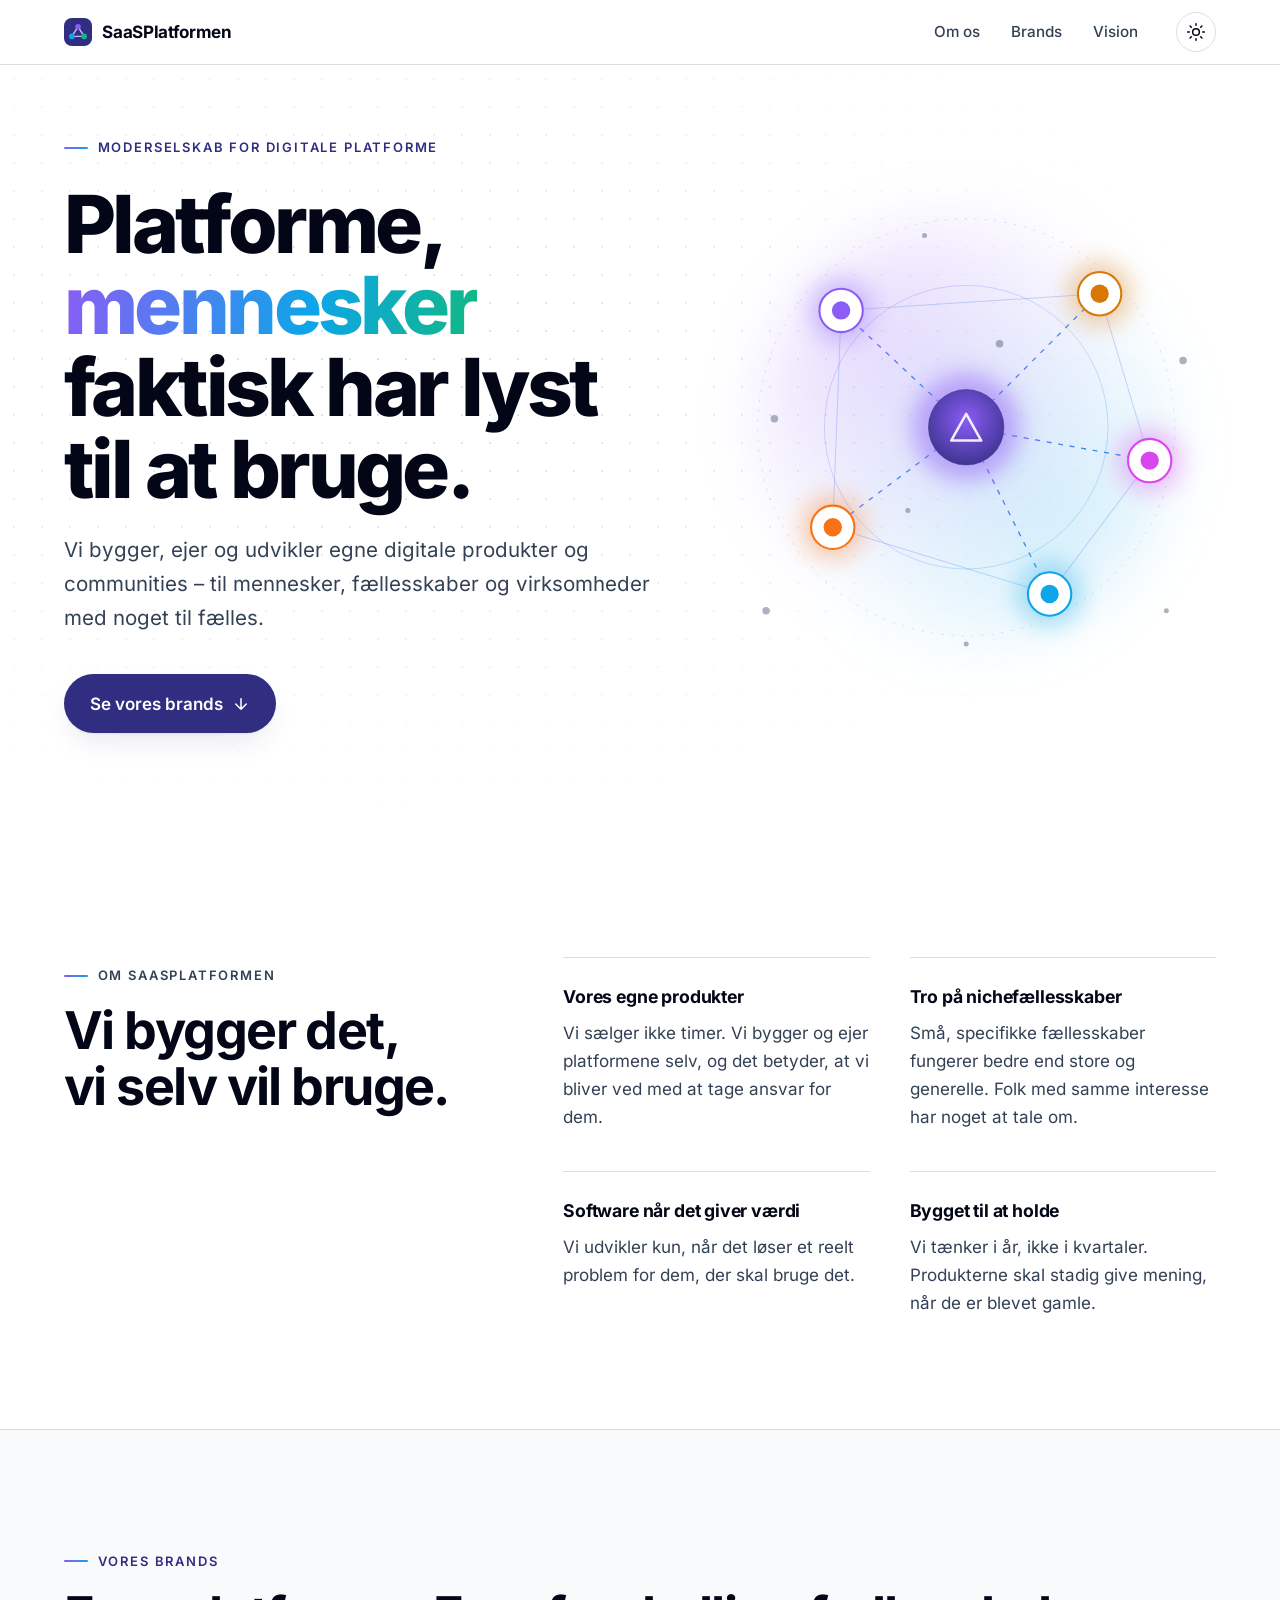
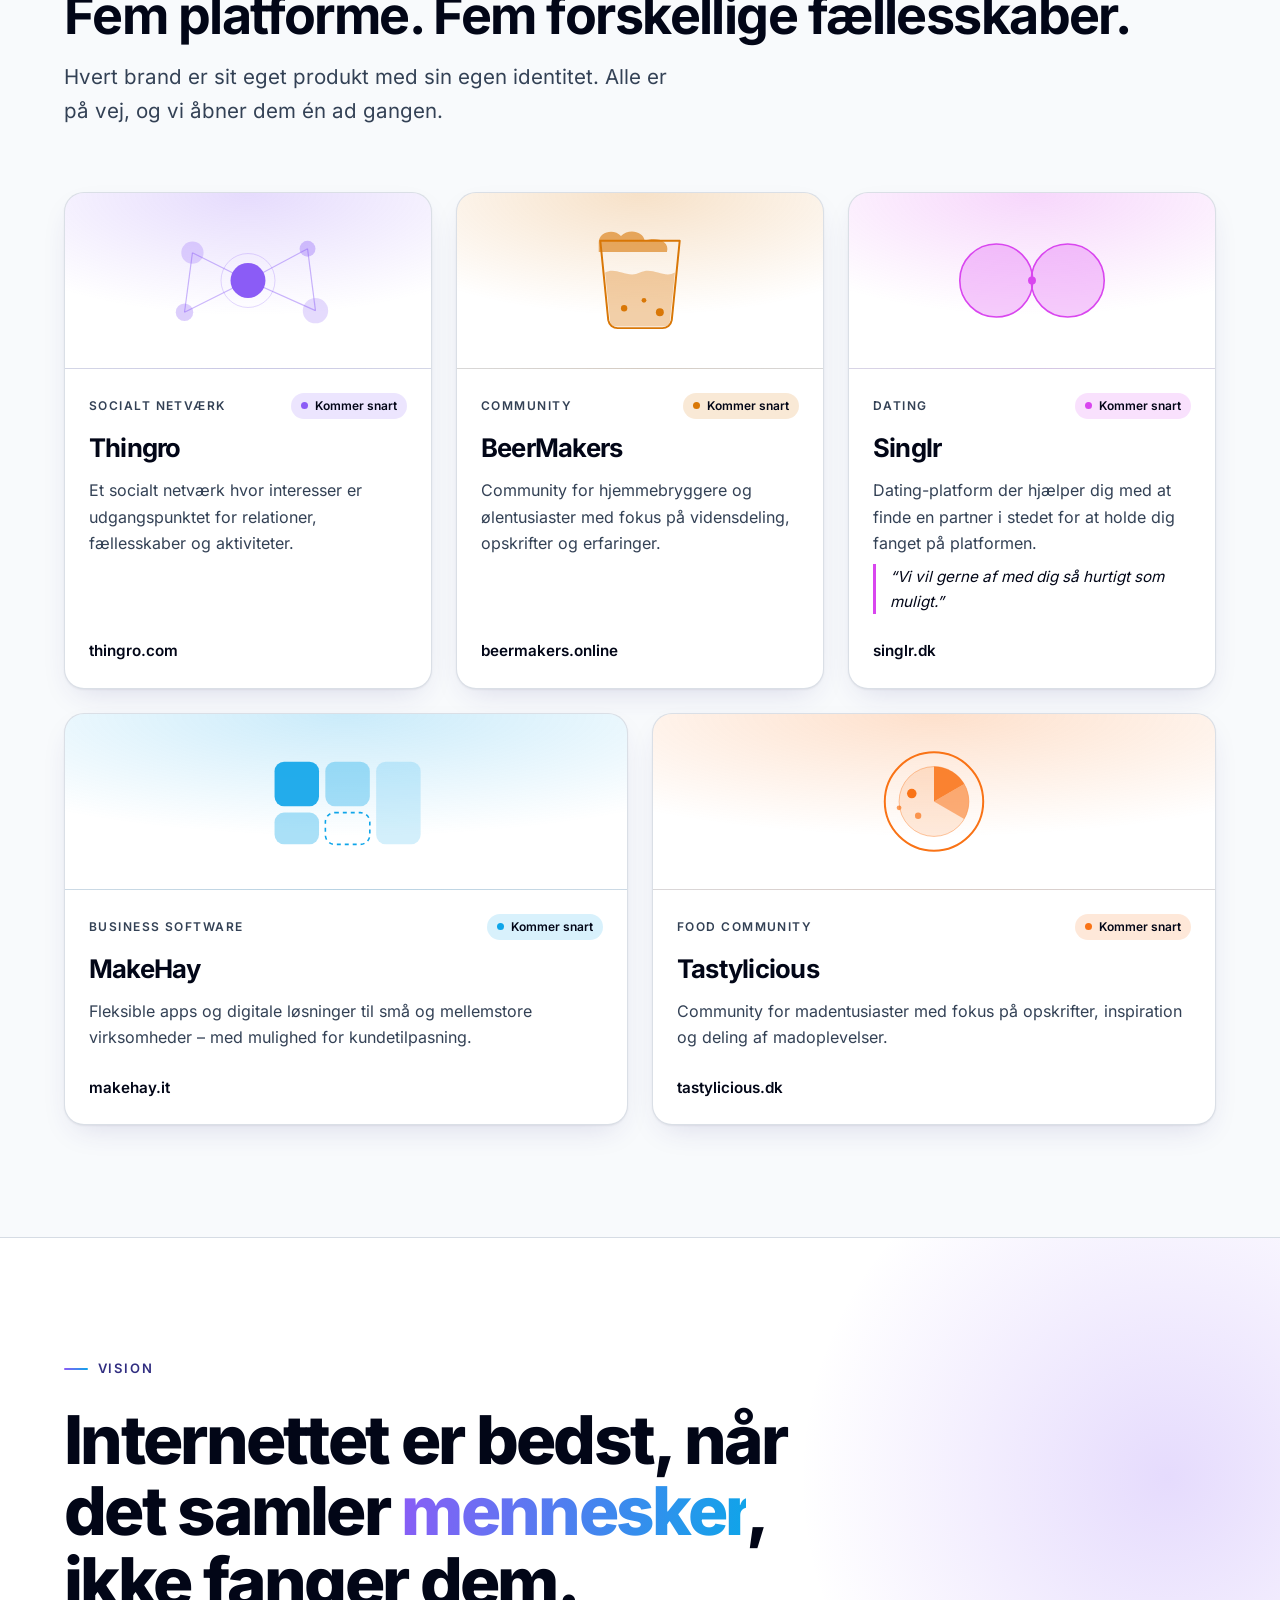
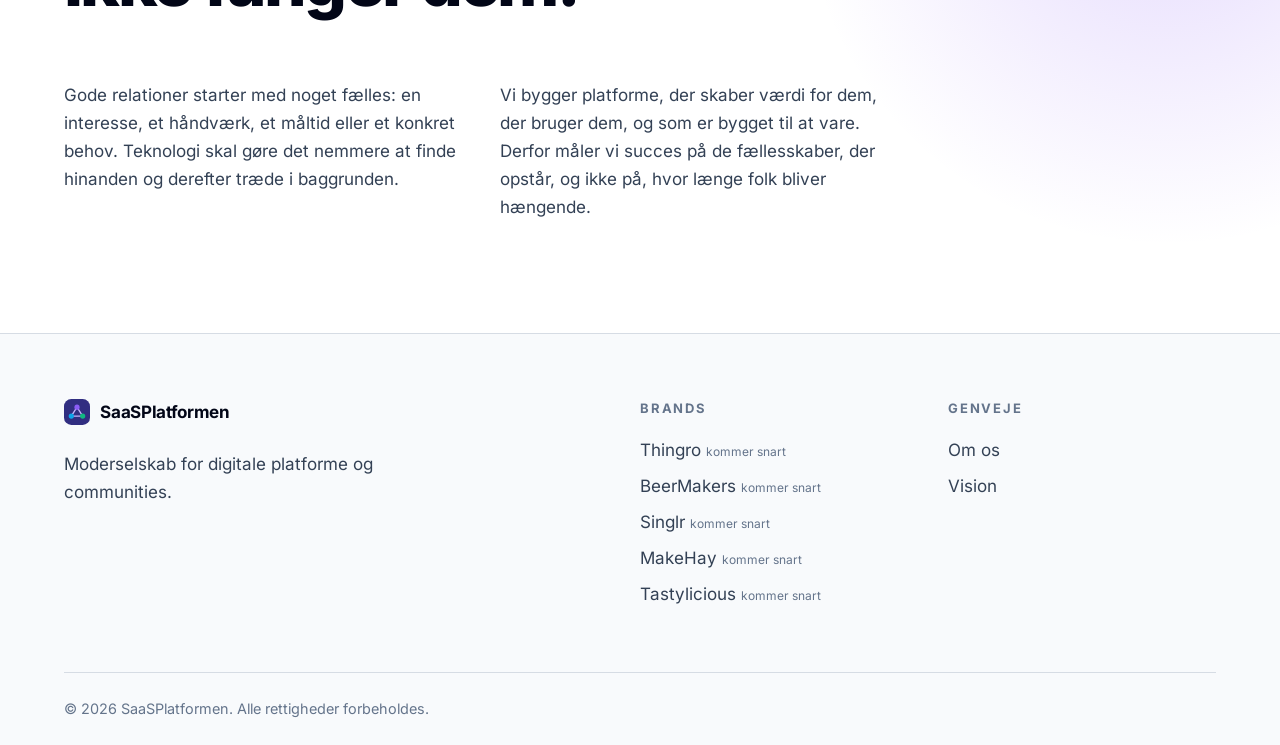
==== index.html @ b278b668 "Deploy 2026-11-14T00:21Z Co-authored-by: Copilot <223556219+Copilot@users.noreply.github.com>" ====
<!DOCTYPE html><html lang="da"> <head><meta charset="utf-8"><meta name="viewport" content="width=device-width, initial-scale=1"><title>SaaSPlatformen – Digitale platforme bygget til mennesker.</title><meta name="description" content="SaaSPlatformen er moderselskabet bag Thingro, BeerMakers, Singlr, MakeHay og Tastylicious. Vi bygger, ejer og udvikler digitale platforme og communities."><link rel="canonical" href="https://www.saasplatformen.dk/"><link rel="icon" type="image/svg+xml" href="/favicon.svg"><meta name="theme-color" content="#020617" media="(prefers-color-scheme: dark)"><meta name="theme-color" content="#ffffff" media="(prefers-color-scheme: light)"><meta property="og:type" content="website"><meta property="og:site_name" content="SaaSPlatformen"><meta property="og:locale" content="da_DK"><meta property="og:title" content="SaaSPlatformen – Digitale platforme bygget til mennesker."><meta property="og:description" content="SaaSPlatformen er moderselskabet bag Thingro, BeerMakers, Singlr, MakeHay og Tastylicious. Vi bygger, ejer og udvikler digitale platforme og communities."><meta property="og:url" content="https://www.saasplatformen.dk/"><meta property="og:image" content="https://www.saasplatformen.dk/og-default.png"><meta property="og:image:width" content="1200"><meta property="og:image:height" content="630"><meta property="og:image:alt" content="SaaSPlatformen – digitale platforme bygget til mennesker"><meta name="twitter:card" content="summary_large_image"><meta name="twitter:title" content="SaaSPlatformen – Digitale platforme bygget til mennesker."><meta name="twitter:description" content="SaaSPlatformen er moderselskabet bag Thingro, BeerMakers, Singlr, MakeHay og Tastylicious. Vi bygger, ejer og udvikler digitale platforme og communities."><meta name="twitter:image" content="https://www.saasplatformen.dk/og-default.png"><script>
      (function () {
        var t = null;
        try {
          t = localStorage.getItem('theme');
        } catch (e) {}
        if (t !== 'light' && t !== 'dark') {
          t = matchMedia('(prefers-color-scheme: dark)').matches ? 'dark' : 'light';
        }
        document.documentElement.dataset.theme = t;
      })();
    </script><script type="application/ld+json">{"@context":"https://schema.org","@graph":[{"@type":"Organization","@id":"https://www.saasplatformen.dk/#organization","name":"SaaSPlatformen","url":"https://www.saasplatformen.dk/","logo":"https://www.saasplatformen.dk/favicon.svg","description":"SaaSPlatformen er moderselskabet bag Thingro, BeerMakers, Singlr, MakeHay og Tastylicious. Vi bygger, ejer og udvikler digitale platforme og communities.","email":"kontakt@saasplatformen.dk","owns":[{"@type":"Brand","name":"Thingro","description":"Et socialt netværk hvor interesser er udgangspunktet for relationer, fællesskaber og aktiviteter."},{"@type":"Brand","name":"BeerMakers","description":"Community for hjemmebryggere og ølentusiaster med fokus på vidensdeling, opskrifter og erfaringer."},{"@type":"Brand","name":"Singlr","description":"Dating-platform der hjælper dig med at finde en partner i stedet for at holde dig fanget på platformen."},{"@type":"Brand","name":"MakeHay","description":"Fleksible apps og digitale løsninger til små og mellemstore virksomheder – med mulighed for kundetilpasning."},{"@type":"Brand","name":"Tastylicious","description":"Community for madentusiaster med fokus på opskrifter, inspiration og deling af madoplevelser."}]},{"@type":"WebSite","@id":"https://www.saasplatformen.dk/#website","url":"https://www.saasplatformen.dk/","name":"SaaSPlatformen","inLanguage":"da-DK","publisher":{"@id":"https://www.saasplatformen.dk/#organization"}}]}</script><link rel="stylesheet" href="/_astro/index.j2VjeoHw.css">
<link rel="stylesheet" href="/_astro/index.B2sOyuEZ.css"></head> <body> <a class="skip-link" href="#main">Gå til indhold</a> <header class="header" data-astro-cid-3ef6ksr2> <div class="container bar" data-astro-cid-3ef6ksr2> <a class="brand" href="/" aria-label="SaaSPlatformen – forside" data-astro-cid-3ef6ksr2> <svg width="28" height="28" viewBox="0 0 32 32" fill="none" aria-hidden="true"> <rect width="32" height="32" rx="9" fill="#312E81"></rect> <path d="M9 21 16 10l7 11M9 21h14" stroke="#C4B5FD" stroke-width="1.6" stroke-linejoin="round"></path> <circle cx="16" cy="10" r="3.2" fill="#8B5CF6"></circle> <circle cx="9" cy="21" r="3.2" fill="#0EA5E9"></circle> <circle cx="23" cy="21" r="3.2" fill="#10B981"></circle> </svg> <span data-astro-cid-3ef6ksr2>SaaSPlatformen</span> </a> <nav aria-label="Hovedmenu" data-astro-cid-3ef6ksr2> <ul data-astro-cid-3ef6ksr2> <li data-astro-cid-3ef6ksr2><a href="/#om" data-astro-cid-3ef6ksr2>Om os</a></li><li data-astro-cid-3ef6ksr2><a href="/#brands" data-astro-cid-3ef6ksr2>Brands</a></li><li data-astro-cid-3ef6ksr2><a href="/#vision" data-astro-cid-3ef6ksr2>Vision</a></li> </ul> </nav> <button class="theme" type="button" id="theme-toggle" aria-label="Skift mellem lyst og mørkt tema" data-astro-cid-3ef6ksr2> <svg class="sun" width="20" height="20" viewBox="0 0 24 24" fill="none" stroke="currentColor" stroke-width="1.8" stroke-linecap="round" aria-hidden="true" data-astro-cid-3ef6ksr2> <circle cx="12" cy="12" r="4" data-astro-cid-3ef6ksr2></circle> <path d="M12 2v2M12 20v2M4.9 4.9l1.4 1.4M17.7 17.7l1.4 1.4M2 12h2M20 12h2M4.9 19.1l1.4-1.4M17.7 6.3l1.4-1.4" data-astro-cid-3ef6ksr2></path> </svg> <svg class="moon" width="20" height="20" viewBox="0 0 24 24" fill="none" stroke="currentColor" stroke-width="1.8" stroke-linecap="round" stroke-linejoin="round" aria-hidden="true" data-astro-cid-3ef6ksr2> <path d="M20 14.5A8 8 0 0 1 9.5 4 8 8 0 1 0 20 14.5z" data-astro-cid-3ef6ksr2></path> </svg> </button> </div> </header>  <script type="module">document.getElementById("theme-toggle")?.addEventListener("click",()=>{const e=document.documentElement.dataset.theme==="dark"?"light":"dark";document.documentElement.dataset.theme=e;try{localStorage.setItem("theme",e)}catch{}});</script> <main id="main">  <section class="hero" data-astro-cid-bbe6dxrz> <div class="container wrap" data-astro-cid-bbe6dxrz> <div class="copy" data-astro-cid-bbe6dxrz> <p class="eyebrow" data-astro-cid-bbe6dxrz>Moderselskab for digitale platforme</p> <h1 data-astro-cid-bbe6dxrz>Platforme, <span class="grad" data-astro-cid-bbe6dxrz>mennesker</span> faktisk har lyst til at bruge.</h1> <p class="lead" data-astro-cid-bbe6dxrz>
Vi bygger, ejer og udvikler egne digitale produkter og communities – til mennesker, fællesskaber og
        virksomheder med noget til fælles.
</p> <div class="cta" data-astro-cid-bbe6dxrz> <a class="btn" href="#brands" data-astro-cid-bbe6dxrz>
Se vores brands
<svg width="18" height="18" viewBox="0 0 24 24" fill="none" stroke="currentColor" stroke-width="2" stroke-linecap="round" stroke-linejoin="round" aria-hidden="true" data-astro-cid-bbe6dxrz><path d="M12 5v14M5 12l7 7 7-7" data-astro-cid-bbe6dxrz></path></svg> </a>  </div> </div> <div class="hero-graphic" aria-hidden="true" data-astro-cid-l7fi6if4> <div class="glow" data-astro-cid-l7fi6if4></div> <svg viewBox="0 0 600 600" role="presentation" focusable="false" data-astro-cid-l7fi6if4> <defs data-astro-cid-l7fi6if4> <radialGradient id="hg-core" cx="50%" cy="40%" r="70%" data-astro-cid-l7fi6if4> <stop offset="0" stop-color="#8B5CF6" data-astro-cid-l7fi6if4></stop> <stop offset="1" stop-color="#312E81" data-astro-cid-l7fi6if4></stop> </radialGradient> <linearGradient id="hg-line" x1="0" y1="0" x2="1" y2="1" data-astro-cid-l7fi6if4> <stop offset="0" stop-color="#8B5CF6" data-astro-cid-l7fi6if4></stop> <stop offset="1" stop-color="#0EA5E9" data-astro-cid-l7fi6if4></stop> </linearGradient> <filter id="hg-blur" x="-50%" y="-50%" width="200%" height="200%" data-astro-cid-l7fi6if4> <feGaussianBlur stdDeviation="14" data-astro-cid-l7fi6if4></feGaussianBlur> </filter> </defs> <circle cx="300" cy="300" r="250" fill="none" stroke="url(#hg-line)" stroke-opacity="0.25" stroke-dasharray="2 10" stroke-linecap="round" class="orbit" data-astro-cid-l7fi6if4></circle> <circle cx="300" cy="300" r="170" fill="none" stroke="url(#hg-line)" stroke-opacity="0.3" data-astro-cid-l7fi6if4></circle> <line x1="150" y1="160" x2="460" y2="140" stroke="url(#hg-line)" stroke-opacity="0.3" stroke-width="1.2" data-astro-cid-l7fi6if4></line><line x1="460" y1="140" x2="520" y2="340" stroke="url(#hg-line)" stroke-opacity="0.3" stroke-width="1.2" data-astro-cid-l7fi6if4></line><line x1="520" y1="340" x2="400" y2="500" stroke="url(#hg-line)" stroke-opacity="0.3" stroke-width="1.2" data-astro-cid-l7fi6if4></line><line x1="400" y1="500" x2="140" y2="420" stroke="url(#hg-line)" stroke-opacity="0.3" stroke-width="1.2" data-astro-cid-l7fi6if4></line><line x1="140" y1="420" x2="150" y2="160" stroke="url(#hg-line)" stroke-opacity="0.3" stroke-width="1.2" data-astro-cid-l7fi6if4></line> <line x1="300" y1="300" x2="150" y2="160" stroke="url(#hg-line)" stroke-width="1.6" stroke-dasharray="6 8" class="flow" data-astro-cid-l7fi6if4></line><line x1="300" y1="300" x2="460" y2="140" stroke="url(#hg-line)" stroke-width="1.6" stroke-dasharray="6 8" class="flow" data-astro-cid-l7fi6if4></line><line x1="300" y1="300" x2="520" y2="340" stroke="url(#hg-line)" stroke-width="1.6" stroke-dasharray="6 8" class="flow" data-astro-cid-l7fi6if4></line><line x1="300" y1="300" x2="400" y2="500" stroke="url(#hg-line)" stroke-width="1.6" stroke-dasharray="6 8" class="flow" data-astro-cid-l7fi6if4></line><line x1="300" y1="300" x2="140" y2="420" stroke="url(#hg-line)" stroke-width="1.6" stroke-dasharray="6 8" class="flow" data-astro-cid-l7fi6if4></line> <circle cx="70" cy="290" r="4.5" fill="var(--faint)" opacity="0.55" data-astro-cid-l7fi6if4></circle><circle cx="250" cy="70" r="3" fill="var(--faint)" opacity="0.55" data-astro-cid-l7fi6if4></circle><circle cx="560" cy="220" r="4.5" fill="var(--faint)" opacity="0.55" data-astro-cid-l7fi6if4></circle><circle cx="300" cy="560" r="3" fill="var(--faint)" opacity="0.55" data-astro-cid-l7fi6if4></circle><circle cx="60" cy="520" r="4.5" fill="var(--faint)" opacity="0.55" data-astro-cid-l7fi6if4></circle><circle cx="540" cy="520" r="3" fill="var(--faint)" opacity="0.55" data-astro-cid-l7fi6if4></circle><circle cx="340" cy="200" r="4.5" fill="var(--faint)" opacity="0.55" data-astro-cid-l7fi6if4></circle><circle cx="230" cy="400" r="3" fill="var(--faint)" opacity="0.55" data-astro-cid-l7fi6if4></circle> <g class="float" style="--d:0s" data-astro-cid-l7fi6if4> <circle cx="300" cy="300" r="64" fill="#8B5CF6" opacity="0.5" filter="url(#hg-blur)" data-astro-cid-l7fi6if4></circle> <circle cx="300" cy="300" r="46" fill="url(#hg-core)" data-astro-cid-l7fi6if4></circle> <circle cx="300" cy="300" r="46" fill="none" stroke="#fff" stroke-opacity="0.35" data-astro-cid-l7fi6if4></circle> <path d="M282 316 300 284l18 32zM282 316h36" fill="none" stroke="#fff" stroke-opacity="0.9" stroke-width="3" stroke-linejoin="round" data-astro-cid-l7fi6if4></path> </g> <g class="float" style="--d:0s" data-astro-cid-l7fi6if4> <circle cx="150" cy="160" r="38" fill="#8B5CF6" opacity="0.35" filter="url(#hg-blur)" data-astro-cid-l7fi6if4></circle> <circle cx="150" cy="160" r="26" fill="var(--card)" stroke="#8B5CF6" stroke-width="2.5" data-astro-cid-l7fi6if4></circle> <circle cx="150" cy="160" r="11" fill="#8B5CF6" data-astro-cid-l7fi6if4></circle> </g><g class="float" style="--d:-1.2s" data-astro-cid-l7fi6if4> <circle cx="460" cy="140" r="38" fill="#D97706" opacity="0.35" filter="url(#hg-blur)" data-astro-cid-l7fi6if4></circle> <circle cx="460" cy="140" r="26" fill="var(--card)" stroke="#D97706" stroke-width="2.5" data-astro-cid-l7fi6if4></circle> <circle cx="460" cy="140" r="11" fill="#D97706" data-astro-cid-l7fi6if4></circle> </g><g class="float" style="--d:-2.4s" data-astro-cid-l7fi6if4> <circle cx="520" cy="340" r="38" fill="#D946EF" opacity="0.35" filter="url(#hg-blur)" data-astro-cid-l7fi6if4></circle> <circle cx="520" cy="340" r="26" fill="var(--card)" stroke="#D946EF" stroke-width="2.5" data-astro-cid-l7fi6if4></circle> <circle cx="520" cy="340" r="11" fill="#D946EF" data-astro-cid-l7fi6if4></circle> </g><g class="float" style="--d:-3.6s" data-astro-cid-l7fi6if4> <circle cx="400" cy="500" r="38" fill="#0EA5E9" opacity="0.35" filter="url(#hg-blur)" data-astro-cid-l7fi6if4></circle> <circle cx="400" cy="500" r="26" fill="var(--card)" stroke="#0EA5E9" stroke-width="2.5" data-astro-cid-l7fi6if4></circle> <circle cx="400" cy="500" r="11" fill="#0EA5E9" data-astro-cid-l7fi6if4></circle> </g><g class="float" style="--d:-4.8s" data-astro-cid-l7fi6if4> <circle cx="140" cy="420" r="38" fill="#F97316" opacity="0.35" filter="url(#hg-blur)" data-astro-cid-l7fi6if4></circle> <circle cx="140" cy="420" r="26" fill="var(--card)" stroke="#F97316" stroke-width="2.5" data-astro-cid-l7fi6if4></circle> <circle cx="140" cy="420" r="11" fill="#F97316" data-astro-cid-l7fi6if4></circle> </g> </svg> </div>  </div> </section>  <section class="section" id="om" aria-labelledby="om-h" data-astro-cid-v2cbyr3p> <div class="container wrap" data-astro-cid-v2cbyr3p> <div data-astro-cid-v2cbyr3p> <p class="eyebrow" data-astro-cid-v2cbyr3p>Om SaaSPlatformen</p> <h2 class="h2" id="om-h" data-astro-cid-v2cbyr3p>Vi bygger det, vi selv vil bruge.</h2> </div> <ul class="points" data-astro-cid-v2cbyr3p> <li data-astro-cid-v2cbyr3p> <h3 data-astro-cid-v2cbyr3p>Vores egne produkter</h3> <p data-astro-cid-v2cbyr3p>Vi sælger ikke timer. Vi bygger og ejer platformene selv, og det betyder, at vi bliver ved med at tage ansvar for dem.</p> </li> <li data-astro-cid-v2cbyr3p> <h3 data-astro-cid-v2cbyr3p>Tro på nichefællesskaber</h3> <p data-astro-cid-v2cbyr3p>Små, specifikke fællesskaber fungerer bedre end store og generelle. Folk med samme interesse har noget at tale om.</p> </li> <li data-astro-cid-v2cbyr3p> <h3 data-astro-cid-v2cbyr3p>Software når det giver værdi</h3> <p data-astro-cid-v2cbyr3p>Vi udvikler kun, når det løser et reelt problem for dem, der skal bruge det.</p> </li> <li data-astro-cid-v2cbyr3p> <h3 data-astro-cid-v2cbyr3p>Bygget til at holde</h3> <p data-astro-cid-v2cbyr3p>Vi tænker i år, ikke i kvartaler. Produkterne skal stadig give mening, når de er blevet gamle.</p> </li> </ul> </div> </section>  <section class="section brands" id="brands" aria-labelledby="brands-h" data-astro-cid-syh6xvgc> <div class="container" data-astro-cid-syh6xvgc> <p class="eyebrow" data-astro-cid-syh6xvgc>Vores brands</p> <h2 class="h2" id="brands-h" data-astro-cid-syh6xvgc>Fem platforme. Fem forskellige fællesskaber.</h2> <p class="lead" data-astro-cid-syh6xvgc>Hvert brand er sit eget produkt med sin egen identitet. Alle er på vej, og vi åbner dem én ad gangen.</p> <div class="grid" data-astro-cid-syh6xvgc> <article class="card" style="--accent:#8B5CF6;--accent-soft:#C4B5FD" data-astro-cid-u4sqbx3u> <div class="visual" data-astro-cid-u4sqbx3u> <svg class="vis vis-thingro" viewBox="0 0 320 160" fill="none" aria-hidden="true" focusable="false" data-astro-cid-pefu3wph> <g data-astro-cid-pefu3wph> <g stroke="currentColor" stroke-opacity="0.45" stroke-width="1.5" data-astro-cid-pefu3wph> <line x1="160" y1="80" x2="90" y2="45" data-astro-cid-pefu3wph></line> <line x1="160" y1="80" x2="235" y2="40" data-astro-cid-pefu3wph></line> <line x1="160" y1="80" x2="80" y2="120" data-astro-cid-pefu3wph></line> <line x1="160" y1="80" x2="245" y2="118" data-astro-cid-pefu3wph></line> <line x1="90" y1="45" x2="80" y2="120" data-astro-cid-pefu3wph></line> <line x1="235" y1="40" x2="245" y2="118" data-astro-cid-pefu3wph></line> </g> <circle class="n n1" cx="90" cy="45" r="14" fill="currentColor" fill-opacity="0.25" data-astro-cid-pefu3wph></circle> <circle class="n n2" cx="235" cy="40" r="10" fill="currentColor" fill-opacity="0.35" data-astro-cid-pefu3wph></circle> <circle class="n n3" cx="80" cy="120" r="11" fill="currentColor" fill-opacity="0.3" data-astro-cid-pefu3wph></circle> <circle class="n n4" cx="245" cy="118" r="16" fill="currentColor" fill-opacity="0.22" data-astro-cid-pefu3wph></circle> <circle cx="160" cy="80" r="22" fill="currentColor" data-astro-cid-pefu3wph></circle> <circle cx="160" cy="80" r="34" stroke="currentColor" stroke-opacity="0.3" data-astro-cid-pefu3wph></circle> </g>     </svg>  </div> <div class="body" data-astro-cid-u4sqbx3u> <div class="meta" data-astro-cid-u4sqbx3u> <p class="category" data-astro-cid-u4sqbx3u>Socialt netværk</p> <p class="soon" data-astro-cid-u4sqbx3u><span class="dot" data-astro-cid-u4sqbx3u></span>Kommer snart</p> </div> <h3 data-astro-cid-u4sqbx3u>Thingro</h3> <p class="desc" data-astro-cid-u4sqbx3u>Et socialt netværk hvor interesser er udgangspunktet for relationer, fællesskaber og aktiviteter.</p>  <p class="domain" data-astro-cid-u4sqbx3u>thingro.com</p> </div> </article> <article class="card" style="--accent:#D97706;--accent-soft:#FCD34D" data-astro-cid-u4sqbx3u> <div class="visual" data-astro-cid-u4sqbx3u> <svg class="vis vis-beermakers" viewBox="0 0 320 160" fill="none" aria-hidden="true" focusable="false" data-astro-cid-pefu3wph>  <g data-astro-cid-pefu3wph> <path d="M110 30h100l-10 100a12 12 0 0 1-12 10h-56a12 12 0 0 1-12-10z" stroke="currentColor" stroke-width="2.5" stroke-linejoin="round" data-astro-cid-pefu3wph></path> <path class="liquid" d="M116 70c14-8 28 8 44 0s30 8 44 0l-6 60a8 8 0 0 1-8 8h-60a8 8 0 0 1-8-8z" fill="currentColor" fill-opacity="0.35" data-astro-cid-pefu3wph></path> <path d="M108 32c0-14 20-18 28-8 10-10 28-6 30 6 14-6 32 0 28 14H108z" fill="currentColor" fill-opacity="0.6" data-astro-cid-pefu3wph></path> <circle class="b b1" cx="140" cy="115" r="4" fill="currentColor" data-astro-cid-pefu3wph></circle> <circle class="b b2" cx="165" cy="105" r="3" fill="currentColor" data-astro-cid-pefu3wph></circle> <circle class="b b3" cx="185" cy="120" r="5" fill="currentColor" data-astro-cid-pefu3wph></circle> </g>    </svg>  </div> <div class="body" data-astro-cid-u4sqbx3u> <div class="meta" data-astro-cid-u4sqbx3u> <p class="category" data-astro-cid-u4sqbx3u>Community</p> <p class="soon" data-astro-cid-u4sqbx3u><span class="dot" data-astro-cid-u4sqbx3u></span>Kommer snart</p> </div> <h3 data-astro-cid-u4sqbx3u>BeerMakers</h3> <p class="desc" data-astro-cid-u4sqbx3u>Community for hjemmebryggere og ølentusiaster med fokus på vidensdeling, opskrifter og erfaringer.</p>  <p class="domain" data-astro-cid-u4sqbx3u>beermakers.online</p> </div> </article> <article class="card" style="--accent:#D946EF;--accent-soft:#F5D0FE" data-astro-cid-u4sqbx3u> <div class="visual" data-astro-cid-u4sqbx3u> <svg class="vis vis-singlr" viewBox="0 0 320 160" fill="none" aria-hidden="true" focusable="false" data-astro-cid-pefu3wph>   <g data-astro-cid-pefu3wph> <circle class="c1" cx="115" cy="80" r="46" fill="currentColor" fill-opacity="0.28" data-astro-cid-pefu3wph></circle> <circle class="c2" cx="205" cy="80" r="46" fill="currentColor" fill-opacity="0.28" data-astro-cid-pefu3wph></circle> <circle class="c1" cx="115" cy="80" r="46" stroke="currentColor" stroke-width="2" data-astro-cid-pefu3wph></circle> <circle class="c2" cx="205" cy="80" r="46" stroke="currentColor" stroke-width="2" data-astro-cid-pefu3wph></circle> <circle cx="160" cy="80" r="5" fill="currentColor" data-astro-cid-pefu3wph></circle> </g>   </svg>  </div> <div class="body" data-astro-cid-u4sqbx3u> <div class="meta" data-astro-cid-u4sqbx3u> <p class="category" data-astro-cid-u4sqbx3u>Dating</p> <p class="soon" data-astro-cid-u4sqbx3u><span class="dot" data-astro-cid-u4sqbx3u></span>Kommer snart</p> </div> <h3 data-astro-cid-u4sqbx3u>Singlr</h3> <p class="desc" data-astro-cid-u4sqbx3u>Dating-platform der hjælper dig med at finde en partner i stedet for at holde dig fanget på platformen.</p> <p class="note" data-astro-cid-u4sqbx3u>“Vi vil gerne af med dig så hurtigt som muligt.”</p> <p class="domain" data-astro-cid-u4sqbx3u>singlr.dk</p> </div> </article> <article class="card" style="--accent:#0EA5E9;--accent-soft:#7DD3FC" data-astro-cid-u4sqbx3u> <div class="visual" data-astro-cid-u4sqbx3u> <svg class="vis vis-makehay" viewBox="0 0 320 160" fill="none" aria-hidden="true" focusable="false" data-astro-cid-pefu3wph>    <g data-astro-cid-pefu3wph> <rect class="m m1" x="70" y="30" width="56" height="56" rx="12" fill="currentColor" fill-opacity="0.9" data-astro-cid-pefu3wph></rect> <rect class="m m2" x="134" y="30" width="56" height="56" rx="12" fill="currentColor" fill-opacity="0.35" data-astro-cid-pefu3wph></rect> <rect class="m m3" x="70" y="94" width="56" height="40" rx="12" fill="currentColor" fill-opacity="0.35" data-astro-cid-pefu3wph></rect> <rect class="m m4" x="134" y="94" width="56" height="40" rx="12" stroke="currentColor" stroke-width="2" stroke-dasharray="5 5" data-astro-cid-pefu3wph></rect> <rect class="m m5" x="198" y="30" width="56" height="104" rx="12" fill="currentColor" fill-opacity="0.18" data-astro-cid-pefu3wph></rect> </g>  </svg>  </div> <div class="body" data-astro-cid-u4sqbx3u> <div class="meta" data-astro-cid-u4sqbx3u> <p class="category" data-astro-cid-u4sqbx3u>Business software</p> <p class="soon" data-astro-cid-u4sqbx3u><span class="dot" data-astro-cid-u4sqbx3u></span>Kommer snart</p> </div> <h3 data-astro-cid-u4sqbx3u>MakeHay</h3> <p class="desc" data-astro-cid-u4sqbx3u>Fleksible apps og digitale løsninger til små og mellemstore virksomheder – med mulighed for kundetilpasning.</p>  <p class="domain" data-astro-cid-u4sqbx3u>makehay.it</p> </div> </article> <article class="card" style="--accent:#F97316;--accent-soft:#FDBA74" data-astro-cid-u4sqbx3u> <div class="visual" data-astro-cid-u4sqbx3u> <svg class="vis vis-tastylicious" viewBox="0 0 320 160" fill="none" aria-hidden="true" focusable="false" data-astro-cid-pefu3wph>     <g class="plate" data-astro-cid-pefu3wph> <circle cx="160" cy="80" r="62" stroke="currentColor" stroke-width="2.5" data-astro-cid-pefu3wph></circle> <circle cx="160" cy="80" r="44" fill="currentColor" fill-opacity="0.15" stroke="currentColor" stroke-opacity="0.5" data-astro-cid-pefu3wph></circle> <path d="M160 80V36a44 44 0 0 1 38 22z" fill="currentColor" fill-opacity="0.85" data-astro-cid-pefu3wph></path> <path d="M160 80l38-22a44 44 0 0 1 0 44z" fill="currentColor" fill-opacity="0.5" data-astro-cid-pefu3wph></path> <circle cx="132" cy="70" r="6" fill="currentColor" data-astro-cid-pefu3wph></circle> <circle cx="140" cy="98" r="4" fill="currentColor" fill-opacity="0.7" data-astro-cid-pefu3wph></circle> <circle cx="116" cy="88" r="3" fill="currentColor" fill-opacity="0.7" data-astro-cid-pefu3wph></circle> </g> </svg>  </div> <div class="body" data-astro-cid-u4sqbx3u> <div class="meta" data-astro-cid-u4sqbx3u> <p class="category" data-astro-cid-u4sqbx3u>Food community</p> <p class="soon" data-astro-cid-u4sqbx3u><span class="dot" data-astro-cid-u4sqbx3u></span>Kommer snart</p> </div> <h3 data-astro-cid-u4sqbx3u>Tastylicious</h3> <p class="desc" data-astro-cid-u4sqbx3u>Community for madentusiaster med fokus på opskrifter, inspiration og deling af madoplevelser.</p>  <p class="domain" data-astro-cid-u4sqbx3u>tastylicious.dk</p> </div> </article>  </div> </div> </section>  <section class="section vision" id="vision" aria-labelledby="vision-h" data-astro-cid-jqueckjh> <div class="container" data-astro-cid-jqueckjh> <p class="eyebrow" data-astro-cid-jqueckjh>Vision</p> <h2 id="vision-h" data-astro-cid-jqueckjh>
Internettet er bedst, når det samler <span data-astro-cid-jqueckjh>mennesker</span>, ikke fanger dem.
</h2> <div class="cols" data-astro-cid-jqueckjh> <p data-astro-cid-jqueckjh>Gode relationer starter med noget fælles: en interesse, et håndværk, et måltid eller et konkret behov. Teknologi skal gøre det nemmere at finde hinanden og derefter træde i baggrunden.</p> <p data-astro-cid-jqueckjh>Vi bygger platforme, der skaber værdi for dem, der bruger dem, og som er bygget til at vare. Derfor måler vi succes på de fællesskaber, der opstår, og ikke på, hvor længe folk bliver hængende.</p> </div> </div> </section>   </main> <footer class="footer" data-astro-cid-sz7xmlte> <div class="container grid" data-astro-cid-sz7xmlte> <div data-astro-cid-sz7xmlte> <a class="brand" href="/" data-astro-cid-sz7xmlte><svg width="26" height="26" viewBox="0 0 32 32" fill="none" aria-hidden="true"> <rect width="32" height="32" rx="9" fill="#312E81"></rect> <path d="M9 21 16 10l7 11M9 21h14" stroke="#C4B5FD" stroke-width="1.6" stroke-linejoin="round"></path> <circle cx="16" cy="10" r="3.2" fill="#8B5CF6"></circle> <circle cx="9" cy="21" r="3.2" fill="#0EA5E9"></circle> <circle cx="23" cy="21" r="3.2" fill="#10B981"></circle> </svg><span data-astro-cid-sz7xmlte>SaaSPlatformen</span></a> <p data-astro-cid-sz7xmlte>Moderselskab for digitale platforme og communities.</p> </div> <nav aria-label="Brands" data-astro-cid-sz7xmlte> <h2 data-astro-cid-sz7xmlte>Brands</h2> <ul data-astro-cid-sz7xmlte> <li data-astro-cid-sz7xmlte><a href="/#brands" data-astro-cid-sz7xmlte>Thingro</a> <span class="soon" data-astro-cid-sz7xmlte>kommer snart</span></li><li data-astro-cid-sz7xmlte><a href="/#brands" data-astro-cid-sz7xmlte>BeerMakers</a> <span class="soon" data-astro-cid-sz7xmlte>kommer snart</span></li><li data-astro-cid-sz7xmlte><a href="/#brands" data-astro-cid-sz7xmlte>Singlr</a> <span class="soon" data-astro-cid-sz7xmlte>kommer snart</span></li><li data-astro-cid-sz7xmlte><a href="/#brands" data-astro-cid-sz7xmlte>MakeHay</a> <span class="soon" data-astro-cid-sz7xmlte>kommer snart</span></li><li data-astro-cid-sz7xmlte><a href="/#brands" data-astro-cid-sz7xmlte>Tastylicious</a> <span class="soon" data-astro-cid-sz7xmlte>kommer snart</span></li> </ul> </nav> <nav aria-label="Genveje" data-astro-cid-sz7xmlte> <h2 data-astro-cid-sz7xmlte>Genveje</h2> <ul data-astro-cid-sz7xmlte> <li data-astro-cid-sz7xmlte><a href="/#om" data-astro-cid-sz7xmlte>Om os</a></li> <li data-astro-cid-sz7xmlte><a href="/#vision" data-astro-cid-sz7xmlte>Vision</a></li>  </ul> </nav> </div> <div class="container legal" data-astro-cid-sz7xmlte>© 2026 SaaSPlatformen. Alle rettigheder forbeholdes.</div> </footer>  </body></html>
---- _astro/index.j2VjeoHw.css ----
@font-face{font-family:Inter Variable;font-style:normal;font-display:swap;font-weight:100 900;src:url(/_astro/inter-cyrillic-ext-wght-normal.BOeWTOD4.woff2) format("woff2-variations");unicode-range:U+0460-052F,U+1C80-1C8A,U+20B4,U+2DE0-2DFF,U+A640-A69F,U+FE2E-FE2F}@font-face{font-family:Inter Variable;font-style:normal;font-display:swap;font-weight:100 900;src:url(/_astro/inter-cyrillic-wght-normal.DqGufNeO.woff2) format("woff2-variations");unicode-range:U+0301,U+0400-045F,U+0490-0491,U+04B0-04B1,U+2116}@font-face{font-family:Inter Variable;font-style:normal;font-display:swap;font-weight:100 900;src:url(/_astro/inter-greek-ext-wght-normal.DlzME5K_.woff2) format("woff2-variations");unicode-range:U+1F00-1FFF}@font-face{font-family:Inter Variable;font-style:normal;font-display:swap;font-weight:100 900;src:url(/_astro/inter-greek-wght-normal.CkhJZR-_.woff2) format("woff2-variations");unicode-range:U+0370-0377,U+037A-037F,U+0384-038A,U+038C,U+038E-03A1,U+03A3-03FF}@font-face{font-family:Inter Variable;font-style:normal;font-display:swap;font-weight:100 900;src:url(/_astro/inter-vietnamese-wght-normal.CBcvBZtf.woff2) format("woff2-variations");unicode-range:U+0102-0103,U+0110-0111,U+0128-0129,U+0168-0169,U+01A0-01A1,U+01AF-01B0,U+0300-0301,U+0303-0304,U+0308-0309,U+0323,U+0329,U+1EA0-1EF9,U+20AB}@font-face{font-family:Inter Variable;font-style:normal;font-display:swap;font-weight:100 900;src:url(/_astro/inter-latin-ext-wght-normal.DO1Apj_S.woff2) format("woff2-variations");unicode-range:U+0100-02BA,U+02BD-02C5,U+02C7-02CC,U+02CE-02D7,U+02DD-02FF,U+0304,U+0308,U+0329,U+1D00-1DBF,U+1E00-1E9F,U+1EF2-1EFF,U+2020,U+20A0-20AB,U+20AD-20C0,U+2113,U+2C60-2C7F,U+A720-A7FF}@font-face{font-family:Inter Variable;font-style:normal;font-display:swap;font-weight:100 900;src:url(/_astro/inter-latin-wght-normal.Dx4kXJAl.woff2) format("woff2-variations");unicode-range:U+0000-00FF,U+0131,U+0152-0153,U+02BB-02BC,U+02C6,U+02DA,U+02DC,U+0304,U+0308,U+0329,U+2000-206F,U+20AC,U+2122,U+2191,U+2193,U+2212,U+2215,U+FEFF,U+FFFD}:root{--indigo: #312e81;--purple: #8b5cf6;--blue: #0ea5e9;--emerald: #10b981;--bg: #ffffff;--bg-soft: #f8fafc;--text: #020617;--muted: #334155;--faint: #64748b;--border: rgb(148 163 184 / .35);--glass: rgb(255 255 255 / .7);--card: #ffffff;--brand: #312e81;--link: #3730a3;--btn-bg: #312e81;--btn-text: #ffffff;--shadow: 0 1px 2px rgb(15 23 42 / .06), 0 12px 32px -12px rgb(49 46 129 / .18);--glow-a: rgb(139 92 246 / .22);--glow-b: rgb(14 165 233 / .18);--font: "Inter Variable", system-ui, -apple-system, "Segoe UI", sans-serif;--space-1: .5rem;--space-2: 1rem;--space-3: 1.5rem;--space-4: 2.5rem;--space-5: 4rem;--space-6: 7rem;--radius: 1.25rem;--max: 72rem;color-scheme:light}:root[data-theme=dark]{--bg: #020617;--bg-soft: #0f172a;--text: #f8fafc;--muted: #cbd5e1;--faint: #94a3b8;--border: rgb(148 163 184 / .22);--glass: rgb(15 23 42 / .6);--card: #0b1224;--brand: #a5b4fc;--link: #a5b4fc;--btn-bg: #e0e7ff;--btn-text: #1e1b4b;--shadow: 0 1px 2px rgb(0 0 0 / .5), 0 16px 40px -16px rgb(0 0 0 / .8);--glow-a: rgb(139 92 246 / .28);--glow-b: rgb(14 165 233 / .2);color-scheme:dark}*,*:before,*:after{box-sizing:border-box}html{scroll-behavior:smooth;scroll-padding-top:5rem;-webkit-text-size-adjust:100%}body{margin:0;font-family:var(--font);font-size:1.0625rem;line-height:1.65;color:var(--text);background:var(--bg);-webkit-font-smoothing:antialiased;text-rendering:optimizeLegibility}h1,h2,h3,p{margin:0}a{color:inherit}:focus-visible{outline:3px solid var(--purple);outline-offset:3px;border-radius:.5rem}.skip-link{position:absolute;left:1rem;top:-4rem;z-index:100;padding:.6rem 1rem;background:var(--btn-bg);color:var(--btn-text);border-radius:.5rem;text-decoration:none}.skip-link:focus{top:1rem}.container{width:min(100% - 3rem,var(--max));margin-inline:auto}.section{padding-block:var(--space-6)}.eyebrow{display:inline-flex;align-items:center;gap:.6rem;font-size:.8125rem;font-weight:600;letter-spacing:.14em;text-transform:uppercase;color:var(--brand)}.eyebrow:before{content:"";width:1.5rem;height:2px;background:linear-gradient(90deg,var(--purple),var(--blue));border-radius:2px}.h2{margin-top:var(--space-2);font-size:clamp(2rem,4.4vw,3.25rem);line-height:1.08;letter-spacing:-.03em;font-weight:700;text-wrap:balance}.lead{font-size:clamp(1.125rem,1.6vw,1.3rem);color:var(--muted);max-width:38rem;text-wrap:pretty}.btn{display:inline-flex;align-items:center;gap:.6rem;padding:.95rem 1.6rem;font:inherit;font-weight:600;color:var(--btn-text);background:var(--btn-bg);border-radius:999px;text-decoration:none;box-shadow:var(--shadow);transition:transform .25s ease,box-shadow .25s ease}.btn:hover{transform:translateY(-2px)}.btn svg{transition:transform .25s ease}.btn:hover svg{transform:translateY(2px)}.btn-ghost{background:transparent;color:var(--text);box-shadow:inset 0 0 0 1px var(--border)}.sr-only{position:absolute;width:1px;height:1px;overflow:hidden;clip:rect(0 0 0 0);white-space:nowrap}@media(max-width:40rem){.section{padding-block:var(--space-5)}}@media(prefers-reduced-motion:reduce){html{scroll-behavior:auto}*,*:before,*:after{animation:none!important;transition:none!important}}.header[data-astro-cid-3ef6ksr2]{position:sticky;top:0;z-index:50;background:var(--glass);backdrop-filter:blur(16px) saturate(1.4);-webkit-backdrop-filter:blur(16px) saturate(1.4);border-bottom:1px solid var(--border)}.bar[data-astro-cid-3ef6ksr2]{display:flex;align-items:center;gap:var(--space-3);height:4rem}.brand[data-astro-cid-3ef6ksr2]{display:inline-flex;align-items:center;gap:.65rem;font-weight:700;letter-spacing:-.02em;text-decoration:none;margin-right:auto}nav[data-astro-cid-3ef6ksr2] ul[data-astro-cid-3ef6ksr2]{display:flex;gap:.25rem;margin:0;padding:0;list-style:none}nav[data-astro-cid-3ef6ksr2] a[data-astro-cid-3ef6ksr2]{display:block;padding:.45rem .85rem;font-size:.95rem;font-weight:500;color:var(--muted);text-decoration:none;border-radius:999px;transition:color .2s,background .2s}nav[data-astro-cid-3ef6ksr2] a[data-astro-cid-3ef6ksr2]:hover{color:var(--text);background:var(--bg-soft)}.theme[data-astro-cid-3ef6ksr2]{display:grid;place-items:center;width:2.5rem;height:2.5rem;color:var(--text);background:transparent;border:1px solid var(--border);border-radius:999px;cursor:pointer}.theme[data-astro-cid-3ef6ksr2]:hover{background:var(--bg-soft)}.moon[data-astro-cid-3ef6ksr2]{display:none}:root[data-theme=dark] .sun[data-astro-cid-3ef6ksr2]{display:none}:root[data-theme=dark] .moon[data-astro-cid-3ef6ksr2]{display:block}@media(max-width:40rem){nav[data-astro-cid-3ef6ksr2] a[data-astro-cid-3ef6ksr2]{padding-inline:.5rem;font-size:.85rem}.brand[data-astro-cid-3ef6ksr2] span[data-astro-cid-3ef6ksr2]{display:none}}.footer[data-astro-cid-sz7xmlte]{padding-block:var(--space-5) var(--space-3);background:var(--bg-soft);border-top:1px solid var(--border)}.grid[data-astro-cid-sz7xmlte]{display:grid;grid-template-columns:2fr 1fr 1fr;gap:var(--space-4)}.brand[data-astro-cid-sz7xmlte]{display:inline-flex;align-items:center;gap:.65rem;font-weight:700;letter-spacing:-.02em;text-decoration:none}p[data-astro-cid-sz7xmlte]{margin-top:var(--space-2);color:var(--muted);max-width:22rem}h2[data-astro-cid-sz7xmlte]{margin-bottom:var(--space-2);font-size:.8125rem;letter-spacing:.14em;text-transform:uppercase;color:var(--faint)}ul[data-astro-cid-sz7xmlte]{margin:0;padding:0;list-style:none;display:grid;gap:.5rem}li[data-astro-cid-sz7xmlte] a[data-astro-cid-sz7xmlte]{color:var(--muted);text-decoration:none}li[data-astro-cid-sz7xmlte] a[data-astro-cid-sz7xmlte]:hover{color:var(--text);text-decoration:underline}.soon[data-astro-cid-sz7xmlte]{font-size:.75rem;color:var(--faint)}.legal[data-astro-cid-sz7xmlte]{margin-top:var(--space-5);padding-top:var(--space-3);border-top:1px solid var(--border);font-size:.9rem;color:var(--faint)}@media(max-width:40rem){.grid[data-astro-cid-sz7xmlte]{grid-template-columns:1fr 1fr}.grid[data-astro-cid-sz7xmlte]>[data-astro-cid-sz7xmlte]:first-child{grid-column:1 / -1}}
---- _astro/index.B2sOyuEZ.css ----
.hero-graphic[data-astro-cid-l7fi6if4]{position:relative;width:100%;max-width:34rem;aspect-ratio:1;margin-inline:auto}.glow[data-astro-cid-l7fi6if4]{position:absolute;inset:8%;border-radius:50%;background:radial-gradient(circle at 30% 30%,var(--glow-a),transparent 60%),radial-gradient(circle at 70% 70%,var(--glow-b),transparent 60%);filter:blur(30px)}svg[data-astro-cid-l7fi6if4]{position:relative;width:100%;height:100%;overflow:visible}.float[data-astro-cid-l7fi6if4]{transform-box:fill-box;transform-origin:center;animation:float 7s ease-in-out infinite;animation-delay:var(--d)}.flow[data-astro-cid-l7fi6if4]{animation:flow 2.4s linear infinite}.orbit[data-astro-cid-l7fi6if4]{transform-origin:300px 300px;animation:spin 120s linear infinite}@keyframes float{50%{transform:translateY(-8px)}}@keyframes flow{to{stroke-dashoffset:-28}}@keyframes spin{to{transform:rotate(360deg)}}.hero[data-astro-cid-bbe6dxrz]{position:relative;overflow:hidden;padding-block:var(--space-5) var(--space-6)}.hero[data-astro-cid-bbe6dxrz]:before{content:"";position:absolute;inset:0;background-image:radial-gradient(var(--border) 1px,transparent 1px);background-size:28px 28px;mask-image:radial-gradient(ellipse at 30% 40%,#000 0%,transparent 70%);-webkit-mask-image:radial-gradient(ellipse at 30% 40%,#000 0%,transparent 70%)}.wrap[data-astro-cid-bbe6dxrz]{position:relative;display:grid;grid-template-columns:1.1fr .9fr;align-items:center;gap:var(--space-4)}h1[data-astro-cid-bbe6dxrz]{margin-block:var(--space-3);font-size:clamp(2.6rem,6.4vw,5rem);line-height:1.02;letter-spacing:-.045em;font-weight:800;text-wrap:balance}.grad[data-astro-cid-bbe6dxrz]{background:linear-gradient(100deg,#8b5cf6,#0ea5e9 60%,#10b981);-webkit-background-clip:text;background-clip:text;color:transparent}.cta[data-astro-cid-bbe6dxrz]{display:flex;flex-wrap:wrap;gap:var(--space-2);margin-top:var(--space-4)}@media(max-width:56rem){.wrap[data-astro-cid-bbe6dxrz]{grid-template-columns:1fr}.wrap[data-astro-cid-bbe6dxrz]>.hero-graphic{max-width:24rem}}.wrap[data-astro-cid-v2cbyr3p]{display:grid;grid-template-columns:.8fr 1.2fr;gap:var(--space-5);align-items:start}.points[data-astro-cid-v2cbyr3p]{display:grid;grid-template-columns:1fr 1fr;gap:var(--space-4) var(--space-4);margin:0;padding:0;list-style:none}.points[data-astro-cid-v2cbyr3p] li[data-astro-cid-v2cbyr3p]{padding-top:var(--space-3);border-top:1px solid var(--border)}h3[data-astro-cid-v2cbyr3p]{font-size:1.1rem;letter-spacing:-.01em;margin-bottom:.5rem}p[data-astro-cid-v2cbyr3p]{color:var(--muted)}@media(max-width:56rem){.wrap[data-astro-cid-v2cbyr3p]{grid-template-columns:1fr;gap:var(--space-4)}}@media(max-width:40rem){.points[data-astro-cid-v2cbyr3p]{grid-template-columns:1fr}}.vis[data-astro-cid-pefu3wph]{width:100%;height:100%;color:var(--accent);overflow:visible}.vis[data-astro-cid-pefu3wph] *{transform-box:fill-box;transform-origin:center;transition:transform .6s cubic-bezier(.2,.8,.2,1)}.card:hover .n1[data-astro-cid-pefu3wph]{transform:translate(-6px,-6px)}.card:hover .n2[data-astro-cid-pefu3wph]{transform:translate(6px,-6px)}.card:hover .n3[data-astro-cid-pefu3wph]{transform:translate(-6px,6px)}.card:hover .n4[data-astro-cid-pefu3wph]{transform:translate(6px,6px)}.card:hover .b1[data-astro-cid-pefu3wph]{transform:translateY(-30px)}.card:hover .b2[data-astro-cid-pefu3wph]{transform:translateY(-40px)}.card:hover .b3[data-astro-cid-pefu3wph]{transform:translateY(-26px)}.card:hover .liquid[data-astro-cid-pefu3wph]{transform:translateY(-4px)}.card:hover .c1[data-astro-cid-pefu3wph]{transform:translate(22px)}.card:hover .c2[data-astro-cid-pefu3wph]{transform:translate(-22px)}.card:hover .m1[data-astro-cid-pefu3wph]{transform:translate(8px,8px) rotate(-4deg)}.card:hover .m4[data-astro-cid-pefu3wph]{transform:translateY(-8px)}.card:hover .m5[data-astro-cid-pefu3wph]{transform:translate(8px)}.card:hover .plate[data-astro-cid-pefu3wph]{transform:rotate(40deg)}.b[data-astro-cid-pefu3wph]{animation:rise 4s ease-in-out infinite}.b2[data-astro-cid-pefu3wph]{animation-delay:-1.3s}.b3[data-astro-cid-pefu3wph]{animation-delay:-2.6s}@keyframes rise{50%{opacity:.4}}.card[data-astro-cid-u4sqbx3u]{position:relative;display:flex;flex-direction:column;background:var(--card);border:1px solid var(--border);border-radius:var(--radius);overflow:hidden;box-shadow:var(--shadow);transition:transform .35s cubic-bezier(.2,.8,.2,1),border-color .3s,box-shadow .3s}.card[data-astro-cid-u4sqbx3u]:hover{transform:translateY(-6px);border-color:var(--accent);box-shadow:0 0 0 1px var(--accent),0 24px 48px -20px var(--accent)}.visual[data-astro-cid-u4sqbx3u]{height:11rem;padding:var(--space-3);background:radial-gradient(120% 100% at 50% 0%,color-mix(in srgb,var(--accent) 22%,transparent),transparent 70%);border-bottom:1px solid var(--border)}.body[data-astro-cid-u4sqbx3u]{display:flex;flex-direction:column;flex:1;gap:.5rem;padding:var(--space-3)}.meta[data-astro-cid-u4sqbx3u]{display:flex;flex-wrap:wrap;align-items:center;justify-content:space-between;gap:.5rem}.category[data-astro-cid-u4sqbx3u]{font-size:.75rem;font-weight:600;letter-spacing:.12em;text-transform:uppercase;color:var(--muted)}.soon[data-astro-cid-u4sqbx3u]{display:inline-flex;align-items:center;gap:.4rem;padding:.2rem .65rem;font-size:.75rem;font-weight:600;color:var(--text);background:color-mix(in srgb,var(--accent) 16%,transparent);border-radius:999px}.dot[data-astro-cid-u4sqbx3u]{width:.45rem;height:.45rem;background:var(--accent);border-radius:50%}h3[data-astro-cid-u4sqbx3u]{font-size:1.6rem;letter-spacing:-.03em}.desc[data-astro-cid-u4sqbx3u]{color:var(--muted);font-size:1rem}.note[data-astro-cid-u4sqbx3u]{font-style:italic;font-size:.95rem;padding-left:.85rem;border-left:3px solid var(--accent)}.domain[data-astro-cid-u4sqbx3u]{margin-top:auto;padding-top:var(--space-2);font-weight:600;font-size:.95rem;color:var(--text)}.brands[data-astro-cid-syh6xvgc]{background:var(--bg-soft);border-block:1px solid var(--border)}.lead[data-astro-cid-syh6xvgc]{margin-top:var(--space-2)}.grid[data-astro-cid-syh6xvgc]{display:grid;grid-template-columns:repeat(auto-fit,minmax(19rem,1fr));gap:var(--space-3);margin-top:var(--space-5)}@media(min-width:72rem){.grid[data-astro-cid-syh6xvgc]{grid-template-columns:repeat(6,1fr)}.grid[data-astro-cid-syh6xvgc]>*{grid-column:span 2}.grid[data-astro-cid-syh6xvgc]>:nth-child(4),.grid[data-astro-cid-syh6xvgc]>:nth-child(5){grid-column:span 3}}.vision[data-astro-cid-jqueckjh]{position:relative;overflow:hidden}.vision[data-astro-cid-jqueckjh]:before{content:"";position:absolute;width:50rem;height:50rem;right:-18rem;top:-10rem;border-radius:50%;background:radial-gradient(circle,var(--glow-a),transparent 65%);pointer-events:none}.container[data-astro-cid-jqueckjh]{position:relative}h2[data-astro-cid-jqueckjh]{max-width:52rem;margin-top:var(--space-3);font-size:clamp(2.2rem,5.4vw,4.2rem);line-height:1.06;letter-spacing:-.04em;font-weight:800;text-wrap:balance}h2[data-astro-cid-jqueckjh] span[data-astro-cid-jqueckjh]{background:linear-gradient(100deg,#8b5cf6,#0ea5e9);-webkit-background-clip:text;background-clip:text;color:transparent}.cols[data-astro-cid-jqueckjh]{display:grid;grid-template-columns:1fr 1fr;gap:var(--space-4);margin-top:var(--space-5);max-width:52rem;color:var(--muted)}@media(max-width:48rem){.cols[data-astro-cid-jqueckjh]{grid-template-columns:1fr;gap:var(--space-2)}}
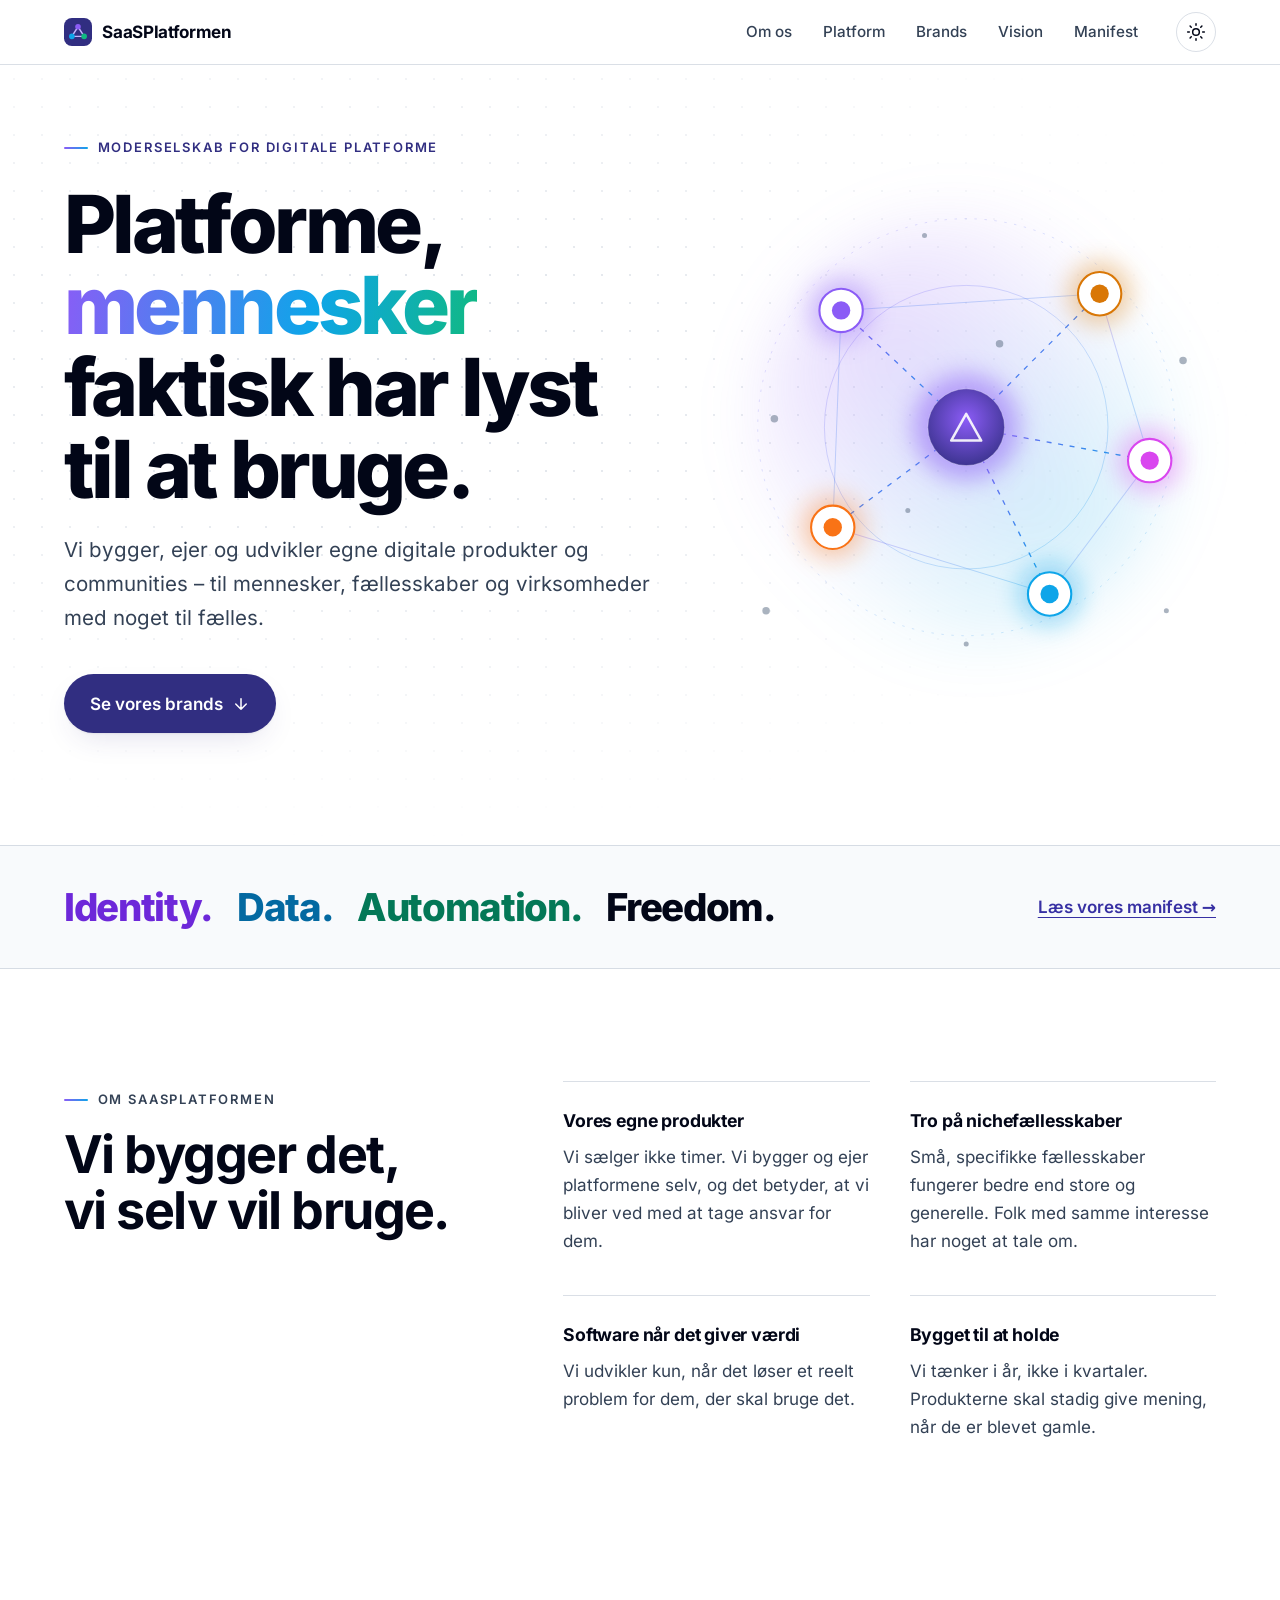
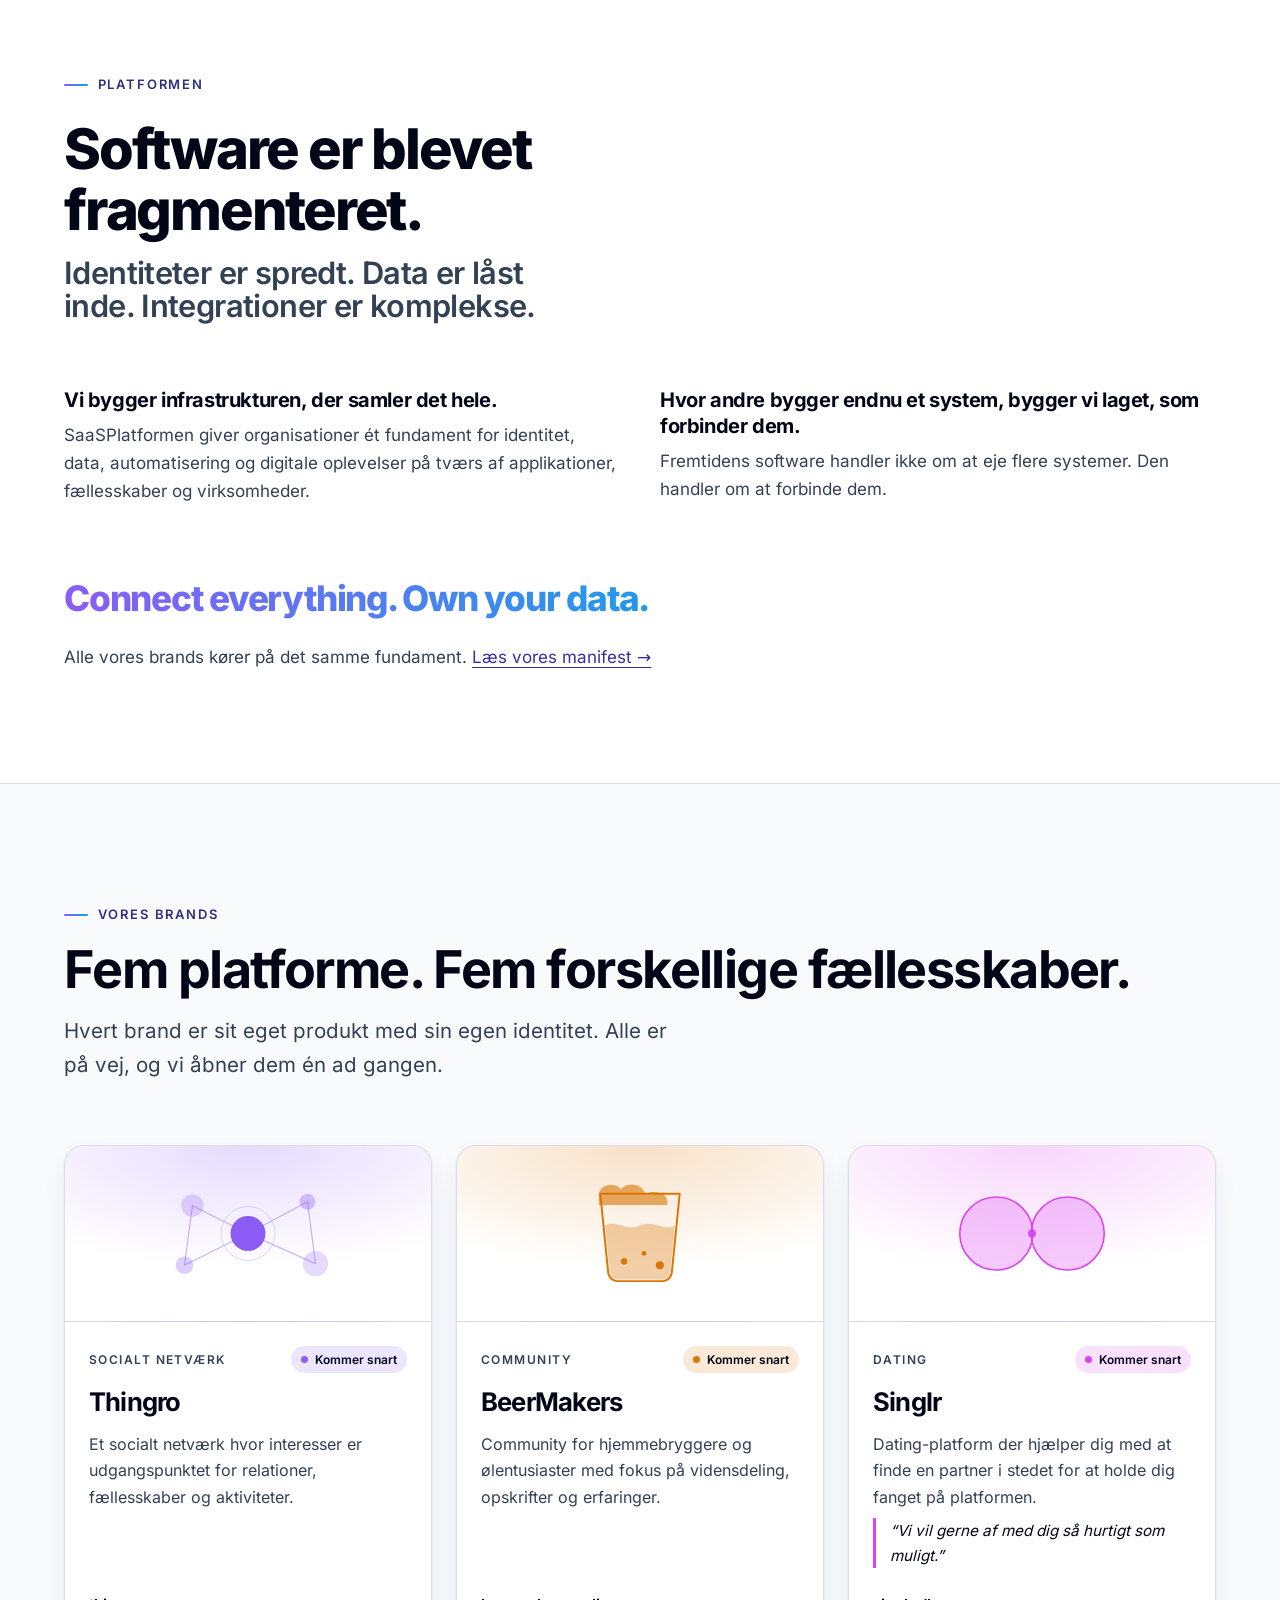
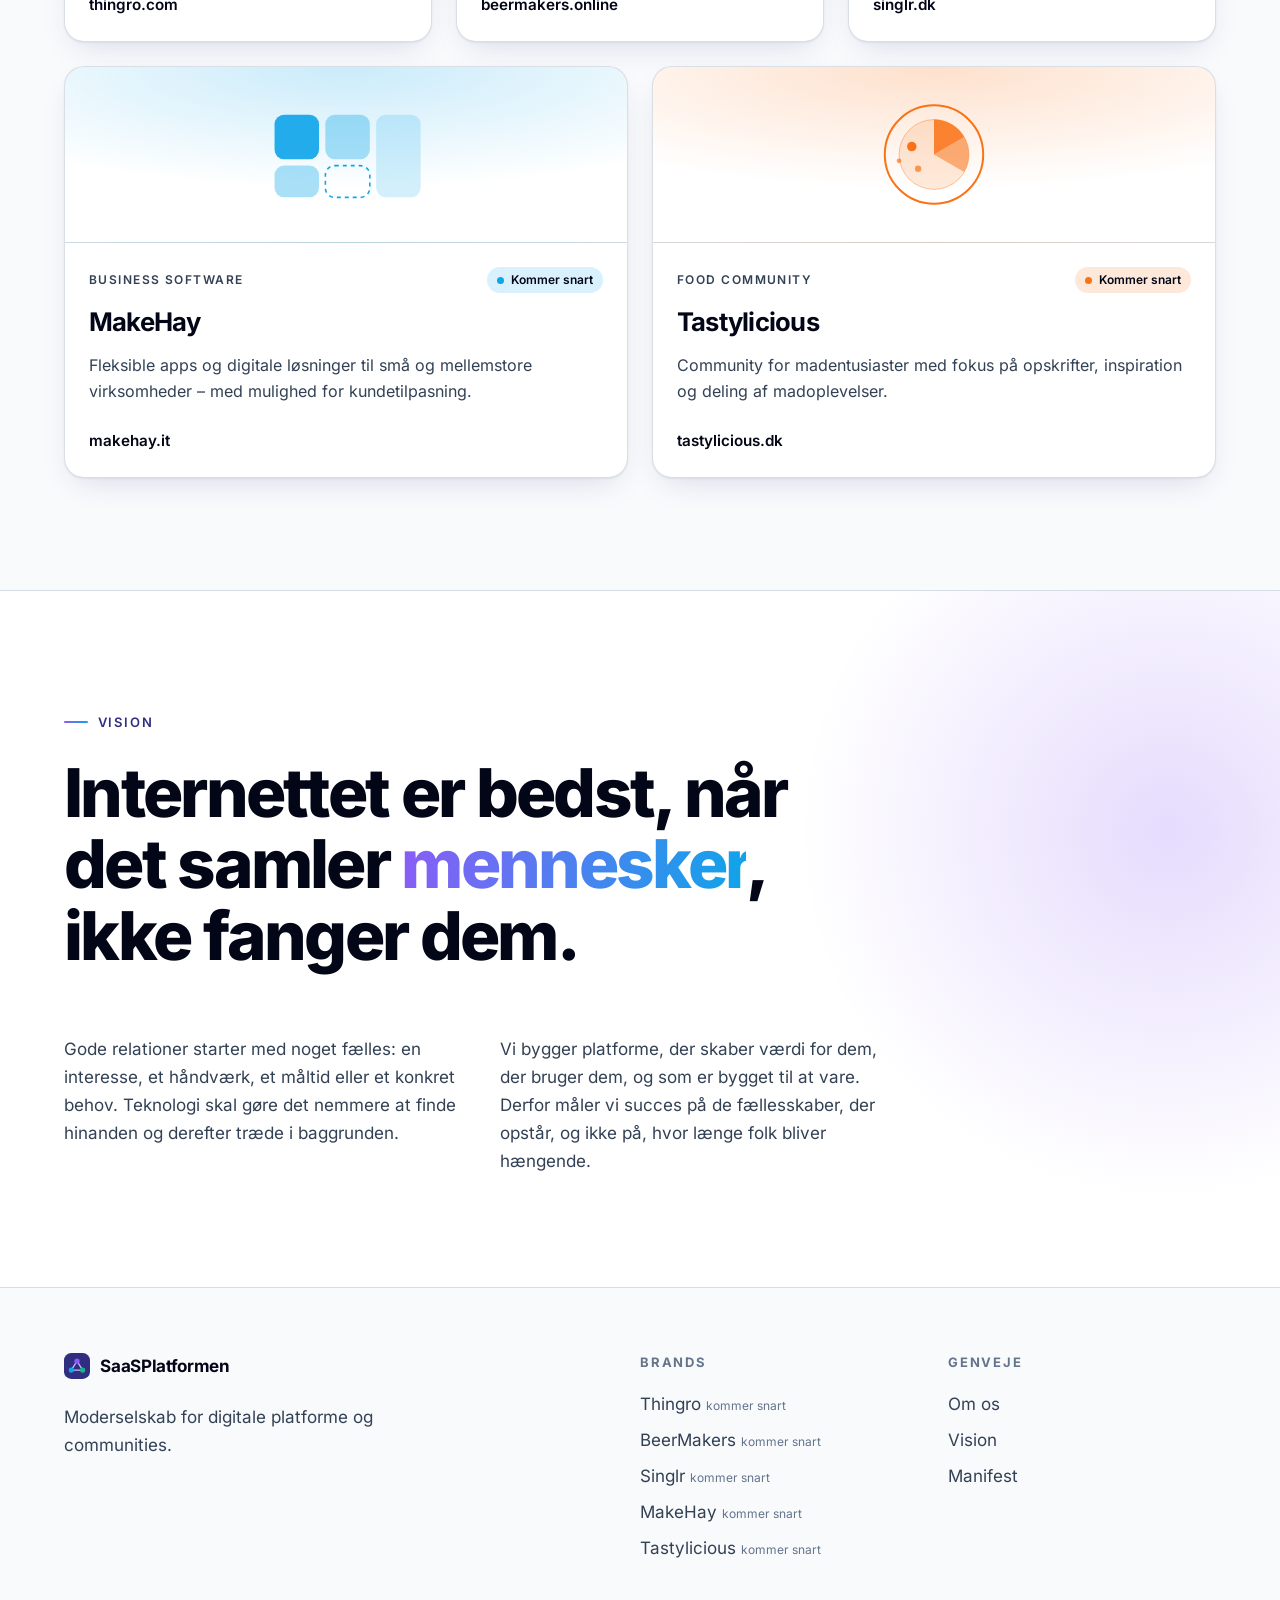
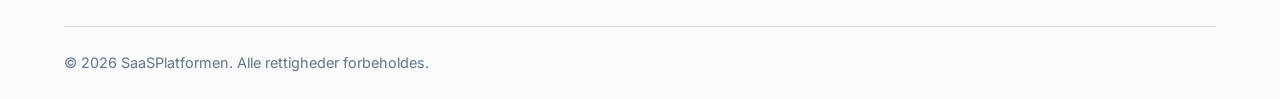
==== commit acdeb15a: "Deploy 2026-11-14T00:38Z Co-authored-by: Copilot <223556219+Copilot@users.noreply.github.com>" ====
--- a/index.html
+++ b/index.html
@@ -10,11 +10,13 @@
         document.documentElement.dataset.theme = t;
       })();
     </script><script type="application/ld+json">{"@context":"https://schema.org","@graph":[{"@type":"Organization","@id":"https://www.saasplatformen.dk/#organization","name":"SaaSPlatformen","url":"https://www.saasplatformen.dk/","logo":"https://www.saasplatformen.dk/favicon.svg","description":"SaaSPlatformen er moderselskabet bag Thingro, BeerMakers, Singlr, MakeHay og Tastylicious. Vi bygger, ejer og udvikler digitale platforme og communities.","email":"kontakt@saasplatformen.dk","owns":[{"@type":"Brand","name":"Thingro","description":"Et socialt netværk hvor interesser er udgangspunktet for relationer, fællesskaber og aktiviteter."},{"@type":"Brand","name":"BeerMakers","description":"Community for hjemmebryggere og ølentusiaster med fokus på vidensdeling, opskrifter og erfaringer."},{"@type":"Brand","name":"Singlr","description":"Dating-platform der hjælper dig med at finde en partner i stedet for at holde dig fanget på platformen."},{"@type":"Brand","name":"MakeHay","description":"Fleksible apps og digitale løsninger til små og mellemstore virksomheder – med mulighed for kundetilpasning."},{"@type":"Brand","name":"Tastylicious","description":"Community for madentusiaster med fokus på opskrifter, inspiration og deling af madoplevelser."}]},{"@type":"WebSite","@id":"https://www.saasplatformen.dk/#website","url":"https://www.saasplatformen.dk/","name":"SaaSPlatformen","inLanguage":"da-DK","publisher":{"@id":"https://www.saasplatformen.dk/#organization"}}]}</script><link rel="stylesheet" href="/_astro/index.j2VjeoHw.css">
-<link rel="stylesheet" href="/_astro/index.B2sOyuEZ.css"></head> <body> <a class="skip-link" href="#main">Gå til indhold</a> <header class="header" data-astro-cid-3ef6ksr2> <div class="container bar" data-astro-cid-3ef6ksr2> <a class="brand" href="/" aria-label="SaaSPlatformen – forside" data-astro-cid-3ef6ksr2> <svg width="28" height="28" viewBox="0 0 32 32" fill="none" aria-hidden="true"> <rect width="32" height="32" rx="9" fill="#312E81"></rect> <path d="M9 21 16 10l7 11M9 21h14" stroke="#C4B5FD" stroke-width="1.6" stroke-linejoin="round"></path> <circle cx="16" cy="10" r="3.2" fill="#8B5CF6"></circle> <circle cx="9" cy="21" r="3.2" fill="#0EA5E9"></circle> <circle cx="23" cy="21" r="3.2" fill="#10B981"></circle> </svg> <span data-astro-cid-3ef6ksr2>SaaSPlatformen</span> </a> <nav aria-label="Hovedmenu" data-astro-cid-3ef6ksr2> <ul data-astro-cid-3ef6ksr2> <li data-astro-cid-3ef6ksr2><a href="/#om" data-astro-cid-3ef6ksr2>Om os</a></li><li data-astro-cid-3ef6ksr2><a href="/#brands" data-astro-cid-3ef6ksr2>Brands</a></li><li data-astro-cid-3ef6ksr2><a href="/#vision" data-astro-cid-3ef6ksr2>Vision</a></li> </ul> </nav> <button class="theme" type="button" id="theme-toggle" aria-label="Skift mellem lyst og mørkt tema" data-astro-cid-3ef6ksr2> <svg class="sun" width="20" height="20" viewBox="0 0 24 24" fill="none" stroke="currentColor" stroke-width="1.8" stroke-linecap="round" aria-hidden="true" data-astro-cid-3ef6ksr2> <circle cx="12" cy="12" r="4" data-astro-cid-3ef6ksr2></circle> <path d="M12 2v2M12 20v2M4.9 4.9l1.4 1.4M17.7 17.7l1.4 1.4M2 12h2M20 12h2M4.9 19.1l1.4-1.4M17.7 6.3l1.4-1.4" data-astro-cid-3ef6ksr2></path> </svg> <svg class="moon" width="20" height="20" viewBox="0 0 24 24" fill="none" stroke="currentColor" stroke-width="1.8" stroke-linecap="round" stroke-linejoin="round" aria-hidden="true" data-astro-cid-3ef6ksr2> <path d="M20 14.5A8 8 0 0 1 9.5 4 8 8 0 1 0 20 14.5z" data-astro-cid-3ef6ksr2></path> </svg> </button> </div> </header>  <script type="module">document.getElementById("theme-toggle")?.addEventListener("click",()=>{const e=document.documentElement.dataset.theme==="dark"?"light":"dark";document.documentElement.dataset.theme=e;try{localStorage.setItem("theme",e)}catch{}});</script> <main id="main">  <section class="hero" data-astro-cid-bbe6dxrz> <div class="container wrap" data-astro-cid-bbe6dxrz> <div class="copy" data-astro-cid-bbe6dxrz> <p class="eyebrow" data-astro-cid-bbe6dxrz>Moderselskab for digitale platforme</p> <h1 data-astro-cid-bbe6dxrz>Platforme, <span class="grad" data-astro-cid-bbe6dxrz>mennesker</span> faktisk har lyst til at bruge.</h1> <p class="lead" data-astro-cid-bbe6dxrz>
+<link rel="stylesheet" href="/_astro/index.DEeIuZM7.css"></head> <body> <a class="skip-link" href="#main">Gå til indhold</a> <header class="header" data-astro-cid-3ef6ksr2> <div class="container bar" data-astro-cid-3ef6ksr2> <a class="brand" href="/" aria-label="SaaSPlatformen – forside" data-astro-cid-3ef6ksr2> <svg width="28" height="28" viewBox="0 0 32 32" fill="none" aria-hidden="true"> <rect width="32" height="32" rx="9" fill="#312E81"></rect> <path d="M9 21 16 10l7 11M9 21h14" stroke="#C4B5FD" stroke-width="1.6" stroke-linejoin="round"></path> <circle cx="16" cy="10" r="3.2" fill="#8B5CF6"></circle> <circle cx="9" cy="21" r="3.2" fill="#0EA5E9"></circle> <circle cx="23" cy="21" r="3.2" fill="#10B981"></circle> </svg> <span data-astro-cid-3ef6ksr2>SaaSPlatformen</span> </a> <nav aria-label="Hovedmenu" data-astro-cid-3ef6ksr2> <ul data-astro-cid-3ef6ksr2> <li data-astro-cid-3ef6ksr2><a href="/#om" data-astro-cid-3ef6ksr2>Om os</a></li><li data-astro-cid-3ef6ksr2><a href="/#platform" data-astro-cid-3ef6ksr2>Platform</a></li><li data-astro-cid-3ef6ksr2><a href="/#brands" data-astro-cid-3ef6ksr2>Brands</a></li><li data-astro-cid-3ef6ksr2><a href="/#vision" data-astro-cid-3ef6ksr2>Vision</a></li><li data-astro-cid-3ef6ksr2><a href="/manifest/" data-astro-cid-3ef6ksr2>Manifest</a></li> </ul> </nav> <button class="theme" type="button" id="theme-toggle" aria-label="Skift mellem lyst og mørkt tema" data-astro-cid-3ef6ksr2> <svg class="sun" width="20" height="20" viewBox="0 0 24 24" fill="none" stroke="currentColor" stroke-width="1.8" stroke-linecap="round" aria-hidden="true" data-astro-cid-3ef6ksr2> <circle cx="12" cy="12" r="4" data-astro-cid-3ef6ksr2></circle> <path d="M12 2v2M12 20v2M4.9 4.9l1.4 1.4M17.7 17.7l1.4 1.4M2 12h2M20 12h2M4.9 19.1l1.4-1.4M17.7 6.3l1.4-1.4" data-astro-cid-3ef6ksr2></path> </svg> <svg class="moon" width="20" height="20" viewBox="0 0 24 24" fill="none" stroke="currentColor" stroke-width="1.8" stroke-linecap="round" stroke-linejoin="round" aria-hidden="true" data-astro-cid-3ef6ksr2> <path d="M20 14.5A8 8 0 0 1 9.5 4 8 8 0 1 0 20 14.5z" data-astro-cid-3ef6ksr2></path> </svg> </button> </div> </header>  <script type="module">document.getElementById("theme-toggle")?.addEventListener("click",()=>{const e=document.documentElement.dataset.theme==="dark"?"light":"dark";document.documentElement.dataset.theme=e;try{localStorage.setItem("theme",e)}catch{}});</script> <main id="main">  <section class="hero" data-astro-cid-bbe6dxrz> <div class="container wrap" data-astro-cid-bbe6dxrz> <div class="copy" data-astro-cid-bbe6dxrz> <p class="eyebrow" data-astro-cid-bbe6dxrz>Moderselskab for digitale platforme</p> <h1 data-astro-cid-bbe6dxrz>Platforme, <span class="grad" data-astro-cid-bbe6dxrz>mennesker</span> faktisk har lyst til at bruge.</h1> <p class="lead" data-astro-cid-bbe6dxrz>
 Vi bygger, ejer og udvikler egne digitale produkter og communities – til mennesker, fællesskaber og
         virksomheder med noget til fælles.
 </p> <div class="cta" data-astro-cid-bbe6dxrz> <a class="btn" href="#brands" data-astro-cid-bbe6dxrz>
 Se vores brands
-<svg width="18" height="18" viewBox="0 0 24 24" fill="none" stroke="currentColor" stroke-width="2" stroke-linecap="round" stroke-linejoin="round" aria-hidden="true" data-astro-cid-bbe6dxrz><path d="M12 5v14M5 12l7 7 7-7" data-astro-cid-bbe6dxrz></path></svg> </a>  </div> </div> <div class="hero-graphic" aria-hidden="true" data-astro-cid-l7fi6if4> <div class="glow" data-astro-cid-l7fi6if4></div> <svg viewBox="0 0 600 600" role="presentation" focusable="false" data-astro-cid-l7fi6if4> <defs data-astro-cid-l7fi6if4> <radialGradient id="hg-core" cx="50%" cy="40%" r="70%" data-astro-cid-l7fi6if4> <stop offset="0" stop-color="#8B5CF6" data-astro-cid-l7fi6if4></stop> <stop offset="1" stop-color="#312E81" data-astro-cid-l7fi6if4></stop> </radialGradient> <linearGradient id="hg-line" x1="0" y1="0" x2="1" y2="1" data-astro-cid-l7fi6if4> <stop offset="0" stop-color="#8B5CF6" data-astro-cid-l7fi6if4></stop> <stop offset="1" stop-color="#0EA5E9" data-astro-cid-l7fi6if4></stop> </linearGradient> <filter id="hg-blur" x="-50%" y="-50%" width="200%" height="200%" data-astro-cid-l7fi6if4> <feGaussianBlur stdDeviation="14" data-astro-cid-l7fi6if4></feGaussianBlur> </filter> </defs> <circle cx="300" cy="300" r="250" fill="none" stroke="url(#hg-line)" stroke-opacity="0.25" stroke-dasharray="2 10" stroke-linecap="round" class="orbit" data-astro-cid-l7fi6if4></circle> <circle cx="300" cy="300" r="170" fill="none" stroke="url(#hg-line)" stroke-opacity="0.3" data-astro-cid-l7fi6if4></circle> <line x1="150" y1="160" x2="460" y2="140" stroke="url(#hg-line)" stroke-opacity="0.3" stroke-width="1.2" data-astro-cid-l7fi6if4></line><line x1="460" y1="140" x2="520" y2="340" stroke="url(#hg-line)" stroke-opacity="0.3" stroke-width="1.2" data-astro-cid-l7fi6if4></line><line x1="520" y1="340" x2="400" y2="500" stroke="url(#hg-line)" stroke-opacity="0.3" stroke-width="1.2" data-astro-cid-l7fi6if4></line><line x1="400" y1="500" x2="140" y2="420" stroke="url(#hg-line)" stroke-opacity="0.3" stroke-width="1.2" data-astro-cid-l7fi6if4></line><line x1="140" y1="420" x2="150" y2="160" stroke="url(#hg-line)" stroke-opacity="0.3" stroke-width="1.2" data-astro-cid-l7fi6if4></line> <line x1="300" y1="300" x2="150" y2="160" stroke="url(#hg-line)" stroke-width="1.6" stroke-dasharray="6 8" class="flow" data-astro-cid-l7fi6if4></line><line x1="300" y1="300" x2="460" y2="140" stroke="url(#hg-line)" stroke-width="1.6" stroke-dasharray="6 8" class="flow" data-astro-cid-l7fi6if4></line><line x1="300" y1="300" x2="520" y2="340" stroke="url(#hg-line)" stroke-width="1.6" stroke-dasharray="6 8" class="flow" data-astro-cid-l7fi6if4></line><line x1="300" y1="300" x2="400" y2="500" stroke="url(#hg-line)" stroke-width="1.6" stroke-dasharray="6 8" class="flow" data-astro-cid-l7fi6if4></line><line x1="300" y1="300" x2="140" y2="420" stroke="url(#hg-line)" stroke-width="1.6" stroke-dasharray="6 8" class="flow" data-astro-cid-l7fi6if4></line> <circle cx="70" cy="290" r="4.5" fill="var(--faint)" opacity="0.55" data-astro-cid-l7fi6if4></circle><circle cx="250" cy="70" r="3" fill="var(--faint)" opacity="0.55" data-astro-cid-l7fi6if4></circle><circle cx="560" cy="220" r="4.5" fill="var(--faint)" opacity="0.55" data-astro-cid-l7fi6if4></circle><circle cx="300" cy="560" r="3" fill="var(--faint)" opacity="0.55" data-astro-cid-l7fi6if4></circle><circle cx="60" cy="520" r="4.5" fill="var(--faint)" opacity="0.55" data-astro-cid-l7fi6if4></circle><circle cx="540" cy="520" r="3" fill="var(--faint)" opacity="0.55" data-astro-cid-l7fi6if4></circle><circle cx="340" cy="200" r="4.5" fill="var(--faint)" opacity="0.55" data-astro-cid-l7fi6if4></circle><circle cx="230" cy="400" r="3" fill="var(--faint)" opacity="0.55" data-astro-cid-l7fi6if4></circle> <g class="float" style="--d:0s" data-astro-cid-l7fi6if4> <circle cx="300" cy="300" r="64" fill="#8B5CF6" opacity="0.5" filter="url(#hg-blur)" data-astro-cid-l7fi6if4></circle> <circle cx="300" cy="300" r="46" fill="url(#hg-core)" data-astro-cid-l7fi6if4></circle> <circle cx="300" cy="300" r="46" fill="none" stroke="#fff" stroke-opacity="0.35" data-astro-cid-l7fi6if4></circle> <path d="M282 316 300 284l18 32zM282 316h36" fill="none" stroke="#fff" stroke-opacity="0.9" stroke-width="3" stroke-linejoin="round" data-astro-cid-l7fi6if4></path> </g> <g class="float" style="--d:0s" data-astro-cid-l7fi6if4> <circle cx="150" cy="160" r="38" fill="#8B5CF6" opacity="0.35" filter="url(#hg-blur)" data-astro-cid-l7fi6if4></circle> <circle cx="150" cy="160" r="26" fill="var(--card)" stroke="#8B5CF6" stroke-width="2.5" data-astro-cid-l7fi6if4></circle> <circle cx="150" cy="160" r="11" fill="#8B5CF6" data-astro-cid-l7fi6if4></circle> </g><g class="float" style="--d:-1.2s" data-astro-cid-l7fi6if4> <circle cx="460" cy="140" r="38" fill="#D97706" opacity="0.35" filter="url(#hg-blur)" data-astro-cid-l7fi6if4></circle> <circle cx="460" cy="140" r="26" fill="var(--card)" stroke="#D97706" stroke-width="2.5" data-astro-cid-l7fi6if4></circle> <circle cx="460" cy="140" r="11" fill="#D97706" data-astro-cid-l7fi6if4></circle> </g><g class="float" style="--d:-2.4s" data-astro-cid-l7fi6if4> <circle cx="520" cy="340" r="38" fill="#D946EF" opacity="0.35" filter="url(#hg-blur)" data-astro-cid-l7fi6if4></circle> <circle cx="520" cy="340" r="26" fill="var(--card)" stroke="#D946EF" stroke-width="2.5" data-astro-cid-l7fi6if4></circle> <circle cx="520" cy="340" r="11" fill="#D946EF" data-astro-cid-l7fi6if4></circle> </g><g class="float" style="--d:-3.6s" data-astro-cid-l7fi6if4> <circle cx="400" cy="500" r="38" fill="#0EA5E9" opacity="0.35" filter="url(#hg-blur)" data-astro-cid-l7fi6if4></circle> <circle cx="400" cy="500" r="26" fill="var(--card)" stroke="#0EA5E9" stroke-width="2.5" data-astro-cid-l7fi6if4></circle> <circle cx="400" cy="500" r="11" fill="#0EA5E9" data-astro-cid-l7fi6if4></circle> </g><g class="float" style="--d:-4.8s" data-astro-cid-l7fi6if4> <circle cx="140" cy="420" r="38" fill="#F97316" opacity="0.35" filter="url(#hg-blur)" data-astro-cid-l7fi6if4></circle> <circle cx="140" cy="420" r="26" fill="var(--card)" stroke="#F97316" stroke-width="2.5" data-astro-cid-l7fi6if4></circle> <circle cx="140" cy="420" r="11" fill="#F97316" data-astro-cid-l7fi6if4></circle> </g> </svg> </div>  </div> </section>  <section class="section" id="om" aria-labelledby="om-h" data-astro-cid-v2cbyr3p> <div class="container wrap" data-astro-cid-v2cbyr3p> <div data-astro-cid-v2cbyr3p> <p class="eyebrow" data-astro-cid-v2cbyr3p>Om SaaSPlatformen</p> <h2 class="h2" id="om-h" data-astro-cid-v2cbyr3p>Vi bygger det, vi selv vil bruge.</h2> </div> <ul class="points" data-astro-cid-v2cbyr3p> <li data-astro-cid-v2cbyr3p> <h3 data-astro-cid-v2cbyr3p>Vores egne produkter</h3> <p data-astro-cid-v2cbyr3p>Vi sælger ikke timer. Vi bygger og ejer platformene selv, og det betyder, at vi bliver ved med at tage ansvar for dem.</p> </li> <li data-astro-cid-v2cbyr3p> <h3 data-astro-cid-v2cbyr3p>Tro på nichefællesskaber</h3> <p data-astro-cid-v2cbyr3p>Små, specifikke fællesskaber fungerer bedre end store og generelle. Folk med samme interesse har noget at tale om.</p> </li> <li data-astro-cid-v2cbyr3p> <h3 data-astro-cid-v2cbyr3p>Software når det giver værdi</h3> <p data-astro-cid-v2cbyr3p>Vi udvikler kun, når det løser et reelt problem for dem, der skal bruge det.</p> </li> <li data-astro-cid-v2cbyr3p> <h3 data-astro-cid-v2cbyr3p>Bygget til at holde</h3> <p data-astro-cid-v2cbyr3p>Vi tænker i år, ikke i kvartaler. Produkterne skal stadig give mening, når de er blevet gamle.</p> </li> </ul> </div> </section>  <section class="section brands" id="brands" aria-labelledby="brands-h" data-astro-cid-syh6xvgc> <div class="container" data-astro-cid-syh6xvgc> <p class="eyebrow" data-astro-cid-syh6xvgc>Vores brands</p> <h2 class="h2" id="brands-h" data-astro-cid-syh6xvgc>Fem platforme. Fem forskellige fællesskaber.</h2> <p class="lead" data-astro-cid-syh6xvgc>Hvert brand er sit eget produkt med sin egen identitet. Alle er på vej, og vi åbner dem én ad gangen.</p> <div class="grid" data-astro-cid-syh6xvgc> <article class="card" style="--accent:#8B5CF6;--accent-soft:#C4B5FD" data-astro-cid-u4sqbx3u> <div class="visual" data-astro-cid-u4sqbx3u> <svg class="vis vis-thingro" viewBox="0 0 320 160" fill="none" aria-hidden="true" focusable="false" data-astro-cid-pefu3wph> <g data-astro-cid-pefu3wph> <g stroke="currentColor" stroke-opacity="0.45" stroke-width="1.5" data-astro-cid-pefu3wph> <line x1="160" y1="80" x2="90" y2="45" data-astro-cid-pefu3wph></line> <line x1="160" y1="80" x2="235" y2="40" data-astro-cid-pefu3wph></line> <line x1="160" y1="80" x2="80" y2="120" data-astro-cid-pefu3wph></line> <line x1="160" y1="80" x2="245" y2="118" data-astro-cid-pefu3wph></line> <line x1="90" y1="45" x2="80" y2="120" data-astro-cid-pefu3wph></line> <line x1="235" y1="40" x2="245" y2="118" data-astro-cid-pefu3wph></line> </g> <circle class="n n1" cx="90" cy="45" r="14" fill="currentColor" fill-opacity="0.25" data-astro-cid-pefu3wph></circle> <circle class="n n2" cx="235" cy="40" r="10" fill="currentColor" fill-opacity="0.35" data-astro-cid-pefu3wph></circle> <circle class="n n3" cx="80" cy="120" r="11" fill="currentColor" fill-opacity="0.3" data-astro-cid-pefu3wph></circle> <circle class="n n4" cx="245" cy="118" r="16" fill="currentColor" fill-opacity="0.22" data-astro-cid-pefu3wph></circle> <circle cx="160" cy="80" r="22" fill="currentColor" data-astro-cid-pefu3wph></circle> <circle cx="160" cy="80" r="34" stroke="currentColor" stroke-opacity="0.3" data-astro-cid-pefu3wph></circle> </g>     </svg>  </div> <div class="body" data-astro-cid-u4sqbx3u> <div class="meta" data-astro-cid-u4sqbx3u> <p class="category" data-astro-cid-u4sqbx3u>Socialt netværk</p> <p class="soon" data-astro-cid-u4sqbx3u><span class="dot" data-astro-cid-u4sqbx3u></span>Kommer snart</p> </div> <h3 data-astro-cid-u4sqbx3u>Thingro</h3> <p class="desc" data-astro-cid-u4sqbx3u>Et socialt netværk hvor interesser er udgangspunktet for relationer, fællesskaber og aktiviteter.</p>  <p class="domain" data-astro-cid-u4sqbx3u>thingro.com</p> </div> </article> <article class="card" style="--accent:#D97706;--accent-soft:#FCD34D" data-astro-cid-u4sqbx3u> <div class="visual" data-astro-cid-u4sqbx3u> <svg class="vis vis-beermakers" viewBox="0 0 320 160" fill="none" aria-hidden="true" focusable="false" data-astro-cid-pefu3wph>  <g data-astro-cid-pefu3wph> <path d="M110 30h100l-10 100a12 12 0 0 1-12 10h-56a12 12 0 0 1-12-10z" stroke="currentColor" stroke-width="2.5" stroke-linejoin="round" data-astro-cid-pefu3wph></path> <path class="liquid" d="M116 70c14-8 28 8 44 0s30 8 44 0l-6 60a8 8 0 0 1-8 8h-60a8 8 0 0 1-8-8z" fill="currentColor" fill-opacity="0.35" data-astro-cid-pefu3wph></path> <path d="M108 32c0-14 20-18 28-8 10-10 28-6 30 6 14-6 32 0 28 14H108z" fill="currentColor" fill-opacity="0.6" data-astro-cid-pefu3wph></path> <circle class="b b1" cx="140" cy="115" r="4" fill="currentColor" data-astro-cid-pefu3wph></circle> <circle class="b b2" cx="165" cy="105" r="3" fill="currentColor" data-astro-cid-pefu3wph></circle> <circle class="b b3" cx="185" cy="120" r="5" fill="currentColor" data-astro-cid-pefu3wph></circle> </g>    </svg>  </div> <div class="body" data-astro-cid-u4sqbx3u> <div class="meta" data-astro-cid-u4sqbx3u> <p class="category" data-astro-cid-u4sqbx3u>Community</p> <p class="soon" data-astro-cid-u4sqbx3u><span class="dot" data-astro-cid-u4sqbx3u></span>Kommer snart</p> </div> <h3 data-astro-cid-u4sqbx3u>BeerMakers</h3> <p class="desc" data-astro-cid-u4sqbx3u>Community for hjemmebryggere og ølentusiaster med fokus på vidensdeling, opskrifter og erfaringer.</p>  <p class="domain" data-astro-cid-u4sqbx3u>beermakers.online</p> </div> </article> <article class="card" style="--accent:#D946EF;--accent-soft:#F5D0FE" data-astro-cid-u4sqbx3u> <div class="visual" data-astro-cid-u4sqbx3u> <svg class="vis vis-singlr" viewBox="0 0 320 160" fill="none" aria-hidden="true" focusable="false" data-astro-cid-pefu3wph>   <g data-astro-cid-pefu3wph> <circle class="c1" cx="115" cy="80" r="46" fill="currentColor" fill-opacity="0.28" data-astro-cid-pefu3wph></circle> <circle class="c2" cx="205" cy="80" r="46" fill="currentColor" fill-opacity="0.28" data-astro-cid-pefu3wph></circle> <circle class="c1" cx="115" cy="80" r="46" stroke="currentColor" stroke-width="2" data-astro-cid-pefu3wph></circle> <circle class="c2" cx="205" cy="80" r="46" stroke="currentColor" stroke-width="2" data-astro-cid-pefu3wph></circle> <circle cx="160" cy="80" r="5" fill="currentColor" data-astro-cid-pefu3wph></circle> </g>   </svg>  </div> <div class="body" data-astro-cid-u4sqbx3u> <div class="meta" data-astro-cid-u4sqbx3u> <p class="category" data-astro-cid-u4sqbx3u>Dating</p> <p class="soon" data-astro-cid-u4sqbx3u><span class="dot" data-astro-cid-u4sqbx3u></span>Kommer snart</p> </div> <h3 data-astro-cid-u4sqbx3u>Singlr</h3> <p class="desc" data-astro-cid-u4sqbx3u>Dating-platform der hjælper dig med at finde en partner i stedet for at holde dig fanget på platformen.</p> <p class="note" data-astro-cid-u4sqbx3u>“Vi vil gerne af med dig så hurtigt som muligt.”</p> <p class="domain" data-astro-cid-u4sqbx3u>singlr.dk</p> </div> </article> <article class="card" style="--accent:#0EA5E9;--accent-soft:#7DD3FC" data-astro-cid-u4sqbx3u> <div class="visual" data-astro-cid-u4sqbx3u> <svg class="vis vis-makehay" viewBox="0 0 320 160" fill="none" aria-hidden="true" focusable="false" data-astro-cid-pefu3wph>    <g data-astro-cid-pefu3wph> <rect class="m m1" x="70" y="30" width="56" height="56" rx="12" fill="currentColor" fill-opacity="0.9" data-astro-cid-pefu3wph></rect> <rect class="m m2" x="134" y="30" width="56" height="56" rx="12" fill="currentColor" fill-opacity="0.35" data-astro-cid-pefu3wph></rect> <rect class="m m3" x="70" y="94" width="56" height="40" rx="12" fill="currentColor" fill-opacity="0.35" data-astro-cid-pefu3wph></rect> <rect class="m m4" x="134" y="94" width="56" height="40" rx="12" stroke="currentColor" stroke-width="2" stroke-dasharray="5 5" data-astro-cid-pefu3wph></rect> <rect class="m m5" x="198" y="30" width="56" height="104" rx="12" fill="currentColor" fill-opacity="0.18" data-astro-cid-pefu3wph></rect> </g>  </svg>  </div> <div class="body" data-astro-cid-u4sqbx3u> <div class="meta" data-astro-cid-u4sqbx3u> <p class="category" data-astro-cid-u4sqbx3u>Business software</p> <p class="soon" data-astro-cid-u4sqbx3u><span class="dot" data-astro-cid-u4sqbx3u></span>Kommer snart</p> </div> <h3 data-astro-cid-u4sqbx3u>MakeHay</h3> <p class="desc" data-astro-cid-u4sqbx3u>Fleksible apps og digitale løsninger til små og mellemstore virksomheder – med mulighed for kundetilpasning.</p>  <p class="domain" data-astro-cid-u4sqbx3u>makehay.it</p> </div> </article> <article class="card" style="--accent:#F97316;--accent-soft:#FDBA74" data-astro-cid-u4sqbx3u> <div class="visual" data-astro-cid-u4sqbx3u> <svg class="vis vis-tastylicious" viewBox="0 0 320 160" fill="none" aria-hidden="true" focusable="false" data-astro-cid-pefu3wph>     <g class="plate" data-astro-cid-pefu3wph> <circle cx="160" cy="80" r="62" stroke="currentColor" stroke-width="2.5" data-astro-cid-pefu3wph></circle> <circle cx="160" cy="80" r="44" fill="currentColor" fill-opacity="0.15" stroke="currentColor" stroke-opacity="0.5" data-astro-cid-pefu3wph></circle> <path d="M160 80V36a44 44 0 0 1 38 22z" fill="currentColor" fill-opacity="0.85" data-astro-cid-pefu3wph></path> <path d="M160 80l38-22a44 44 0 0 1 0 44z" fill="currentColor" fill-opacity="0.5" data-astro-cid-pefu3wph></path> <circle cx="132" cy="70" r="6" fill="currentColor" data-astro-cid-pefu3wph></circle> <circle cx="140" cy="98" r="4" fill="currentColor" fill-opacity="0.7" data-astro-cid-pefu3wph></circle> <circle cx="116" cy="88" r="3" fill="currentColor" fill-opacity="0.7" data-astro-cid-pefu3wph></circle> </g> </svg>  </div> <div class="body" data-astro-cid-u4sqbx3u> <div class="meta" data-astro-cid-u4sqbx3u> <p class="category" data-astro-cid-u4sqbx3u>Food community</p> <p class="soon" data-astro-cid-u4sqbx3u><span class="dot" data-astro-cid-u4sqbx3u></span>Kommer snart</p> </div> <h3 data-astro-cid-u4sqbx3u>Tastylicious</h3> <p class="desc" data-astro-cid-u4sqbx3u>Community for madentusiaster med fokus på opskrifter, inspiration og deling af madoplevelser.</p>  <p class="domain" data-astro-cid-u4sqbx3u>tastylicious.dk</p> </div> </article>  </div> </div> </section>  <section class="section vision" id="vision" aria-labelledby="vision-h" data-astro-cid-jqueckjh> <div class="container" data-astro-cid-jqueckjh> <p class="eyebrow" data-astro-cid-jqueckjh>Vision</p> <h2 id="vision-h" data-astro-cid-jqueckjh>
+<svg width="18" height="18" viewBox="0 0 24 24" fill="none" stroke="currentColor" stroke-width="2" stroke-linecap="round" stroke-linejoin="round" aria-hidden="true" data-astro-cid-bbe6dxrz><path d="M12 5v14M5 12l7 7 7-7" data-astro-cid-bbe6dxrz></path></svg> </a>  </div> </div> <div class="hero-graphic" aria-hidden="true" data-astro-cid-l7fi6if4> <div class="glow" data-astro-cid-l7fi6if4></div> <svg viewBox="0 0 600 600" role="presentation" focusable="false" data-astro-cid-l7fi6if4> <defs data-astro-cid-l7fi6if4> <radialGradient id="hg-core" cx="50%" cy="40%" r="70%" data-astro-cid-l7fi6if4> <stop offset="0" stop-color="#8B5CF6" data-astro-cid-l7fi6if4></stop> <stop offset="1" stop-color="#312E81" data-astro-cid-l7fi6if4></stop> </radialGradient> <linearGradient id="hg-line" x1="0" y1="0" x2="1" y2="1" data-astro-cid-l7fi6if4> <stop offset="0" stop-color="#8B5CF6" data-astro-cid-l7fi6if4></stop> <stop offset="1" stop-color="#0EA5E9" data-astro-cid-l7fi6if4></stop> </linearGradient> <filter id="hg-blur" x="-50%" y="-50%" width="200%" height="200%" data-astro-cid-l7fi6if4> <feGaussianBlur stdDeviation="14" data-astro-cid-l7fi6if4></feGaussianBlur> </filter> </defs> <circle cx="300" cy="300" r="250" fill="none" stroke="url(#hg-line)" stroke-opacity="0.25" stroke-dasharray="2 10" stroke-linecap="round" class="orbit" data-astro-cid-l7fi6if4></circle> <circle cx="300" cy="300" r="170" fill="none" stroke="url(#hg-line)" stroke-opacity="0.3" data-astro-cid-l7fi6if4></circle> <line x1="150" y1="160" x2="460" y2="140" stroke="url(#hg-line)" stroke-opacity="0.3" stroke-width="1.2" data-astro-cid-l7fi6if4></line><line x1="460" y1="140" x2="520" y2="340" stroke="url(#hg-line)" stroke-opacity="0.3" stroke-width="1.2" data-astro-cid-l7fi6if4></line><line x1="520" y1="340" x2="400" y2="500" stroke="url(#hg-line)" stroke-opacity="0.3" stroke-width="1.2" data-astro-cid-l7fi6if4></line><line x1="400" y1="500" x2="140" y2="420" stroke="url(#hg-line)" stroke-opacity="0.3" stroke-width="1.2" data-astro-cid-l7fi6if4></line><line x1="140" y1="420" x2="150" y2="160" stroke="url(#hg-line)" stroke-opacity="0.3" stroke-width="1.2" data-astro-cid-l7fi6if4></line> <line x1="300" y1="300" x2="150" y2="160" stroke="url(#hg-line)" stroke-width="1.6" stroke-dasharray="6 8" class="flow" data-astro-cid-l7fi6if4></line><line x1="300" y1="300" x2="460" y2="140" stroke="url(#hg-line)" stroke-width="1.6" stroke-dasharray="6 8" class="flow" data-astro-cid-l7fi6if4></line><line x1="300" y1="300" x2="520" y2="340" stroke="url(#hg-line)" stroke-width="1.6" stroke-dasharray="6 8" class="flow" data-astro-cid-l7fi6if4></line><line x1="300" y1="300" x2="400" y2="500" stroke="url(#hg-line)" stroke-width="1.6" stroke-dasharray="6 8" class="flow" data-astro-cid-l7fi6if4></line><line x1="300" y1="300" x2="140" y2="420" stroke="url(#hg-line)" stroke-width="1.6" stroke-dasharray="6 8" class="flow" data-astro-cid-l7fi6if4></line> <circle cx="70" cy="290" r="4.5" fill="var(--faint)" opacity="0.55" data-astro-cid-l7fi6if4></circle><circle cx="250" cy="70" r="3" fill="var(--faint)" opacity="0.55" data-astro-cid-l7fi6if4></circle><circle cx="560" cy="220" r="4.5" fill="var(--faint)" opacity="0.55" data-astro-cid-l7fi6if4></circle><circle cx="300" cy="560" r="3" fill="var(--faint)" opacity="0.55" data-astro-cid-l7fi6if4></circle><circle cx="60" cy="520" r="4.5" fill="var(--faint)" opacity="0.55" data-astro-cid-l7fi6if4></circle><circle cx="540" cy="520" r="3" fill="var(--faint)" opacity="0.55" data-astro-cid-l7fi6if4></circle><circle cx="340" cy="200" r="4.5" fill="var(--faint)" opacity="0.55" data-astro-cid-l7fi6if4></circle><circle cx="230" cy="400" r="3" fill="var(--faint)" opacity="0.55" data-astro-cid-l7fi6if4></circle> <g class="float" style="--d:0s" data-astro-cid-l7fi6if4> <circle cx="300" cy="300" r="64" fill="#8B5CF6" opacity="0.5" filter="url(#hg-blur)" data-astro-cid-l7fi6if4></circle> <circle cx="300" cy="300" r="46" fill="url(#hg-core)" data-astro-cid-l7fi6if4></circle> <circle cx="300" cy="300" r="46" fill="none" stroke="#fff" stroke-opacity="0.35" data-astro-cid-l7fi6if4></circle> <path d="M282 316 300 284l18 32zM282 316h36" fill="none" stroke="#fff" stroke-opacity="0.9" stroke-width="3" stroke-linejoin="round" data-astro-cid-l7fi6if4></path> </g> <g class="float" style="--d:0s" data-astro-cid-l7fi6if4> <circle cx="150" cy="160" r="38" fill="#8B5CF6" opacity="0.35" filter="url(#hg-blur)" data-astro-cid-l7fi6if4></circle> <circle cx="150" cy="160" r="26" fill="var(--card)" stroke="#8B5CF6" stroke-width="2.5" data-astro-cid-l7fi6if4></circle> <circle cx="150" cy="160" r="11" fill="#8B5CF6" data-astro-cid-l7fi6if4></circle> </g><g class="float" style="--d:-1.2s" data-astro-cid-l7fi6if4> <circle cx="460" cy="140" r="38" fill="#D97706" opacity="0.35" filter="url(#hg-blur)" data-astro-cid-l7fi6if4></circle> <circle cx="460" cy="140" r="26" fill="var(--card)" stroke="#D97706" stroke-width="2.5" data-astro-cid-l7fi6if4></circle> <circle cx="460" cy="140" r="11" fill="#D97706" data-astro-cid-l7fi6if4></circle> </g><g class="float" style="--d:-2.4s" data-astro-cid-l7fi6if4> <circle cx="520" cy="340" r="38" fill="#D946EF" opacity="0.35" filter="url(#hg-blur)" data-astro-cid-l7fi6if4></circle> <circle cx="520" cy="340" r="26" fill="var(--card)" stroke="#D946EF" stroke-width="2.5" data-astro-cid-l7fi6if4></circle> <circle cx="520" cy="340" r="11" fill="#D946EF" data-astro-cid-l7fi6if4></circle> </g><g class="float" style="--d:-3.6s" data-astro-cid-l7fi6if4> <circle cx="400" cy="500" r="38" fill="#0EA5E9" opacity="0.35" filter="url(#hg-blur)" data-astro-cid-l7fi6if4></circle> <circle cx="400" cy="500" r="26" fill="var(--card)" stroke="#0EA5E9" stroke-width="2.5" data-astro-cid-l7fi6if4></circle> <circle cx="400" cy="500" r="11" fill="#0EA5E9" data-astro-cid-l7fi6if4></circle> </g><g class="float" style="--d:-4.8s" data-astro-cid-l7fi6if4> <circle cx="140" cy="420" r="38" fill="#F97316" opacity="0.35" filter="url(#hg-blur)" data-astro-cid-l7fi6if4></circle> <circle cx="140" cy="420" r="26" fill="var(--card)" stroke="#F97316" stroke-width="2.5" data-astro-cid-l7fi6if4></circle> <circle cx="140" cy="420" r="11" fill="#F97316" data-astro-cid-l7fi6if4></circle> </g> </svg> </div>  </div> </section>  <section class="slogan" aria-label="Vores slogan" data-astro-cid-myv7pgxt> <div class="container" data-astro-cid-myv7pgxt> <p data-astro-cid-myv7pgxt> <span data-astro-cid-myv7pgxt>Identity.</span><span data-astro-cid-myv7pgxt>Data.</span><span data-astro-cid-myv7pgxt>Automation.</span><span data-astro-cid-myv7pgxt>Freedom.</span> </p> <a href="/manifest/" data-astro-cid-myv7pgxt>Læs vores manifest →</a> </div> </section>  <section class="section" id="om" aria-labelledby="om-h" data-astro-cid-v2cbyr3p> <div class="container wrap" data-astro-cid-v2cbyr3p> <div data-astro-cid-v2cbyr3p> <p class="eyebrow" data-astro-cid-v2cbyr3p>Om SaaSPlatformen</p> <h2 class="h2" id="om-h" data-astro-cid-v2cbyr3p>Vi bygger det, vi selv vil bruge.</h2> </div> <ul class="points" data-astro-cid-v2cbyr3p> <li data-astro-cid-v2cbyr3p> <h3 data-astro-cid-v2cbyr3p>Vores egne produkter</h3> <p data-astro-cid-v2cbyr3p>Vi sælger ikke timer. Vi bygger og ejer platformene selv, og det betyder, at vi bliver ved med at tage ansvar for dem.</p> </li> <li data-astro-cid-v2cbyr3p> <h3 data-astro-cid-v2cbyr3p>Tro på nichefællesskaber</h3> <p data-astro-cid-v2cbyr3p>Små, specifikke fællesskaber fungerer bedre end store og generelle. Folk med samme interesse har noget at tale om.</p> </li> <li data-astro-cid-v2cbyr3p> <h3 data-astro-cid-v2cbyr3p>Software når det giver værdi</h3> <p data-astro-cid-v2cbyr3p>Vi udvikler kun, når det løser et reelt problem for dem, der skal bruge det.</p> </li> <li data-astro-cid-v2cbyr3p> <h3 data-astro-cid-v2cbyr3p>Bygget til at holde</h3> <p data-astro-cid-v2cbyr3p>Vi tænker i år, ikke i kvartaler. Produkterne skal stadig give mening, når de er blevet gamle.</p> </li> </ul> </div> </section>  <section class="section platform" id="platform" aria-labelledby="platform-h" data-astro-cid-zpomngsj> <div class="container" data-astro-cid-zpomngsj> <p class="eyebrow" data-astro-cid-zpomngsj>Platformen</p> <h2 id="platform-h" data-astro-cid-zpomngsj>
+Software er blevet fragmenteret.
+<span data-astro-cid-zpomngsj>Identiteter er spredt. Data er låst inde. Integrationer er komplekse.</span> </h2> <div class="cols" data-astro-cid-zpomngsj> <div data-astro-cid-zpomngsj> <p class="strong" data-astro-cid-zpomngsj>Vi bygger infrastrukturen, der samler det hele.</p> <p data-astro-cid-zpomngsj>SaaSPlatformen giver organisationer ét fundament for identitet, data, automatisering og digitale oplevelser på tværs af applikationer, fællesskaber og virksomheder.</p> </div> <div data-astro-cid-zpomngsj> <p class="strong" data-astro-cid-zpomngsj>Hvor andre bygger endnu et system, bygger vi laget, som forbinder dem.</p> <p data-astro-cid-zpomngsj>Fremtidens software handler ikke om at eje flere systemer. Den handler om at forbinde dem.</p> </div> </div> <p class="tag" data-astro-cid-zpomngsj>Connect everything. Own your data.</p> <p class="proof" data-astro-cid-zpomngsj>Alle vores brands kører på det samme fundament. <a href="/manifest/" data-astro-cid-zpomngsj>Læs vores manifest →</a></p> </div> </section>  <section class="section brands" id="brands" aria-labelledby="brands-h" data-astro-cid-syh6xvgc> <div class="container" data-astro-cid-syh6xvgc> <p class="eyebrow" data-astro-cid-syh6xvgc>Vores brands</p> <h2 class="h2" id="brands-h" data-astro-cid-syh6xvgc>Fem platforme. Fem forskellige fællesskaber.</h2> <p class="lead" data-astro-cid-syh6xvgc>Hvert brand er sit eget produkt med sin egen identitet. Alle er på vej, og vi åbner dem én ad gangen.</p> <div class="grid" data-astro-cid-syh6xvgc> <article class="card" style="--accent:#8B5CF6;--accent-soft:#C4B5FD" data-astro-cid-u4sqbx3u> <div class="visual" data-astro-cid-u4sqbx3u> <svg class="vis vis-thingro" viewBox="0 0 320 160" fill="none" aria-hidden="true" focusable="false" data-astro-cid-pefu3wph> <g data-astro-cid-pefu3wph> <g stroke="currentColor" stroke-opacity="0.45" stroke-width="1.5" data-astro-cid-pefu3wph> <line x1="160" y1="80" x2="90" y2="45" data-astro-cid-pefu3wph></line> <line x1="160" y1="80" x2="235" y2="40" data-astro-cid-pefu3wph></line> <line x1="160" y1="80" x2="80" y2="120" data-astro-cid-pefu3wph></line> <line x1="160" y1="80" x2="245" y2="118" data-astro-cid-pefu3wph></line> <line x1="90" y1="45" x2="80" y2="120" data-astro-cid-pefu3wph></line> <line x1="235" y1="40" x2="245" y2="118" data-astro-cid-pefu3wph></line> </g> <circle class="n n1" cx="90" cy="45" r="14" fill="currentColor" fill-opacity="0.25" data-astro-cid-pefu3wph></circle> <circle class="n n2" cx="235" cy="40" r="10" fill="currentColor" fill-opacity="0.35" data-astro-cid-pefu3wph></circle> <circle class="n n3" cx="80" cy="120" r="11" fill="currentColor" fill-opacity="0.3" data-astro-cid-pefu3wph></circle> <circle class="n n4" cx="245" cy="118" r="16" fill="currentColor" fill-opacity="0.22" data-astro-cid-pefu3wph></circle> <circle cx="160" cy="80" r="22" fill="currentColor" data-astro-cid-pefu3wph></circle> <circle cx="160" cy="80" r="34" stroke="currentColor" stroke-opacity="0.3" data-astro-cid-pefu3wph></circle> </g>     </svg>  </div> <div class="body" data-astro-cid-u4sqbx3u> <div class="meta" data-astro-cid-u4sqbx3u> <p class="category" data-astro-cid-u4sqbx3u>Socialt netværk</p> <p class="soon" data-astro-cid-u4sqbx3u><span class="dot" data-astro-cid-u4sqbx3u></span>Kommer snart</p> </div> <h3 data-astro-cid-u4sqbx3u>Thingro</h3> <p class="desc" data-astro-cid-u4sqbx3u>Et socialt netværk hvor interesser er udgangspunktet for relationer, fællesskaber og aktiviteter.</p>  <p class="domain" data-astro-cid-u4sqbx3u>thingro.com</p> </div> </article> <article class="card" style="--accent:#D97706;--accent-soft:#FCD34D" data-astro-cid-u4sqbx3u> <div class="visual" data-astro-cid-u4sqbx3u> <svg class="vis vis-beermakers" viewBox="0 0 320 160" fill="none" aria-hidden="true" focusable="false" data-astro-cid-pefu3wph>  <g data-astro-cid-pefu3wph> <path d="M110 30h100l-10 100a12 12 0 0 1-12 10h-56a12 12 0 0 1-12-10z" stroke="currentColor" stroke-width="2.5" stroke-linejoin="round" data-astro-cid-pefu3wph></path> <path class="liquid" d="M116 70c14-8 28 8 44 0s30 8 44 0l-6 60a8 8 0 0 1-8 8h-60a8 8 0 0 1-8-8z" fill="currentColor" fill-opacity="0.35" data-astro-cid-pefu3wph></path> <path d="M108 32c0-14 20-18 28-8 10-10 28-6 30 6 14-6 32 0 28 14H108z" fill="currentColor" fill-opacity="0.6" data-astro-cid-pefu3wph></path> <circle class="b b1" cx="140" cy="115" r="4" fill="currentColor" data-astro-cid-pefu3wph></circle> <circle class="b b2" cx="165" cy="105" r="3" fill="currentColor" data-astro-cid-pefu3wph></circle> <circle class="b b3" cx="185" cy="120" r="5" fill="currentColor" data-astro-cid-pefu3wph></circle> </g>    </svg>  </div> <div class="body" data-astro-cid-u4sqbx3u> <div class="meta" data-astro-cid-u4sqbx3u> <p class="category" data-astro-cid-u4sqbx3u>Community</p> <p class="soon" data-astro-cid-u4sqbx3u><span class="dot" data-astro-cid-u4sqbx3u></span>Kommer snart</p> </div> <h3 data-astro-cid-u4sqbx3u>BeerMakers</h3> <p class="desc" data-astro-cid-u4sqbx3u>Community for hjemmebryggere og ølentusiaster med fokus på vidensdeling, opskrifter og erfaringer.</p>  <p class="domain" data-astro-cid-u4sqbx3u>beermakers.online</p> </div> </article> <article class="card" style="--accent:#D946EF;--accent-soft:#F5D0FE" data-astro-cid-u4sqbx3u> <div class="visual" data-astro-cid-u4sqbx3u> <svg class="vis vis-singlr" viewBox="0 0 320 160" fill="none" aria-hidden="true" focusable="false" data-astro-cid-pefu3wph>   <g data-astro-cid-pefu3wph> <circle class="c1" cx="115" cy="80" r="46" fill="currentColor" fill-opacity="0.28" data-astro-cid-pefu3wph></circle> <circle class="c2" cx="205" cy="80" r="46" fill="currentColor" fill-opacity="0.28" data-astro-cid-pefu3wph></circle> <circle class="c1" cx="115" cy="80" r="46" stroke="currentColor" stroke-width="2" data-astro-cid-pefu3wph></circle> <circle class="c2" cx="205" cy="80" r="46" stroke="currentColor" stroke-width="2" data-astro-cid-pefu3wph></circle> <circle cx="160" cy="80" r="5" fill="currentColor" data-astro-cid-pefu3wph></circle> </g>   </svg>  </div> <div class="body" data-astro-cid-u4sqbx3u> <div class="meta" data-astro-cid-u4sqbx3u> <p class="category" data-astro-cid-u4sqbx3u>Dating</p> <p class="soon" data-astro-cid-u4sqbx3u><span class="dot" data-astro-cid-u4sqbx3u></span>Kommer snart</p> </div> <h3 data-astro-cid-u4sqbx3u>Singlr</h3> <p class="desc" data-astro-cid-u4sqbx3u>Dating-platform der hjælper dig med at finde en partner i stedet for at holde dig fanget på platformen.</p> <p class="note" data-astro-cid-u4sqbx3u>“Vi vil gerne af med dig så hurtigt som muligt.”</p> <p class="domain" data-astro-cid-u4sqbx3u>singlr.dk</p> </div> </article> <article class="card" style="--accent:#0EA5E9;--accent-soft:#7DD3FC" data-astro-cid-u4sqbx3u> <div class="visual" data-astro-cid-u4sqbx3u> <svg class="vis vis-makehay" viewBox="0 0 320 160" fill="none" aria-hidden="true" focusable="false" data-astro-cid-pefu3wph>    <g data-astro-cid-pefu3wph> <rect class="m m1" x="70" y="30" width="56" height="56" rx="12" fill="currentColor" fill-opacity="0.9" data-astro-cid-pefu3wph></rect> <rect class="m m2" x="134" y="30" width="56" height="56" rx="12" fill="currentColor" fill-opacity="0.35" data-astro-cid-pefu3wph></rect> <rect class="m m3" x="70" y="94" width="56" height="40" rx="12" fill="currentColor" fill-opacity="0.35" data-astro-cid-pefu3wph></rect> <rect class="m m4" x="134" y="94" width="56" height="40" rx="12" stroke="currentColor" stroke-width="2" stroke-dasharray="5 5" data-astro-cid-pefu3wph></rect> <rect class="m m5" x="198" y="30" width="56" height="104" rx="12" fill="currentColor" fill-opacity="0.18" data-astro-cid-pefu3wph></rect> </g>  </svg>  </div> <div class="body" data-astro-cid-u4sqbx3u> <div class="meta" data-astro-cid-u4sqbx3u> <p class="category" data-astro-cid-u4sqbx3u>Business software</p> <p class="soon" data-astro-cid-u4sqbx3u><span class="dot" data-astro-cid-u4sqbx3u></span>Kommer snart</p> </div> <h3 data-astro-cid-u4sqbx3u>MakeHay</h3> <p class="desc" data-astro-cid-u4sqbx3u>Fleksible apps og digitale løsninger til små og mellemstore virksomheder – med mulighed for kundetilpasning.</p>  <p class="domain" data-astro-cid-u4sqbx3u>makehay.it</p> </div> </article> <article class="card" style="--accent:#F97316;--accent-soft:#FDBA74" data-astro-cid-u4sqbx3u> <div class="visual" data-astro-cid-u4sqbx3u> <svg class="vis vis-tastylicious" viewBox="0 0 320 160" fill="none" aria-hidden="true" focusable="false" data-astro-cid-pefu3wph>     <g class="plate" data-astro-cid-pefu3wph> <circle cx="160" cy="80" r="62" stroke="currentColor" stroke-width="2.5" data-astro-cid-pefu3wph></circle> <circle cx="160" cy="80" r="44" fill="currentColor" fill-opacity="0.15" stroke="currentColor" stroke-opacity="0.5" data-astro-cid-pefu3wph></circle> <path d="M160 80V36a44 44 0 0 1 38 22z" fill="currentColor" fill-opacity="0.85" data-astro-cid-pefu3wph></path> <path d="M160 80l38-22a44 44 0 0 1 0 44z" fill="currentColor" fill-opacity="0.5" data-astro-cid-pefu3wph></path> <circle cx="132" cy="70" r="6" fill="currentColor" data-astro-cid-pefu3wph></circle> <circle cx="140" cy="98" r="4" fill="currentColor" fill-opacity="0.7" data-astro-cid-pefu3wph></circle> <circle cx="116" cy="88" r="3" fill="currentColor" fill-opacity="0.7" data-astro-cid-pefu3wph></circle> </g> </svg>  </div> <div class="body" data-astro-cid-u4sqbx3u> <div class="meta" data-astro-cid-u4sqbx3u> <p class="category" data-astro-cid-u4sqbx3u>Food community</p> <p class="soon" data-astro-cid-u4sqbx3u><span class="dot" data-astro-cid-u4sqbx3u></span>Kommer snart</p> </div> <h3 data-astro-cid-u4sqbx3u>Tastylicious</h3> <p class="desc" data-astro-cid-u4sqbx3u>Community for madentusiaster med fokus på opskrifter, inspiration og deling af madoplevelser.</p>  <p class="domain" data-astro-cid-u4sqbx3u>tastylicious.dk</p> </div> </article>  </div> </div> </section>  <section class="section vision" id="vision" aria-labelledby="vision-h" data-astro-cid-jqueckjh> <div class="container" data-astro-cid-jqueckjh> <p class="eyebrow" data-astro-cid-jqueckjh>Vision</p> <h2 id="vision-h" data-astro-cid-jqueckjh>
 Internettet er bedst, når det samler <span data-astro-cid-jqueckjh>mennesker</span>, ikke fanger dem.
-</h2> <div class="cols" data-astro-cid-jqueckjh> <p data-astro-cid-jqueckjh>Gode relationer starter med noget fælles: en interesse, et håndværk, et måltid eller et konkret behov. Teknologi skal gøre det nemmere at finde hinanden og derefter træde i baggrunden.</p> <p data-astro-cid-jqueckjh>Vi bygger platforme, der skaber værdi for dem, der bruger dem, og som er bygget til at vare. Derfor måler vi succes på de fællesskaber, der opstår, og ikke på, hvor længe folk bliver hængende.</p> </div> </div> </section>   </main> <footer class="footer" data-astro-cid-sz7xmlte> <div class="container grid" data-astro-cid-sz7xmlte> <div data-astro-cid-sz7xmlte> <a class="brand" href="/" data-astro-cid-sz7xmlte><svg width="26" height="26" viewBox="0 0 32 32" fill="none" aria-hidden="true"> <rect width="32" height="32" rx="9" fill="#312E81"></rect> <path d="M9 21 16 10l7 11M9 21h14" stroke="#C4B5FD" stroke-width="1.6" stroke-linejoin="round"></path> <circle cx="16" cy="10" r="3.2" fill="#8B5CF6"></circle> <circle cx="9" cy="21" r="3.2" fill="#0EA5E9"></circle> <circle cx="23" cy="21" r="3.2" fill="#10B981"></circle> </svg><span data-astro-cid-sz7xmlte>SaaSPlatformen</span></a> <p data-astro-cid-sz7xmlte>Moderselskab for digitale platforme og communities.</p> </div> <nav aria-label="Brands" data-astro-cid-sz7xmlte> <h2 data-astro-cid-sz7xmlte>Brands</h2> <ul data-astro-cid-sz7xmlte> <li data-astro-cid-sz7xmlte><a href="/#brands" data-astro-cid-sz7xmlte>Thingro</a> <span class="soon" data-astro-cid-sz7xmlte>kommer snart</span></li><li data-astro-cid-sz7xmlte><a href="/#brands" data-astro-cid-sz7xmlte>BeerMakers</a> <span class="soon" data-astro-cid-sz7xmlte>kommer snart</span></li><li data-astro-cid-sz7xmlte><a href="/#brands" data-astro-cid-sz7xmlte>Singlr</a> <span class="soon" data-astro-cid-sz7xmlte>kommer snart</span></li><li data-astro-cid-sz7xmlte><a href="/#brands" data-astro-cid-sz7xmlte>MakeHay</a> <span class="soon" data-astro-cid-sz7xmlte>kommer snart</span></li><li data-astro-cid-sz7xmlte><a href="/#brands" data-astro-cid-sz7xmlte>Tastylicious</a> <span class="soon" data-astro-cid-sz7xmlte>kommer snart</span></li> </ul> </nav> <nav aria-label="Genveje" data-astro-cid-sz7xmlte> <h2 data-astro-cid-sz7xmlte>Genveje</h2> <ul data-astro-cid-sz7xmlte> <li data-astro-cid-sz7xmlte><a href="/#om" data-astro-cid-sz7xmlte>Om os</a></li> <li data-astro-cid-sz7xmlte><a href="/#vision" data-astro-cid-sz7xmlte>Vision</a></li>  </ul> </nav> </div> <div class="container legal" data-astro-cid-sz7xmlte>© 2026 SaaSPlatformen. Alle rettigheder forbeholdes.</div> </footer>  </body></html>+</h2> <div class="cols" data-astro-cid-jqueckjh> <p data-astro-cid-jqueckjh>Gode relationer starter med noget fælles: en interesse, et håndværk, et måltid eller et konkret behov. Teknologi skal gøre det nemmere at finde hinanden og derefter træde i baggrunden.</p> <p data-astro-cid-jqueckjh>Vi bygger platforme, der skaber værdi for dem, der bruger dem, og som er bygget til at vare. Derfor måler vi succes på de fællesskaber, der opstår, og ikke på, hvor længe folk bliver hængende.</p> </div> </div> </section>   </main> <footer class="footer" data-astro-cid-sz7xmlte> <div class="container grid" data-astro-cid-sz7xmlte> <div data-astro-cid-sz7xmlte> <a class="brand" href="/" data-astro-cid-sz7xmlte><svg width="26" height="26" viewBox="0 0 32 32" fill="none" aria-hidden="true"> <rect width="32" height="32" rx="9" fill="#312E81"></rect> <path d="M9 21 16 10l7 11M9 21h14" stroke="#C4B5FD" stroke-width="1.6" stroke-linejoin="round"></path> <circle cx="16" cy="10" r="3.2" fill="#8B5CF6"></circle> <circle cx="9" cy="21" r="3.2" fill="#0EA5E9"></circle> <circle cx="23" cy="21" r="3.2" fill="#10B981"></circle> </svg><span data-astro-cid-sz7xmlte>SaaSPlatformen</span></a> <p data-astro-cid-sz7xmlte>Moderselskab for digitale platforme og communities.</p> </div> <nav aria-label="Brands" data-astro-cid-sz7xmlte> <h2 data-astro-cid-sz7xmlte>Brands</h2> <ul data-astro-cid-sz7xmlte> <li data-astro-cid-sz7xmlte><a href="/#brands" data-astro-cid-sz7xmlte>Thingro</a> <span class="soon" data-astro-cid-sz7xmlte>kommer snart</span></li><li data-astro-cid-sz7xmlte><a href="/#brands" data-astro-cid-sz7xmlte>BeerMakers</a> <span class="soon" data-astro-cid-sz7xmlte>kommer snart</span></li><li data-astro-cid-sz7xmlte><a href="/#brands" data-astro-cid-sz7xmlte>Singlr</a> <span class="soon" data-astro-cid-sz7xmlte>kommer snart</span></li><li data-astro-cid-sz7xmlte><a href="/#brands" data-astro-cid-sz7xmlte>MakeHay</a> <span class="soon" data-astro-cid-sz7xmlte>kommer snart</span></li><li data-astro-cid-sz7xmlte><a href="/#brands" data-astro-cid-sz7xmlte>Tastylicious</a> <span class="soon" data-astro-cid-sz7xmlte>kommer snart</span></li> </ul> </nav> <nav aria-label="Genveje" data-astro-cid-sz7xmlte> <h2 data-astro-cid-sz7xmlte>Genveje</h2> <ul data-astro-cid-sz7xmlte> <li data-astro-cid-sz7xmlte><a href="/#om" data-astro-cid-sz7xmlte>Om os</a></li> <li data-astro-cid-sz7xmlte><a href="/#vision" data-astro-cid-sz7xmlte>Vision</a></li> <li data-astro-cid-sz7xmlte><a href="/manifest/" data-astro-cid-sz7xmlte>Manifest</a></li>  </ul> </nav> </div> <div class="container legal" data-astro-cid-sz7xmlte>© 2026 SaaSPlatformen. Alle rettigheder forbeholdes.</div> </footer>  </body></html>
--- a/_astro/index.DEeIuZM7.css
+++ b/_astro/index.DEeIuZM7.css
@@ -0,0 +1 @@
+.hero-graphic[data-astro-cid-l7fi6if4]{position:relative;width:100%;max-width:34rem;aspect-ratio:1;margin-inline:auto}.glow[data-astro-cid-l7fi6if4]{position:absolute;inset:8%;border-radius:50%;background:radial-gradient(circle at 30% 30%,var(--glow-a),transparent 60%),radial-gradient(circle at 70% 70%,var(--glow-b),transparent 60%);filter:blur(30px)}svg[data-astro-cid-l7fi6if4]{position:relative;width:100%;height:100%;overflow:visible}.float[data-astro-cid-l7fi6if4]{transform-box:fill-box;transform-origin:center;animation:float 7s ease-in-out infinite;animation-delay:var(--d)}.flow[data-astro-cid-l7fi6if4]{animation:flow 2.4s linear infinite}.orbit[data-astro-cid-l7fi6if4]{transform-origin:300px 300px;animation:spin 120s linear infinite}@keyframes float{50%{transform:translateY(-8px)}}@keyframes flow{to{stroke-dashoffset:-28}}@keyframes spin{to{transform:rotate(360deg)}}.hero[data-astro-cid-bbe6dxrz]{position:relative;overflow:hidden;padding-block:var(--space-5) var(--space-6)}.hero[data-astro-cid-bbe6dxrz]:before{content:"";position:absolute;inset:0;background-image:radial-gradient(var(--border) 1px,transparent 1px);background-size:28px 28px;mask-image:radial-gradient(ellipse at 30% 40%,#000 0%,transparent 70%);-webkit-mask-image:radial-gradient(ellipse at 30% 40%,#000 0%,transparent 70%)}.wrap[data-astro-cid-bbe6dxrz]{position:relative;display:grid;grid-template-columns:1.1fr .9fr;align-items:center;gap:var(--space-4)}h1[data-astro-cid-bbe6dxrz]{margin-block:var(--space-3);font-size:clamp(2.6rem,6.4vw,5rem);line-height:1.02;letter-spacing:-.045em;font-weight:800;text-wrap:balance}.grad[data-astro-cid-bbe6dxrz]{background:linear-gradient(100deg,#8b5cf6,#0ea5e9 60%,#10b981);-webkit-background-clip:text;background-clip:text;color:transparent}.cta[data-astro-cid-bbe6dxrz]{display:flex;flex-wrap:wrap;gap:var(--space-2);margin-top:var(--space-4)}@media(max-width:56rem){.wrap[data-astro-cid-bbe6dxrz]{grid-template-columns:1fr}.wrap[data-astro-cid-bbe6dxrz]>.hero-graphic{max-width:24rem}}.slogan[data-astro-cid-myv7pgxt]{padding-block:var(--space-4);border-block:1px solid var(--border);background:var(--bg-soft)}.container[data-astro-cid-myv7pgxt]{display:flex;flex-wrap:wrap;align-items:center;justify-content:space-between;gap:var(--space-2) var(--space-4)}p[data-astro-cid-myv7pgxt]{display:flex;flex-wrap:wrap;gap:.4rem 1.5rem;margin:0;font-size:clamp(1.4rem,3.4vw,2.4rem);font-weight:800;letter-spacing:-.035em;line-height:1.1}span[data-astro-cid-myv7pgxt]:nth-child(1){color:#6d28d9}span[data-astro-cid-myv7pgxt]:nth-child(2){color:#0369a1}span[data-astro-cid-myv7pgxt]:nth-child(3){color:#047857}:root[data-theme=dark] span[data-astro-cid-myv7pgxt]:nth-child(1){color:#a78bfa}:root[data-theme=dark] span[data-astro-cid-myv7pgxt]:nth-child(2){color:#38bdf8}:root[data-theme=dark] span[data-astro-cid-myv7pgxt]:nth-child(3){color:#34d399}span[data-astro-cid-myv7pgxt]:nth-child(4){color:var(--text)}a[data-astro-cid-myv7pgxt]{font-weight:600;color:var(--link);text-underline-offset:.25em}h2[data-astro-cid-zpomngsj]{max-width:52rem;margin-top:var(--space-3);font-size:clamp(2rem,4.6vw,3.5rem);line-height:1.08;letter-spacing:-.04em;font-weight:800;text-wrap:balance}h2[data-astro-cid-zpomngsj] span[data-astro-cid-zpomngsj]{display:block;margin-top:var(--space-2);font-size:.55em;font-weight:600;letter-spacing:-.02em;color:var(--muted)}.cols[data-astro-cid-zpomngsj]{display:grid;grid-template-columns:1fr 1fr;gap:var(--space-4);margin-top:var(--space-5);color:var(--muted)}.strong[data-astro-cid-zpomngsj]{margin-bottom:.5rem;font-size:1.25rem;font-weight:700;letter-spacing:-.02em;line-height:1.3;color:var(--text)}.tag[data-astro-cid-zpomngsj]{margin-top:var(--space-5);font-size:clamp(1.4rem,3.4vw,2.2rem);font-weight:800;letter-spacing:-.035em;background:linear-gradient(100deg,#8b5cf6,#0ea5e9 60%,#10b981);-webkit-background-clip:text;background-clip:text;color:transparent}.proof[data-astro-cid-zpomngsj]{margin-top:var(--space-2);color:var(--muted)}a[data-astro-cid-zpomngsj]{color:var(--link);text-underline-offset:.25em}@media(max-width:48rem){.cols[data-astro-cid-zpomngsj]{grid-template-columns:1fr;gap:var(--space-3);margin-top:var(--space-4)}}.wrap[data-astro-cid-v2cbyr3p]{display:grid;grid-template-columns:.8fr 1.2fr;gap:var(--space-5);align-items:start}.points[data-astro-cid-v2cbyr3p]{display:grid;grid-template-columns:1fr 1fr;gap:var(--space-4) var(--space-4);margin:0;padding:0;list-style:none}.points[data-astro-cid-v2cbyr3p] li[data-astro-cid-v2cbyr3p]{padding-top:var(--space-3);border-top:1px solid var(--border)}h3[data-astro-cid-v2cbyr3p]{font-size:1.1rem;letter-spacing:-.01em;margin-bottom:.5rem}p[data-astro-cid-v2cbyr3p]{color:var(--muted)}@media(max-width:56rem){.wrap[data-astro-cid-v2cbyr3p]{grid-template-columns:1fr;gap:var(--space-4)}}@media(max-width:40rem){.points[data-astro-cid-v2cbyr3p]{grid-template-columns:1fr}}.vis[data-astro-cid-pefu3wph]{width:100%;height:100%;color:var(--accent);overflow:visible}.vis[data-astro-cid-pefu3wph] *{transform-box:fill-box;transform-origin:center;transition:transform .6s cubic-bezier(.2,.8,.2,1)}.card:hover .n1[data-astro-cid-pefu3wph]{transform:translate(-6px,-6px)}.card:hover .n2[data-astro-cid-pefu3wph]{transform:translate(6px,-6px)}.card:hover .n3[data-astro-cid-pefu3wph]{transform:translate(-6px,6px)}.card:hover .n4[data-astro-cid-pefu3wph]{transform:translate(6px,6px)}.card:hover .b1[data-astro-cid-pefu3wph]{transform:translateY(-30px)}.card:hover .b2[data-astro-cid-pefu3wph]{transform:translateY(-40px)}.card:hover .b3[data-astro-cid-pefu3wph]{transform:translateY(-26px)}.card:hover .liquid[data-astro-cid-pefu3wph]{transform:translateY(-4px)}.card:hover .c1[data-astro-cid-pefu3wph]{transform:translate(22px)}.card:hover .c2[data-astro-cid-pefu3wph]{transform:translate(-22px)}.card:hover .m1[data-astro-cid-pefu3wph]{transform:translate(8px,8px) rotate(-4deg)}.card:hover .m4[data-astro-cid-pefu3wph]{transform:translateY(-8px)}.card:hover .m5[data-astro-cid-pefu3wph]{transform:translate(8px)}.card:hover .plate[data-astro-cid-pefu3wph]{transform:rotate(40deg)}.b[data-astro-cid-pefu3wph]{animation:rise 4s ease-in-out infinite}.b2[data-astro-cid-pefu3wph]{animation-delay:-1.3s}.b3[data-astro-cid-pefu3wph]{animation-delay:-2.6s}@keyframes rise{50%{opacity:.4}}.card[data-astro-cid-u4sqbx3u]{position:relative;display:flex;flex-direction:column;background:var(--card);border:1px solid var(--border);border-radius:var(--radius);overflow:hidden;box-shadow:var(--shadow);transition:transform .35s cubic-bezier(.2,.8,.2,1),border-color .3s,box-shadow .3s}.card[data-astro-cid-u4sqbx3u]:hover{transform:translateY(-6px);border-color:var(--accent);box-shadow:0 0 0 1px var(--accent),0 24px 48px -20px var(--accent)}.visual[data-astro-cid-u4sqbx3u]{height:11rem;padding:var(--space-3);background:radial-gradient(120% 100% at 50% 0%,color-mix(in srgb,var(--accent) 22%,transparent),transparent 70%);border-bottom:1px solid var(--border)}.body[data-astro-cid-u4sqbx3u]{display:flex;flex-direction:column;flex:1;gap:.5rem;padding:var(--space-3)}.meta[data-astro-cid-u4sqbx3u]{display:flex;flex-wrap:wrap;align-items:center;justify-content:space-between;gap:.5rem}.category[data-astro-cid-u4sqbx3u]{font-size:.75rem;font-weight:600;letter-spacing:.12em;text-transform:uppercase;color:var(--muted)}.soon[data-astro-cid-u4sqbx3u]{display:inline-flex;align-items:center;gap:.4rem;padding:.2rem .65rem;font-size:.75rem;font-weight:600;color:var(--text);background:color-mix(in srgb,var(--accent) 16%,transparent);border-radius:999px}.dot[data-astro-cid-u4sqbx3u]{width:.45rem;height:.45rem;background:var(--accent);border-radius:50%}h3[data-astro-cid-u4sqbx3u]{font-size:1.6rem;letter-spacing:-.03em}.desc[data-astro-cid-u4sqbx3u]{color:var(--muted);font-size:1rem}.note[data-astro-cid-u4sqbx3u]{font-style:italic;font-size:.95rem;padding-left:.85rem;border-left:3px solid var(--accent)}.domain[data-astro-cid-u4sqbx3u]{margin-top:auto;padding-top:var(--space-2);font-weight:600;font-size:.95rem;color:var(--text)}.brands[data-astro-cid-syh6xvgc]{background:var(--bg-soft);border-block:1px solid var(--border)}.lead[data-astro-cid-syh6xvgc]{margin-top:var(--space-2)}.grid[data-astro-cid-syh6xvgc]{display:grid;grid-template-columns:repeat(auto-fit,minmax(19rem,1fr));gap:var(--space-3);margin-top:var(--space-5)}@media(min-width:72rem){.grid[data-astro-cid-syh6xvgc]{grid-template-columns:repeat(6,1fr)}.grid[data-astro-cid-syh6xvgc]>*{grid-column:span 2}.grid[data-astro-cid-syh6xvgc]>:nth-child(4),.grid[data-astro-cid-syh6xvgc]>:nth-child(5){grid-column:span 3}}.vision[data-astro-cid-jqueckjh]{position:relative;overflow:hidden}.vision[data-astro-cid-jqueckjh]:before{content:"";position:absolute;width:50rem;height:50rem;right:-18rem;top:-10rem;border-radius:50%;background:radial-gradient(circle,var(--glow-a),transparent 65%);pointer-events:none}.container[data-astro-cid-jqueckjh]{position:relative}h2[data-astro-cid-jqueckjh]{max-width:52rem;margin-top:var(--space-3);font-size:clamp(2.2rem,5.4vw,4.2rem);line-height:1.06;letter-spacing:-.04em;font-weight:800;text-wrap:balance}h2[data-astro-cid-jqueckjh] span[data-astro-cid-jqueckjh]{background:linear-gradient(100deg,#8b5cf6,#0ea5e9);-webkit-background-clip:text;background-clip:text;color:transparent}.cols[data-astro-cid-jqueckjh]{display:grid;grid-template-columns:1fr 1fr;gap:var(--space-4);margin-top:var(--space-5);max-width:52rem;color:var(--muted)}@media(max-width:48rem){.cols[data-astro-cid-jqueckjh]{grid-template-columns:1fr;gap:var(--space-2)}}
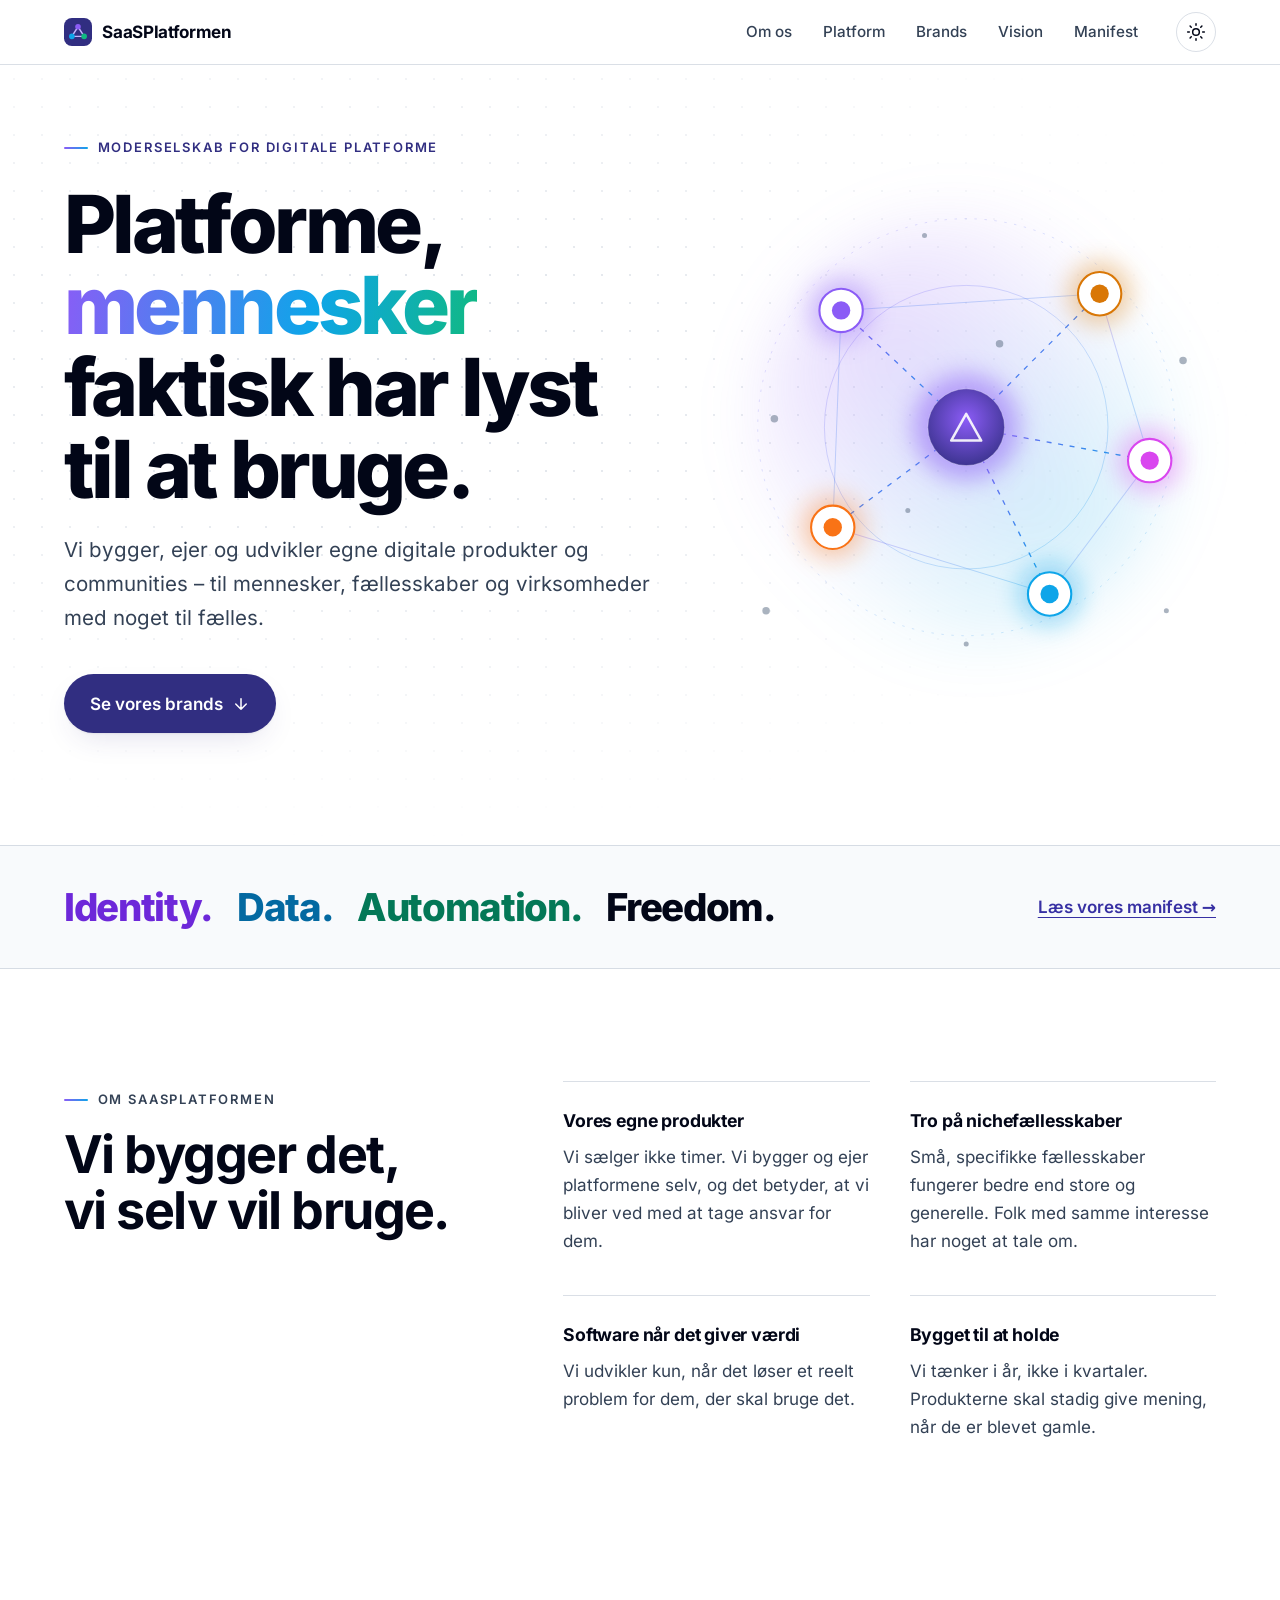
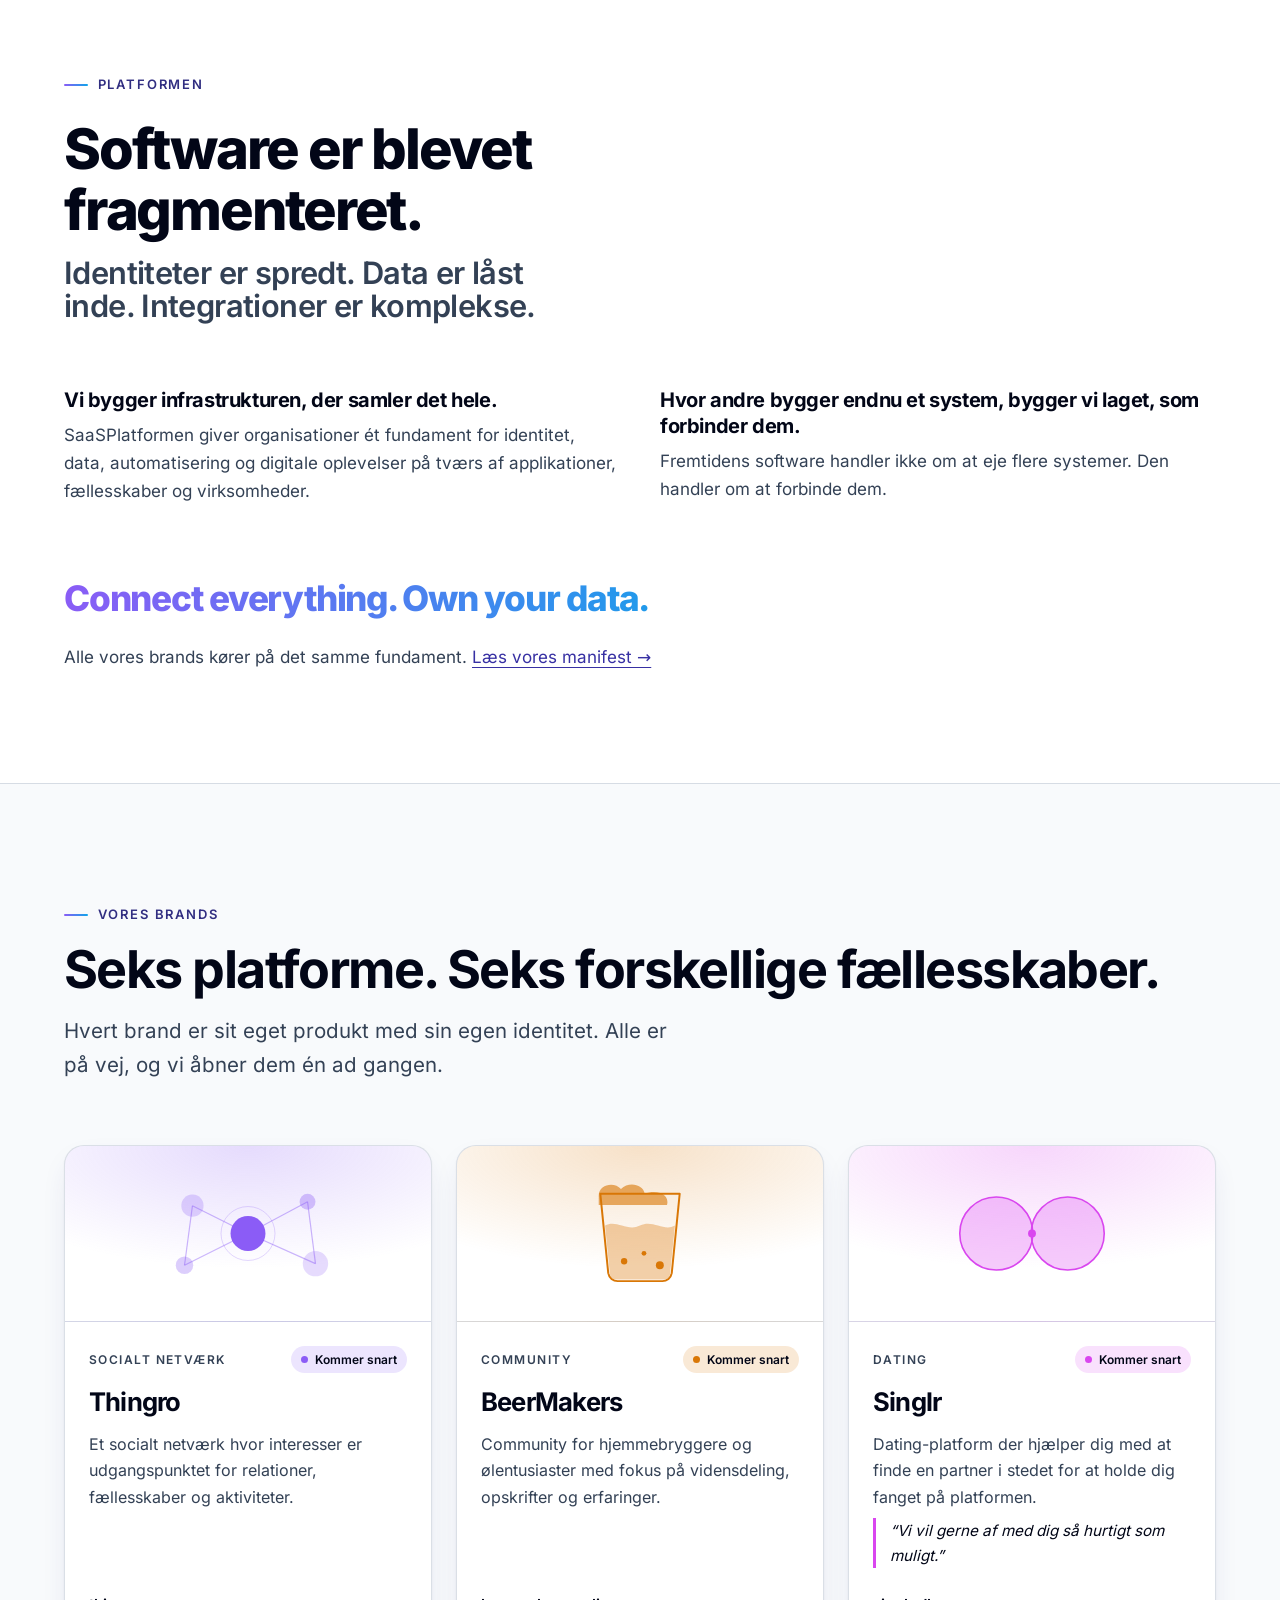
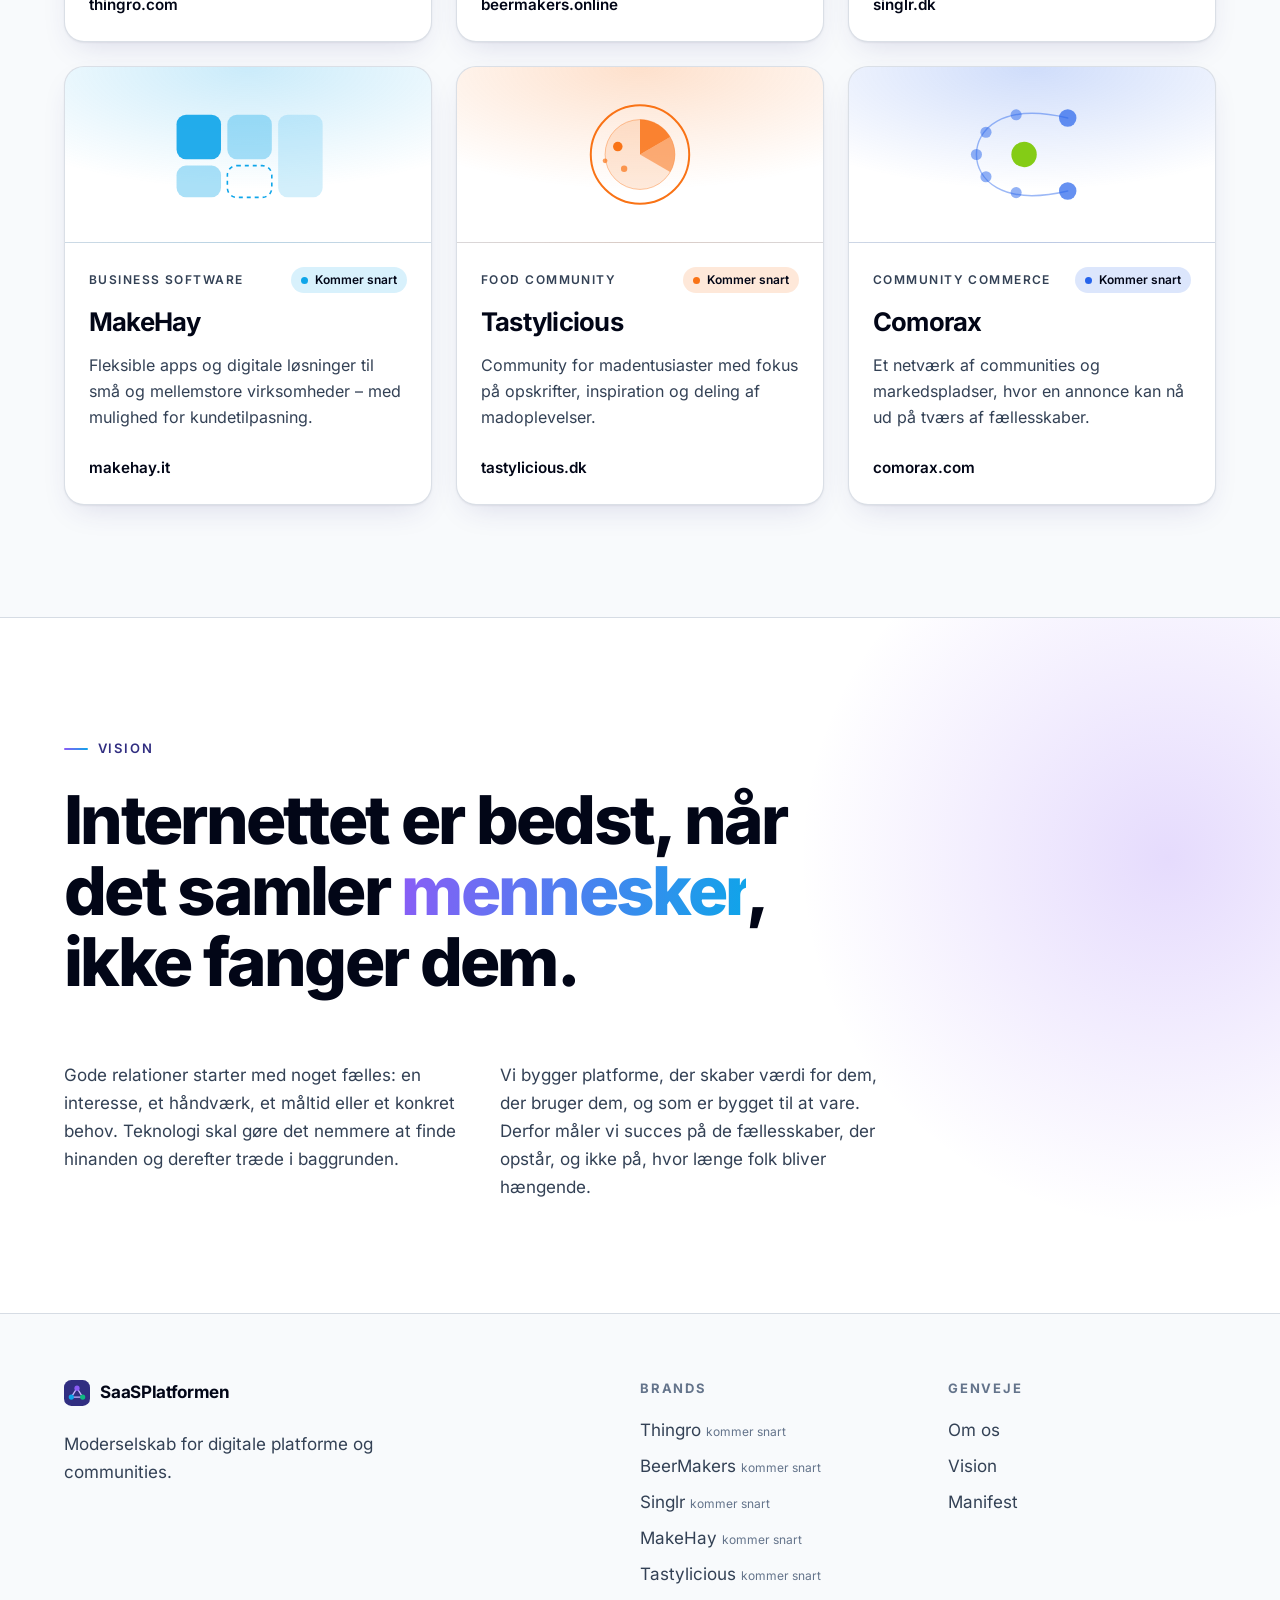
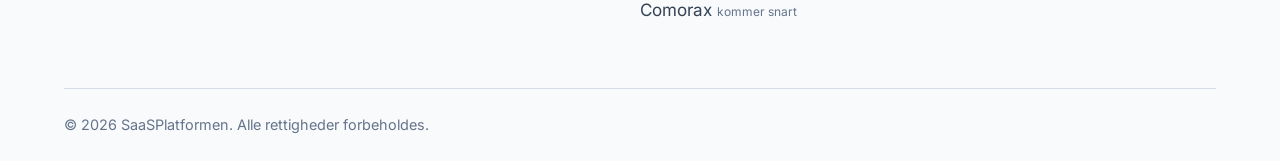
==== commit 16fde975: "Deploy 2026-11-15T19:55Z Co-authored-by: Copilot <223556219+Copilot@users.noreply.github.com>" ====
--- a/index.html
+++ b/index.html
@@ -1,4 +1,4 @@
-<!DOCTYPE html><html lang="da"> <head><meta charset="utf-8"><meta name="viewport" content="width=device-width, initial-scale=1"><title>SaaSPlatformen – Digitale platforme bygget til mennesker.</title><meta name="description" content="SaaSPlatformen er moderselskabet bag Thingro, BeerMakers, Singlr, MakeHay og Tastylicious. Vi bygger, ejer og udvikler digitale platforme og communities."><link rel="canonical" href="https://www.saasplatformen.dk/"><link rel="icon" type="image/svg+xml" href="/favicon.svg"><meta name="theme-color" content="#020617" media="(prefers-color-scheme: dark)"><meta name="theme-color" content="#ffffff" media="(prefers-color-scheme: light)"><meta property="og:type" content="website"><meta property="og:site_name" content="SaaSPlatformen"><meta property="og:locale" content="da_DK"><meta property="og:title" content="SaaSPlatformen – Digitale platforme bygget til mennesker."><meta property="og:description" content="SaaSPlatformen er moderselskabet bag Thingro, BeerMakers, Singlr, MakeHay og Tastylicious. Vi bygger, ejer og udvikler digitale platforme og communities."><meta property="og:url" content="https://www.saasplatformen.dk/"><meta property="og:image" content="https://www.saasplatformen.dk/og-default.png"><meta property="og:image:width" content="1200"><meta property="og:image:height" content="630"><meta property="og:image:alt" content="SaaSPlatformen – digitale platforme bygget til mennesker"><meta name="twitter:card" content="summary_large_image"><meta name="twitter:title" content="SaaSPlatformen – Digitale platforme bygget til mennesker."><meta name="twitter:description" content="SaaSPlatformen er moderselskabet bag Thingro, BeerMakers, Singlr, MakeHay og Tastylicious. Vi bygger, ejer og udvikler digitale platforme og communities."><meta name="twitter:image" content="https://www.saasplatformen.dk/og-default.png"><script>
+<!DOCTYPE html><html lang="da"> <head><meta charset="utf-8"><meta name="viewport" content="width=device-width, initial-scale=1"><title>SaaSPlatformen – Digitale platforme bygget til mennesker.</title><meta name="description" content="SaaSPlatformen er moderselskabet bag Thingro, BeerMakers, Singlr, MakeHay, Tastylicious og Comorax. Vi bygger, ejer og udvikler digitale platforme og communities."><link rel="canonical" href="https://www.saasplatformen.dk/"><link rel="icon" type="image/svg+xml" href="/favicon.svg"><meta name="theme-color" content="#020617" media="(prefers-color-scheme: dark)"><meta name="theme-color" content="#ffffff" media="(prefers-color-scheme: light)"><meta property="og:type" content="website"><meta property="og:site_name" content="SaaSPlatformen"><meta property="og:locale" content="da_DK"><meta property="og:title" content="SaaSPlatformen – Digitale platforme bygget til mennesker."><meta property="og:description" content="SaaSPlatformen er moderselskabet bag Thingro, BeerMakers, Singlr, MakeHay, Tastylicious og Comorax. Vi bygger, ejer og udvikler digitale platforme og communities."><meta property="og:url" content="https://www.saasplatformen.dk/"><meta property="og:image" content="https://www.saasplatformen.dk/og-default.png"><meta property="og:image:width" content="1200"><meta property="og:image:height" content="630"><meta property="og:image:alt" content="SaaSPlatformen – digitale platforme bygget til mennesker"><meta name="twitter:card" content="summary_large_image"><meta name="twitter:title" content="SaaSPlatformen – Digitale platforme bygget til mennesker."><meta name="twitter:description" content="SaaSPlatformen er moderselskabet bag Thingro, BeerMakers, Singlr, MakeHay, Tastylicious og Comorax. Vi bygger, ejer og udvikler digitale platforme og communities."><meta name="twitter:image" content="https://www.saasplatformen.dk/og-default.png"><script>
       (function () {
         var t = null;
         try {
@@ -9,14 +9,14 @@
         }
         document.documentElement.dataset.theme = t;
       })();
-    </script><script type="application/ld+json">{"@context":"https://schema.org","@graph":[{"@type":"Organization","@id":"https://www.saasplatformen.dk/#organization","name":"SaaSPlatformen","url":"https://www.saasplatformen.dk/","logo":"https://www.saasplatformen.dk/favicon.svg","description":"SaaSPlatformen er moderselskabet bag Thingro, BeerMakers, Singlr, MakeHay og Tastylicious. Vi bygger, ejer og udvikler digitale platforme og communities.","email":"kontakt@saasplatformen.dk","owns":[{"@type":"Brand","name":"Thingro","description":"Et socialt netværk hvor interesser er udgangspunktet for relationer, fællesskaber og aktiviteter."},{"@type":"Brand","name":"BeerMakers","description":"Community for hjemmebryggere og ølentusiaster med fokus på vidensdeling, opskrifter og erfaringer."},{"@type":"Brand","name":"Singlr","description":"Dating-platform der hjælper dig med at finde en partner i stedet for at holde dig fanget på platformen."},{"@type":"Brand","name":"MakeHay","description":"Fleksible apps og digitale løsninger til små og mellemstore virksomheder – med mulighed for kundetilpasning."},{"@type":"Brand","name":"Tastylicious","description":"Community for madentusiaster med fokus på opskrifter, inspiration og deling af madoplevelser."}]},{"@type":"WebSite","@id":"https://www.saasplatformen.dk/#website","url":"https://www.saasplatformen.dk/","name":"SaaSPlatformen","inLanguage":"da-DK","publisher":{"@id":"https://www.saasplatformen.dk/#organization"}}]}</script><link rel="stylesheet" href="/_astro/index.j2VjeoHw.css">
-<link rel="stylesheet" href="/_astro/index.DEeIuZM7.css"></head> <body> <a class="skip-link" href="#main">Gå til indhold</a> <header class="header" data-astro-cid-3ef6ksr2> <div class="container bar" data-astro-cid-3ef6ksr2> <a class="brand" href="/" aria-label="SaaSPlatformen – forside" data-astro-cid-3ef6ksr2> <svg width="28" height="28" viewBox="0 0 32 32" fill="none" aria-hidden="true"> <rect width="32" height="32" rx="9" fill="#312E81"></rect> <path d="M9 21 16 10l7 11M9 21h14" stroke="#C4B5FD" stroke-width="1.6" stroke-linejoin="round"></path> <circle cx="16" cy="10" r="3.2" fill="#8B5CF6"></circle> <circle cx="9" cy="21" r="3.2" fill="#0EA5E9"></circle> <circle cx="23" cy="21" r="3.2" fill="#10B981"></circle> </svg> <span data-astro-cid-3ef6ksr2>SaaSPlatformen</span> </a> <nav aria-label="Hovedmenu" data-astro-cid-3ef6ksr2> <ul data-astro-cid-3ef6ksr2> <li data-astro-cid-3ef6ksr2><a href="/#om" data-astro-cid-3ef6ksr2>Om os</a></li><li data-astro-cid-3ef6ksr2><a href="/#platform" data-astro-cid-3ef6ksr2>Platform</a></li><li data-astro-cid-3ef6ksr2><a href="/#brands" data-astro-cid-3ef6ksr2>Brands</a></li><li data-astro-cid-3ef6ksr2><a href="/#vision" data-astro-cid-3ef6ksr2>Vision</a></li><li data-astro-cid-3ef6ksr2><a href="/manifest/" data-astro-cid-3ef6ksr2>Manifest</a></li> </ul> </nav> <button class="theme" type="button" id="theme-toggle" aria-label="Skift mellem lyst og mørkt tema" data-astro-cid-3ef6ksr2> <svg class="sun" width="20" height="20" viewBox="0 0 24 24" fill="none" stroke="currentColor" stroke-width="1.8" stroke-linecap="round" aria-hidden="true" data-astro-cid-3ef6ksr2> <circle cx="12" cy="12" r="4" data-astro-cid-3ef6ksr2></circle> <path d="M12 2v2M12 20v2M4.9 4.9l1.4 1.4M17.7 17.7l1.4 1.4M2 12h2M20 12h2M4.9 19.1l1.4-1.4M17.7 6.3l1.4-1.4" data-astro-cid-3ef6ksr2></path> </svg> <svg class="moon" width="20" height="20" viewBox="0 0 24 24" fill="none" stroke="currentColor" stroke-width="1.8" stroke-linecap="round" stroke-linejoin="round" aria-hidden="true" data-astro-cid-3ef6ksr2> <path d="M20 14.5A8 8 0 0 1 9.5 4 8 8 0 1 0 20 14.5z" data-astro-cid-3ef6ksr2></path> </svg> </button> </div> </header>  <script type="module">document.getElementById("theme-toggle")?.addEventListener("click",()=>{const e=document.documentElement.dataset.theme==="dark"?"light":"dark";document.documentElement.dataset.theme=e;try{localStorage.setItem("theme",e)}catch{}});</script> <main id="main">  <section class="hero" data-astro-cid-bbe6dxrz> <div class="container wrap" data-astro-cid-bbe6dxrz> <div class="copy" data-astro-cid-bbe6dxrz> <p class="eyebrow" data-astro-cid-bbe6dxrz>Moderselskab for digitale platforme</p> <h1 data-astro-cid-bbe6dxrz>Platforme, <span class="grad" data-astro-cid-bbe6dxrz>mennesker</span> faktisk har lyst til at bruge.</h1> <p class="lead" data-astro-cid-bbe6dxrz>
+    </script><script type="application/ld+json">{"@context":"https://schema.org","@graph":[{"@type":"Organization","@id":"https://www.saasplatformen.dk/#organization","name":"SaaSPlatformen","url":"https://www.saasplatformen.dk/","logo":"https://www.saasplatformen.dk/favicon.svg","description":"SaaSPlatformen er moderselskabet bag Thingro, BeerMakers, Singlr, MakeHay, Tastylicious og Comorax. Vi bygger, ejer og udvikler digitale platforme og communities.","email":"kontakt@saasplatformen.dk","owns":[{"@type":"Brand","name":"Thingro","description":"Et socialt netværk hvor interesser er udgangspunktet for relationer, fællesskaber og aktiviteter."},{"@type":"Brand","name":"BeerMakers","description":"Community for hjemmebryggere og ølentusiaster med fokus på vidensdeling, opskrifter og erfaringer."},{"@type":"Brand","name":"Singlr","description":"Dating-platform der hjælper dig med at finde en partner i stedet for at holde dig fanget på platformen."},{"@type":"Brand","name":"MakeHay","description":"Fleksible apps og digitale løsninger til små og mellemstore virksomheder – med mulighed for kundetilpasning."},{"@type":"Brand","name":"Tastylicious","description":"Community for madentusiaster med fokus på opskrifter, inspiration og deling af madoplevelser."},{"@type":"Brand","name":"Comorax","description":"Et netværk af communities og markedspladser, hvor en annonce kan nå ud på tværs af fællesskaber."}]},{"@type":"WebSite","@id":"https://www.saasplatformen.dk/#website","url":"https://www.saasplatformen.dk/","name":"SaaSPlatformen","inLanguage":"da-DK","publisher":{"@id":"https://www.saasplatformen.dk/#organization"}}]}</script><link rel="stylesheet" href="/_astro/index.j2VjeoHw.css">
+<link rel="stylesheet" href="/_astro/index.DRmM2tpg.css"></head> <body> <a class="skip-link" href="#main">Gå til indhold</a> <header class="header" data-astro-cid-3ef6ksr2> <div class="container bar" data-astro-cid-3ef6ksr2> <a class="brand" href="/" aria-label="SaaSPlatformen – forside" data-astro-cid-3ef6ksr2> <svg width="28" height="28" viewBox="0 0 32 32" fill="none" aria-hidden="true"> <rect width="32" height="32" rx="9" fill="#312E81"></rect> <path d="M9 21 16 10l7 11M9 21h14" stroke="#C4B5FD" stroke-width="1.6" stroke-linejoin="round"></path> <circle cx="16" cy="10" r="3.2" fill="#8B5CF6"></circle> <circle cx="9" cy="21" r="3.2" fill="#0EA5E9"></circle> <circle cx="23" cy="21" r="3.2" fill="#10B981"></circle> </svg> <span data-astro-cid-3ef6ksr2>SaaSPlatformen</span> </a> <nav aria-label="Hovedmenu" data-astro-cid-3ef6ksr2> <ul data-astro-cid-3ef6ksr2> <li data-astro-cid-3ef6ksr2><a href="/#om" data-astro-cid-3ef6ksr2>Om os</a></li><li data-astro-cid-3ef6ksr2><a href="/#platform" data-astro-cid-3ef6ksr2>Platform</a></li><li data-astro-cid-3ef6ksr2><a href="/#brands" data-astro-cid-3ef6ksr2>Brands</a></li><li data-astro-cid-3ef6ksr2><a href="/#vision" data-astro-cid-3ef6ksr2>Vision</a></li><li data-astro-cid-3ef6ksr2><a href="/manifest/" data-astro-cid-3ef6ksr2>Manifest</a></li> </ul> </nav> <button class="theme" type="button" id="theme-toggle" aria-label="Skift mellem lyst og mørkt tema" data-astro-cid-3ef6ksr2> <svg class="sun" width="20" height="20" viewBox="0 0 24 24" fill="none" stroke="currentColor" stroke-width="1.8" stroke-linecap="round" aria-hidden="true" data-astro-cid-3ef6ksr2> <circle cx="12" cy="12" r="4" data-astro-cid-3ef6ksr2></circle> <path d="M12 2v2M12 20v2M4.9 4.9l1.4 1.4M17.7 17.7l1.4 1.4M2 12h2M20 12h2M4.9 19.1l1.4-1.4M17.7 6.3l1.4-1.4" data-astro-cid-3ef6ksr2></path> </svg> <svg class="moon" width="20" height="20" viewBox="0 0 24 24" fill="none" stroke="currentColor" stroke-width="1.8" stroke-linecap="round" stroke-linejoin="round" aria-hidden="true" data-astro-cid-3ef6ksr2> <path d="M20 14.5A8 8 0 0 1 9.5 4 8 8 0 1 0 20 14.5z" data-astro-cid-3ef6ksr2></path> </svg> </button> </div> </header>  <script type="module">document.getElementById("theme-toggle")?.addEventListener("click",()=>{const e=document.documentElement.dataset.theme==="dark"?"light":"dark";document.documentElement.dataset.theme=e;try{localStorage.setItem("theme",e)}catch{}});</script> <main id="main">  <section class="hero" data-astro-cid-bbe6dxrz> <div class="container wrap" data-astro-cid-bbe6dxrz> <div class="copy" data-astro-cid-bbe6dxrz> <p class="eyebrow" data-astro-cid-bbe6dxrz>Moderselskab for digitale platforme</p> <h1 data-astro-cid-bbe6dxrz>Platforme, <span class="grad" data-astro-cid-bbe6dxrz>mennesker</span> faktisk har lyst til at bruge.</h1> <p class="lead" data-astro-cid-bbe6dxrz>
 Vi bygger, ejer og udvikler egne digitale produkter og communities – til mennesker, fællesskaber og
         virksomheder med noget til fælles.
 </p> <div class="cta" data-astro-cid-bbe6dxrz> <a class="btn" href="#brands" data-astro-cid-bbe6dxrz>
 Se vores brands
 <svg width="18" height="18" viewBox="0 0 24 24" fill="none" stroke="currentColor" stroke-width="2" stroke-linecap="round" stroke-linejoin="round" aria-hidden="true" data-astro-cid-bbe6dxrz><path d="M12 5v14M5 12l7 7 7-7" data-astro-cid-bbe6dxrz></path></svg> </a>  </div> </div> <div class="hero-graphic" aria-hidden="true" data-astro-cid-l7fi6if4> <div class="glow" data-astro-cid-l7fi6if4></div> <svg viewBox="0 0 600 600" role="presentation" focusable="false" data-astro-cid-l7fi6if4> <defs data-astro-cid-l7fi6if4> <radialGradient id="hg-core" cx="50%" cy="40%" r="70%" data-astro-cid-l7fi6if4> <stop offset="0" stop-color="#8B5CF6" data-astro-cid-l7fi6if4></stop> <stop offset="1" stop-color="#312E81" data-astro-cid-l7fi6if4></stop> </radialGradient> <linearGradient id="hg-line" x1="0" y1="0" x2="1" y2="1" data-astro-cid-l7fi6if4> <stop offset="0" stop-color="#8B5CF6" data-astro-cid-l7fi6if4></stop> <stop offset="1" stop-color="#0EA5E9" data-astro-cid-l7fi6if4></stop> </linearGradient> <filter id="hg-blur" x="-50%" y="-50%" width="200%" height="200%" data-astro-cid-l7fi6if4> <feGaussianBlur stdDeviation="14" data-astro-cid-l7fi6if4></feGaussianBlur> </filter> </defs> <circle cx="300" cy="300" r="250" fill="none" stroke="url(#hg-line)" stroke-opacity="0.25" stroke-dasharray="2 10" stroke-linecap="round" class="orbit" data-astro-cid-l7fi6if4></circle> <circle cx="300" cy="300" r="170" fill="none" stroke="url(#hg-line)" stroke-opacity="0.3" data-astro-cid-l7fi6if4></circle> <line x1="150" y1="160" x2="460" y2="140" stroke="url(#hg-line)" stroke-opacity="0.3" stroke-width="1.2" data-astro-cid-l7fi6if4></line><line x1="460" y1="140" x2="520" y2="340" stroke="url(#hg-line)" stroke-opacity="0.3" stroke-width="1.2" data-astro-cid-l7fi6if4></line><line x1="520" y1="340" x2="400" y2="500" stroke="url(#hg-line)" stroke-opacity="0.3" stroke-width="1.2" data-astro-cid-l7fi6if4></line><line x1="400" y1="500" x2="140" y2="420" stroke="url(#hg-line)" stroke-opacity="0.3" stroke-width="1.2" data-astro-cid-l7fi6if4></line><line x1="140" y1="420" x2="150" y2="160" stroke="url(#hg-line)" stroke-opacity="0.3" stroke-width="1.2" data-astro-cid-l7fi6if4></line> <line x1="300" y1="300" x2="150" y2="160" stroke="url(#hg-line)" stroke-width="1.6" stroke-dasharray="6 8" class="flow" data-astro-cid-l7fi6if4></line><line x1="300" y1="300" x2="460" y2="140" stroke="url(#hg-line)" stroke-width="1.6" stroke-dasharray="6 8" class="flow" data-astro-cid-l7fi6if4></line><line x1="300" y1="300" x2="520" y2="340" stroke="url(#hg-line)" stroke-width="1.6" stroke-dasharray="6 8" class="flow" data-astro-cid-l7fi6if4></line><line x1="300" y1="300" x2="400" y2="500" stroke="url(#hg-line)" stroke-width="1.6" stroke-dasharray="6 8" class="flow" data-astro-cid-l7fi6if4></line><line x1="300" y1="300" x2="140" y2="420" stroke="url(#hg-line)" stroke-width="1.6" stroke-dasharray="6 8" class="flow" data-astro-cid-l7fi6if4></line> <circle cx="70" cy="290" r="4.5" fill="var(--faint)" opacity="0.55" data-astro-cid-l7fi6if4></circle><circle cx="250" cy="70" r="3" fill="var(--faint)" opacity="0.55" data-astro-cid-l7fi6if4></circle><circle cx="560" cy="220" r="4.5" fill="var(--faint)" opacity="0.55" data-astro-cid-l7fi6if4></circle><circle cx="300" cy="560" r="3" fill="var(--faint)" opacity="0.55" data-astro-cid-l7fi6if4></circle><circle cx="60" cy="520" r="4.5" fill="var(--faint)" opacity="0.55" data-astro-cid-l7fi6if4></circle><circle cx="540" cy="520" r="3" fill="var(--faint)" opacity="0.55" data-astro-cid-l7fi6if4></circle><circle cx="340" cy="200" r="4.5" fill="var(--faint)" opacity="0.55" data-astro-cid-l7fi6if4></circle><circle cx="230" cy="400" r="3" fill="var(--faint)" opacity="0.55" data-astro-cid-l7fi6if4></circle> <g class="float" style="--d:0s" data-astro-cid-l7fi6if4> <circle cx="300" cy="300" r="64" fill="#8B5CF6" opacity="0.5" filter="url(#hg-blur)" data-astro-cid-l7fi6if4></circle> <circle cx="300" cy="300" r="46" fill="url(#hg-core)" data-astro-cid-l7fi6if4></circle> <circle cx="300" cy="300" r="46" fill="none" stroke="#fff" stroke-opacity="0.35" data-astro-cid-l7fi6if4></circle> <path d="M282 316 300 284l18 32zM282 316h36" fill="none" stroke="#fff" stroke-opacity="0.9" stroke-width="3" stroke-linejoin="round" data-astro-cid-l7fi6if4></path> </g> <g class="float" style="--d:0s" data-astro-cid-l7fi6if4> <circle cx="150" cy="160" r="38" fill="#8B5CF6" opacity="0.35" filter="url(#hg-blur)" data-astro-cid-l7fi6if4></circle> <circle cx="150" cy="160" r="26" fill="var(--card)" stroke="#8B5CF6" stroke-width="2.5" data-astro-cid-l7fi6if4></circle> <circle cx="150" cy="160" r="11" fill="#8B5CF6" data-astro-cid-l7fi6if4></circle> </g><g class="float" style="--d:-1.2s" data-astro-cid-l7fi6if4> <circle cx="460" cy="140" r="38" fill="#D97706" opacity="0.35" filter="url(#hg-blur)" data-astro-cid-l7fi6if4></circle> <circle cx="460" cy="140" r="26" fill="var(--card)" stroke="#D97706" stroke-width="2.5" data-astro-cid-l7fi6if4></circle> <circle cx="460" cy="140" r="11" fill="#D97706" data-astro-cid-l7fi6if4></circle> </g><g class="float" style="--d:-2.4s" data-astro-cid-l7fi6if4> <circle cx="520" cy="340" r="38" fill="#D946EF" opacity="0.35" filter="url(#hg-blur)" data-astro-cid-l7fi6if4></circle> <circle cx="520" cy="340" r="26" fill="var(--card)" stroke="#D946EF" stroke-width="2.5" data-astro-cid-l7fi6if4></circle> <circle cx="520" cy="340" r="11" fill="#D946EF" data-astro-cid-l7fi6if4></circle> </g><g class="float" style="--d:-3.6s" data-astro-cid-l7fi6if4> <circle cx="400" cy="500" r="38" fill="#0EA5E9" opacity="0.35" filter="url(#hg-blur)" data-astro-cid-l7fi6if4></circle> <circle cx="400" cy="500" r="26" fill="var(--card)" stroke="#0EA5E9" stroke-width="2.5" data-astro-cid-l7fi6if4></circle> <circle cx="400" cy="500" r="11" fill="#0EA5E9" data-astro-cid-l7fi6if4></circle> </g><g class="float" style="--d:-4.8s" data-astro-cid-l7fi6if4> <circle cx="140" cy="420" r="38" fill="#F97316" opacity="0.35" filter="url(#hg-blur)" data-astro-cid-l7fi6if4></circle> <circle cx="140" cy="420" r="26" fill="var(--card)" stroke="#F97316" stroke-width="2.5" data-astro-cid-l7fi6if4></circle> <circle cx="140" cy="420" r="11" fill="#F97316" data-astro-cid-l7fi6if4></circle> </g> </svg> </div>  </div> </section>  <section class="slogan" aria-label="Vores slogan" data-astro-cid-myv7pgxt> <div class="container" data-astro-cid-myv7pgxt> <p data-astro-cid-myv7pgxt> <span data-astro-cid-myv7pgxt>Identity.</span><span data-astro-cid-myv7pgxt>Data.</span><span data-astro-cid-myv7pgxt>Automation.</span><span data-astro-cid-myv7pgxt>Freedom.</span> </p> <a href="/manifest/" data-astro-cid-myv7pgxt>Læs vores manifest →</a> </div> </section>  <section class="section" id="om" aria-labelledby="om-h" data-astro-cid-v2cbyr3p> <div class="container wrap" data-astro-cid-v2cbyr3p> <div data-astro-cid-v2cbyr3p> <p class="eyebrow" data-astro-cid-v2cbyr3p>Om SaaSPlatformen</p> <h2 class="h2" id="om-h" data-astro-cid-v2cbyr3p>Vi bygger det, vi selv vil bruge.</h2> </div> <ul class="points" data-astro-cid-v2cbyr3p> <li data-astro-cid-v2cbyr3p> <h3 data-astro-cid-v2cbyr3p>Vores egne produkter</h3> <p data-astro-cid-v2cbyr3p>Vi sælger ikke timer. Vi bygger og ejer platformene selv, og det betyder, at vi bliver ved med at tage ansvar for dem.</p> </li> <li data-astro-cid-v2cbyr3p> <h3 data-astro-cid-v2cbyr3p>Tro på nichefællesskaber</h3> <p data-astro-cid-v2cbyr3p>Små, specifikke fællesskaber fungerer bedre end store og generelle. Folk med samme interesse har noget at tale om.</p> </li> <li data-astro-cid-v2cbyr3p> <h3 data-astro-cid-v2cbyr3p>Software når det giver værdi</h3> <p data-astro-cid-v2cbyr3p>Vi udvikler kun, når det løser et reelt problem for dem, der skal bruge det.</p> </li> <li data-astro-cid-v2cbyr3p> <h3 data-astro-cid-v2cbyr3p>Bygget til at holde</h3> <p data-astro-cid-v2cbyr3p>Vi tænker i år, ikke i kvartaler. Produkterne skal stadig give mening, når de er blevet gamle.</p> </li> </ul> </div> </section>  <section class="section platform" id="platform" aria-labelledby="platform-h" data-astro-cid-zpomngsj> <div class="container" data-astro-cid-zpomngsj> <p class="eyebrow" data-astro-cid-zpomngsj>Platformen</p> <h2 id="platform-h" data-astro-cid-zpomngsj>
 Software er blevet fragmenteret.
-<span data-astro-cid-zpomngsj>Identiteter er spredt. Data er låst inde. Integrationer er komplekse.</span> </h2> <div class="cols" data-astro-cid-zpomngsj> <div data-astro-cid-zpomngsj> <p class="strong" data-astro-cid-zpomngsj>Vi bygger infrastrukturen, der samler det hele.</p> <p data-astro-cid-zpomngsj>SaaSPlatformen giver organisationer ét fundament for identitet, data, automatisering og digitale oplevelser på tværs af applikationer, fællesskaber og virksomheder.</p> </div> <div data-astro-cid-zpomngsj> <p class="strong" data-astro-cid-zpomngsj>Hvor andre bygger endnu et system, bygger vi laget, som forbinder dem.</p> <p data-astro-cid-zpomngsj>Fremtidens software handler ikke om at eje flere systemer. Den handler om at forbinde dem.</p> </div> </div> <p class="tag" data-astro-cid-zpomngsj>Connect everything. Own your data.</p> <p class="proof" data-astro-cid-zpomngsj>Alle vores brands kører på det samme fundament. <a href="/manifest/" data-astro-cid-zpomngsj>Læs vores manifest →</a></p> </div> </section>  <section class="section brands" id="brands" aria-labelledby="brands-h" data-astro-cid-syh6xvgc> <div class="container" data-astro-cid-syh6xvgc> <p class="eyebrow" data-astro-cid-syh6xvgc>Vores brands</p> <h2 class="h2" id="brands-h" data-astro-cid-syh6xvgc>Fem platforme. Fem forskellige fællesskaber.</h2> <p class="lead" data-astro-cid-syh6xvgc>Hvert brand er sit eget produkt med sin egen identitet. Alle er på vej, og vi åbner dem én ad gangen.</p> <div class="grid" data-astro-cid-syh6xvgc> <article class="card" style="--accent:#8B5CF6;--accent-soft:#C4B5FD" data-astro-cid-u4sqbx3u> <div class="visual" data-astro-cid-u4sqbx3u> <svg class="vis vis-thingro" viewBox="0 0 320 160" fill="none" aria-hidden="true" focusable="false" data-astro-cid-pefu3wph> <g data-astro-cid-pefu3wph> <g stroke="currentColor" stroke-opacity="0.45" stroke-width="1.5" data-astro-cid-pefu3wph> <line x1="160" y1="80" x2="90" y2="45" data-astro-cid-pefu3wph></line> <line x1="160" y1="80" x2="235" y2="40" data-astro-cid-pefu3wph></line> <line x1="160" y1="80" x2="80" y2="120" data-astro-cid-pefu3wph></line> <line x1="160" y1="80" x2="245" y2="118" data-astro-cid-pefu3wph></line> <line x1="90" y1="45" x2="80" y2="120" data-astro-cid-pefu3wph></line> <line x1="235" y1="40" x2="245" y2="118" data-astro-cid-pefu3wph></line> </g> <circle class="n n1" cx="90" cy="45" r="14" fill="currentColor" fill-opacity="0.25" data-astro-cid-pefu3wph></circle> <circle class="n n2" cx="235" cy="40" r="10" fill="currentColor" fill-opacity="0.35" data-astro-cid-pefu3wph></circle> <circle class="n n3" cx="80" cy="120" r="11" fill="currentColor" fill-opacity="0.3" data-astro-cid-pefu3wph></circle> <circle class="n n4" cx="245" cy="118" r="16" fill="currentColor" fill-opacity="0.22" data-astro-cid-pefu3wph></circle> <circle cx="160" cy="80" r="22" fill="currentColor" data-astro-cid-pefu3wph></circle> <circle cx="160" cy="80" r="34" stroke="currentColor" stroke-opacity="0.3" data-astro-cid-pefu3wph></circle> </g>     </svg>  </div> <div class="body" data-astro-cid-u4sqbx3u> <div class="meta" data-astro-cid-u4sqbx3u> <p class="category" data-astro-cid-u4sqbx3u>Socialt netværk</p> <p class="soon" data-astro-cid-u4sqbx3u><span class="dot" data-astro-cid-u4sqbx3u></span>Kommer snart</p> </div> <h3 data-astro-cid-u4sqbx3u>Thingro</h3> <p class="desc" data-astro-cid-u4sqbx3u>Et socialt netværk hvor interesser er udgangspunktet for relationer, fællesskaber og aktiviteter.</p>  <p class="domain" data-astro-cid-u4sqbx3u>thingro.com</p> </div> </article> <article class="card" style="--accent:#D97706;--accent-soft:#FCD34D" data-astro-cid-u4sqbx3u> <div class="visual" data-astro-cid-u4sqbx3u> <svg class="vis vis-beermakers" viewBox="0 0 320 160" fill="none" aria-hidden="true" focusable="false" data-astro-cid-pefu3wph>  <g data-astro-cid-pefu3wph> <path d="M110 30h100l-10 100a12 12 0 0 1-12 10h-56a12 12 0 0 1-12-10z" stroke="currentColor" stroke-width="2.5" stroke-linejoin="round" data-astro-cid-pefu3wph></path> <path class="liquid" d="M116 70c14-8 28 8 44 0s30 8 44 0l-6 60a8 8 0 0 1-8 8h-60a8 8 0 0 1-8-8z" fill="currentColor" fill-opacity="0.35" data-astro-cid-pefu3wph></path> <path d="M108 32c0-14 20-18 28-8 10-10 28-6 30 6 14-6 32 0 28 14H108z" fill="currentColor" fill-opacity="0.6" data-astro-cid-pefu3wph></path> <circle class="b b1" cx="140" cy="115" r="4" fill="currentColor" data-astro-cid-pefu3wph></circle> <circle class="b b2" cx="165" cy="105" r="3" fill="currentColor" data-astro-cid-pefu3wph></circle> <circle class="b b3" cx="185" cy="120" r="5" fill="currentColor" data-astro-cid-pefu3wph></circle> </g>    </svg>  </div> <div class="body" data-astro-cid-u4sqbx3u> <div class="meta" data-astro-cid-u4sqbx3u> <p class="category" data-astro-cid-u4sqbx3u>Community</p> <p class="soon" data-astro-cid-u4sqbx3u><span class="dot" data-astro-cid-u4sqbx3u></span>Kommer snart</p> </div> <h3 data-astro-cid-u4sqbx3u>BeerMakers</h3> <p class="desc" data-astro-cid-u4sqbx3u>Community for hjemmebryggere og ølentusiaster med fokus på vidensdeling, opskrifter og erfaringer.</p>  <p class="domain" data-astro-cid-u4sqbx3u>beermakers.online</p> </div> </article> <article class="card" style="--accent:#D946EF;--accent-soft:#F5D0FE" data-astro-cid-u4sqbx3u> <div class="visual" data-astro-cid-u4sqbx3u> <svg class="vis vis-singlr" viewBox="0 0 320 160" fill="none" aria-hidden="true" focusable="false" data-astro-cid-pefu3wph>   <g data-astro-cid-pefu3wph> <circle class="c1" cx="115" cy="80" r="46" fill="currentColor" fill-opacity="0.28" data-astro-cid-pefu3wph></circle> <circle class="c2" cx="205" cy="80" r="46" fill="currentColor" fill-opacity="0.28" data-astro-cid-pefu3wph></circle> <circle class="c1" cx="115" cy="80" r="46" stroke="currentColor" stroke-width="2" data-astro-cid-pefu3wph></circle> <circle class="c2" cx="205" cy="80" r="46" stroke="currentColor" stroke-width="2" data-astro-cid-pefu3wph></circle> <circle cx="160" cy="80" r="5" fill="currentColor" data-astro-cid-pefu3wph></circle> </g>   </svg>  </div> <div class="body" data-astro-cid-u4sqbx3u> <div class="meta" data-astro-cid-u4sqbx3u> <p class="category" data-astro-cid-u4sqbx3u>Dating</p> <p class="soon" data-astro-cid-u4sqbx3u><span class="dot" data-astro-cid-u4sqbx3u></span>Kommer snart</p> </div> <h3 data-astro-cid-u4sqbx3u>Singlr</h3> <p class="desc" data-astro-cid-u4sqbx3u>Dating-platform der hjælper dig med at finde en partner i stedet for at holde dig fanget på platformen.</p> <p class="note" data-astro-cid-u4sqbx3u>“Vi vil gerne af med dig så hurtigt som muligt.”</p> <p class="domain" data-astro-cid-u4sqbx3u>singlr.dk</p> </div> </article> <article class="card" style="--accent:#0EA5E9;--accent-soft:#7DD3FC" data-astro-cid-u4sqbx3u> <div class="visual" data-astro-cid-u4sqbx3u> <svg class="vis vis-makehay" viewBox="0 0 320 160" fill="none" aria-hidden="true" focusable="false" data-astro-cid-pefu3wph>    <g data-astro-cid-pefu3wph> <rect class="m m1" x="70" y="30" width="56" height="56" rx="12" fill="currentColor" fill-opacity="0.9" data-astro-cid-pefu3wph></rect> <rect class="m m2" x="134" y="30" width="56" height="56" rx="12" fill="currentColor" fill-opacity="0.35" data-astro-cid-pefu3wph></rect> <rect class="m m3" x="70" y="94" width="56" height="40" rx="12" fill="currentColor" fill-opacity="0.35" data-astro-cid-pefu3wph></rect> <rect class="m m4" x="134" y="94" width="56" height="40" rx="12" stroke="currentColor" stroke-width="2" stroke-dasharray="5 5" data-astro-cid-pefu3wph></rect> <rect class="m m5" x="198" y="30" width="56" height="104" rx="12" fill="currentColor" fill-opacity="0.18" data-astro-cid-pefu3wph></rect> </g>  </svg>  </div> <div class="body" data-astro-cid-u4sqbx3u> <div class="meta" data-astro-cid-u4sqbx3u> <p class="category" data-astro-cid-u4sqbx3u>Business software</p> <p class="soon" data-astro-cid-u4sqbx3u><span class="dot" data-astro-cid-u4sqbx3u></span>Kommer snart</p> </div> <h3 data-astro-cid-u4sqbx3u>MakeHay</h3> <p class="desc" data-astro-cid-u4sqbx3u>Fleksible apps og digitale løsninger til små og mellemstore virksomheder – med mulighed for kundetilpasning.</p>  <p class="domain" data-astro-cid-u4sqbx3u>makehay.it</p> </div> </article> <article class="card" style="--accent:#F97316;--accent-soft:#FDBA74" data-astro-cid-u4sqbx3u> <div class="visual" data-astro-cid-u4sqbx3u> <svg class="vis vis-tastylicious" viewBox="0 0 320 160" fill="none" aria-hidden="true" focusable="false" data-astro-cid-pefu3wph>     <g class="plate" data-astro-cid-pefu3wph> <circle cx="160" cy="80" r="62" stroke="currentColor" stroke-width="2.5" data-astro-cid-pefu3wph></circle> <circle cx="160" cy="80" r="44" fill="currentColor" fill-opacity="0.15" stroke="currentColor" stroke-opacity="0.5" data-astro-cid-pefu3wph></circle> <path d="M160 80V36a44 44 0 0 1 38 22z" fill="currentColor" fill-opacity="0.85" data-astro-cid-pefu3wph></path> <path d="M160 80l38-22a44 44 0 0 1 0 44z" fill="currentColor" fill-opacity="0.5" data-astro-cid-pefu3wph></path> <circle cx="132" cy="70" r="6" fill="currentColor" data-astro-cid-pefu3wph></circle> <circle cx="140" cy="98" r="4" fill="currentColor" fill-opacity="0.7" data-astro-cid-pefu3wph></circle> <circle cx="116" cy="88" r="3" fill="currentColor" fill-opacity="0.7" data-astro-cid-pefu3wph></circle> </g> </svg>  </div> <div class="body" data-astro-cid-u4sqbx3u> <div class="meta" data-astro-cid-u4sqbx3u> <p class="category" data-astro-cid-u4sqbx3u>Food community</p> <p class="soon" data-astro-cid-u4sqbx3u><span class="dot" data-astro-cid-u4sqbx3u></span>Kommer snart</p> </div> <h3 data-astro-cid-u4sqbx3u>Tastylicious</h3> <p class="desc" data-astro-cid-u4sqbx3u>Community for madentusiaster med fokus på opskrifter, inspiration og deling af madoplevelser.</p>  <p class="domain" data-astro-cid-u4sqbx3u>tastylicious.dk</p> </div> </article>  </div> </div> </section>  <section class="section vision" id="vision" aria-labelledby="vision-h" data-astro-cid-jqueckjh> <div class="container" data-astro-cid-jqueckjh> <p class="eyebrow" data-astro-cid-jqueckjh>Vision</p> <h2 id="vision-h" data-astro-cid-jqueckjh>
+<span data-astro-cid-zpomngsj>Identiteter er spredt. Data er låst inde. Integrationer er komplekse.</span> </h2> <div class="cols" data-astro-cid-zpomngsj> <div data-astro-cid-zpomngsj> <p class="strong" data-astro-cid-zpomngsj>Vi bygger infrastrukturen, der samler det hele.</p> <p data-astro-cid-zpomngsj>SaaSPlatformen giver organisationer ét fundament for identitet, data, automatisering og digitale oplevelser på tværs af applikationer, fællesskaber og virksomheder.</p> </div> <div data-astro-cid-zpomngsj> <p class="strong" data-astro-cid-zpomngsj>Hvor andre bygger endnu et system, bygger vi laget, som forbinder dem.</p> <p data-astro-cid-zpomngsj>Fremtidens software handler ikke om at eje flere systemer. Den handler om at forbinde dem.</p> </div> </div> <p class="tag" data-astro-cid-zpomngsj>Connect everything. Own your data.</p> <p class="proof" data-astro-cid-zpomngsj>Alle vores brands kører på det samme fundament. <a href="/manifest/" data-astro-cid-zpomngsj>Læs vores manifest →</a></p> </div> </section>  <section class="section brands" id="brands" aria-labelledby="brands-h" data-astro-cid-syh6xvgc> <div class="container" data-astro-cid-syh6xvgc> <p class="eyebrow" data-astro-cid-syh6xvgc>Vores brands</p> <h2 class="h2" id="brands-h" data-astro-cid-syh6xvgc>Seks platforme. Seks forskellige fællesskaber.</h2> <p class="lead" data-astro-cid-syh6xvgc>Hvert brand er sit eget produkt med sin egen identitet. Alle er på vej, og vi åbner dem én ad gangen.</p> <div class="grid" data-astro-cid-syh6xvgc> <article class="card" style="--accent:#8B5CF6;--accent-soft:#C4B5FD" data-astro-cid-u4sqbx3u> <div class="visual" data-astro-cid-u4sqbx3u> <svg class="vis vis-thingro" viewBox="0 0 320 160" fill="none" aria-hidden="true" focusable="false" data-astro-cid-pefu3wph> <g data-astro-cid-pefu3wph> <g stroke="currentColor" stroke-opacity="0.45" stroke-width="1.5" data-astro-cid-pefu3wph> <line x1="160" y1="80" x2="90" y2="45" data-astro-cid-pefu3wph></line> <line x1="160" y1="80" x2="235" y2="40" data-astro-cid-pefu3wph></line> <line x1="160" y1="80" x2="80" y2="120" data-astro-cid-pefu3wph></line> <line x1="160" y1="80" x2="245" y2="118" data-astro-cid-pefu3wph></line> <line x1="90" y1="45" x2="80" y2="120" data-astro-cid-pefu3wph></line> <line x1="235" y1="40" x2="245" y2="118" data-astro-cid-pefu3wph></line> </g> <circle class="n n1" cx="90" cy="45" r="14" fill="currentColor" fill-opacity="0.25" data-astro-cid-pefu3wph></circle> <circle class="n n2" cx="235" cy="40" r="10" fill="currentColor" fill-opacity="0.35" data-astro-cid-pefu3wph></circle> <circle class="n n3" cx="80" cy="120" r="11" fill="currentColor" fill-opacity="0.3" data-astro-cid-pefu3wph></circle> <circle class="n n4" cx="245" cy="118" r="16" fill="currentColor" fill-opacity="0.22" data-astro-cid-pefu3wph></circle> <circle cx="160" cy="80" r="22" fill="currentColor" data-astro-cid-pefu3wph></circle> <circle cx="160" cy="80" r="34" stroke="currentColor" stroke-opacity="0.3" data-astro-cid-pefu3wph></circle> </g>      </svg>  </div> <div class="body" data-astro-cid-u4sqbx3u> <div class="meta" data-astro-cid-u4sqbx3u> <p class="category" data-astro-cid-u4sqbx3u>Socialt netværk</p> <p class="soon" data-astro-cid-u4sqbx3u><span class="dot" data-astro-cid-u4sqbx3u></span>Kommer snart</p> </div> <h3 data-astro-cid-u4sqbx3u>Thingro</h3> <p class="desc" data-astro-cid-u4sqbx3u>Et socialt netværk hvor interesser er udgangspunktet for relationer, fællesskaber og aktiviteter.</p>  <p class="domain" data-astro-cid-u4sqbx3u><a href="https://thingro.com" target="_blank" rel="noopener noreferrer" data-astro-cid-u4sqbx3u>thingro.com</a></p> </div> </article> <article class="card" style="--accent:#D97706;--accent-soft:#FCD34D" data-astro-cid-u4sqbx3u> <div class="visual" data-astro-cid-u4sqbx3u> <svg class="vis vis-beermakers" viewBox="0 0 320 160" fill="none" aria-hidden="true" focusable="false" data-astro-cid-pefu3wph>  <g data-astro-cid-pefu3wph> <path d="M110 30h100l-10 100a12 12 0 0 1-12 10h-56a12 12 0 0 1-12-10z" stroke="currentColor" stroke-width="2.5" stroke-linejoin="round" data-astro-cid-pefu3wph></path> <path class="liquid" d="M116 70c14-8 28 8 44 0s30 8 44 0l-6 60a8 8 0 0 1-8 8h-60a8 8 0 0 1-8-8z" fill="currentColor" fill-opacity="0.35" data-astro-cid-pefu3wph></path> <path d="M108 32c0-14 20-18 28-8 10-10 28-6 30 6 14-6 32 0 28 14H108z" fill="currentColor" fill-opacity="0.6" data-astro-cid-pefu3wph></path> <circle class="b b1" cx="140" cy="115" r="4" fill="currentColor" data-astro-cid-pefu3wph></circle> <circle class="b b2" cx="165" cy="105" r="3" fill="currentColor" data-astro-cid-pefu3wph></circle> <circle class="b b3" cx="185" cy="120" r="5" fill="currentColor" data-astro-cid-pefu3wph></circle> </g>     </svg>  </div> <div class="body" data-astro-cid-u4sqbx3u> <div class="meta" data-astro-cid-u4sqbx3u> <p class="category" data-astro-cid-u4sqbx3u>Community</p> <p class="soon" data-astro-cid-u4sqbx3u><span class="dot" data-astro-cid-u4sqbx3u></span>Kommer snart</p> </div> <h3 data-astro-cid-u4sqbx3u>BeerMakers</h3> <p class="desc" data-astro-cid-u4sqbx3u>Community for hjemmebryggere og ølentusiaster med fokus på vidensdeling, opskrifter og erfaringer.</p>  <p class="domain" data-astro-cid-u4sqbx3u><a href="https://beermakers.online" target="_blank" rel="noopener noreferrer" data-astro-cid-u4sqbx3u>beermakers.online</a></p> </div> </article> <article class="card" style="--accent:#D946EF;--accent-soft:#F5D0FE" data-astro-cid-u4sqbx3u> <div class="visual" data-astro-cid-u4sqbx3u> <svg class="vis vis-singlr" viewBox="0 0 320 160" fill="none" aria-hidden="true" focusable="false" data-astro-cid-pefu3wph>   <g data-astro-cid-pefu3wph> <circle class="c1" cx="115" cy="80" r="46" fill="currentColor" fill-opacity="0.28" data-astro-cid-pefu3wph></circle> <circle class="c2" cx="205" cy="80" r="46" fill="currentColor" fill-opacity="0.28" data-astro-cid-pefu3wph></circle> <circle class="c1" cx="115" cy="80" r="46" stroke="currentColor" stroke-width="2" data-astro-cid-pefu3wph></circle> <circle class="c2" cx="205" cy="80" r="46" stroke="currentColor" stroke-width="2" data-astro-cid-pefu3wph></circle> <circle cx="160" cy="80" r="5" fill="currentColor" data-astro-cid-pefu3wph></circle> </g>    </svg>  </div> <div class="body" data-astro-cid-u4sqbx3u> <div class="meta" data-astro-cid-u4sqbx3u> <p class="category" data-astro-cid-u4sqbx3u>Dating</p> <p class="soon" data-astro-cid-u4sqbx3u><span class="dot" data-astro-cid-u4sqbx3u></span>Kommer snart</p> </div> <h3 data-astro-cid-u4sqbx3u>Singlr</h3> <p class="desc" data-astro-cid-u4sqbx3u>Dating-platform der hjælper dig med at finde en partner i stedet for at holde dig fanget på platformen.</p> <p class="note" data-astro-cid-u4sqbx3u>“Vi vil gerne af med dig så hurtigt som muligt.”</p> <p class="domain" data-astro-cid-u4sqbx3u><a href="https://singlr.dk" target="_blank" rel="noopener noreferrer" data-astro-cid-u4sqbx3u>singlr.dk</a></p> </div> </article> <article class="card" style="--accent:#0EA5E9;--accent-soft:#7DD3FC" data-astro-cid-u4sqbx3u> <div class="visual" data-astro-cid-u4sqbx3u> <svg class="vis vis-makehay" viewBox="0 0 320 160" fill="none" aria-hidden="true" focusable="false" data-astro-cid-pefu3wph>    <g data-astro-cid-pefu3wph> <rect class="m m1" x="70" y="30" width="56" height="56" rx="12" fill="currentColor" fill-opacity="0.9" data-astro-cid-pefu3wph></rect> <rect class="m m2" x="134" y="30" width="56" height="56" rx="12" fill="currentColor" fill-opacity="0.35" data-astro-cid-pefu3wph></rect> <rect class="m m3" x="70" y="94" width="56" height="40" rx="12" fill="currentColor" fill-opacity="0.35" data-astro-cid-pefu3wph></rect> <rect class="m m4" x="134" y="94" width="56" height="40" rx="12" stroke="currentColor" stroke-width="2" stroke-dasharray="5 5" data-astro-cid-pefu3wph></rect> <rect class="m m5" x="198" y="30" width="56" height="104" rx="12" fill="currentColor" fill-opacity="0.18" data-astro-cid-pefu3wph></rect> </g>   </svg>  </div> <div class="body" data-astro-cid-u4sqbx3u> <div class="meta" data-astro-cid-u4sqbx3u> <p class="category" data-astro-cid-u4sqbx3u>Business software</p> <p class="soon" data-astro-cid-u4sqbx3u><span class="dot" data-astro-cid-u4sqbx3u></span>Kommer snart</p> </div> <h3 data-astro-cid-u4sqbx3u>MakeHay</h3> <p class="desc" data-astro-cid-u4sqbx3u>Fleksible apps og digitale løsninger til små og mellemstore virksomheder – med mulighed for kundetilpasning.</p>  <p class="domain" data-astro-cid-u4sqbx3u><a href="https://makehay.it" target="_blank" rel="noopener noreferrer" data-astro-cid-u4sqbx3u>makehay.it</a></p> </div> </article> <article class="card" style="--accent:#F97316;--accent-soft:#FDBA74" data-astro-cid-u4sqbx3u> <div class="visual" data-astro-cid-u4sqbx3u> <svg class="vis vis-tastylicious" viewBox="0 0 320 160" fill="none" aria-hidden="true" focusable="false" data-astro-cid-pefu3wph>     <g class="plate" data-astro-cid-pefu3wph> <circle cx="160" cy="80" r="62" stroke="currentColor" stroke-width="2.5" data-astro-cid-pefu3wph></circle> <circle cx="160" cy="80" r="44" fill="currentColor" fill-opacity="0.15" stroke="currentColor" stroke-opacity="0.5" data-astro-cid-pefu3wph></circle> <path d="M160 80V36a44 44 0 0 1 38 22z" fill="currentColor" fill-opacity="0.85" data-astro-cid-pefu3wph></path> <path d="M160 80l38-22a44 44 0 0 1 0 44z" fill="currentColor" fill-opacity="0.5" data-astro-cid-pefu3wph></path> <circle cx="132" cy="70" r="6" fill="currentColor" data-astro-cid-pefu3wph></circle> <circle cx="140" cy="98" r="4" fill="currentColor" fill-opacity="0.7" data-astro-cid-pefu3wph></circle> <circle cx="116" cy="88" r="3" fill="currentColor" fill-opacity="0.7" data-astro-cid-pefu3wph></circle> </g>  </svg>  </div> <div class="body" data-astro-cid-u4sqbx3u> <div class="meta" data-astro-cid-u4sqbx3u> <p class="category" data-astro-cid-u4sqbx3u>Food community</p> <p class="soon" data-astro-cid-u4sqbx3u><span class="dot" data-astro-cid-u4sqbx3u></span>Kommer snart</p> </div> <h3 data-astro-cid-u4sqbx3u>Tastylicious</h3> <p class="desc" data-astro-cid-u4sqbx3u>Community for madentusiaster med fokus på opskrifter, inspiration og deling af madoplevelser.</p>  <p class="domain" data-astro-cid-u4sqbx3u><a href="https://tastylicious.dk" target="_blank" rel="noopener noreferrer" data-astro-cid-u4sqbx3u>tastylicious.dk</a></p> </div> </article> <article class="card" style="--accent:#2563EB;--accent-soft:#67E8F9" data-astro-cid-u4sqbx3u> <div class="visual" data-astro-cid-u4sqbx3u> <svg class="vis vis-comorax" viewBox="0 0 320 160" fill="none" aria-hidden="true" focusable="false" data-astro-cid-pefu3wph>      <g data-astro-cid-pefu3wph> <path d="M205 34C120 14 90 50 90 80s30 66 115 46" stroke="currentColor" stroke-opacity="0.45" stroke-width="1.8" stroke-linecap="round" data-astro-cid-pefu3wph></path> <circle class="n n2" cx="205" cy="34" r="11" fill="currentColor" fill-opacity="0.7" data-astro-cid-pefu3wph></circle> <circle class="n n1" cx="140" cy="30" r="7" fill="currentColor" fill-opacity="0.5" data-astro-cid-pefu3wph></circle> <circle class="n n1" cx="102" cy="52" r="7" fill="currentColor" fill-opacity="0.5" data-astro-cid-pefu3wph></circle> <circle class="n n3" cx="90" cy="80" r="7" fill="currentColor" fill-opacity="0.5" data-astro-cid-pefu3wph></circle> <circle class="n n3" cx="102" cy="108" r="7" fill="currentColor" fill-opacity="0.5" data-astro-cid-pefu3wph></circle> <circle class="n n4" cx="140" cy="128" r="7" fill="currentColor" fill-opacity="0.5" data-astro-cid-pefu3wph></circle> <circle class="n n4" cx="205" cy="126" r="11" fill="currentColor" fill-opacity="0.7" data-astro-cid-pefu3wph></circle> <circle cx="150" cy="80" r="16" fill="#84CC16" data-astro-cid-pefu3wph></circle> </g> </svg>  </div> <div class="body" data-astro-cid-u4sqbx3u> <div class="meta" data-astro-cid-u4sqbx3u> <p class="category" data-astro-cid-u4sqbx3u>Community commerce</p> <p class="soon" data-astro-cid-u4sqbx3u><span class="dot" data-astro-cid-u4sqbx3u></span>Kommer snart</p> </div> <h3 data-astro-cid-u4sqbx3u>Comorax</h3> <p class="desc" data-astro-cid-u4sqbx3u>Et netværk af communities og markedspladser, hvor en annonce kan nå ud på tværs af fællesskaber.</p>  <p class="domain" data-astro-cid-u4sqbx3u><a href="https://comorax.com" target="_blank" rel="noopener noreferrer" data-astro-cid-u4sqbx3u>comorax.com</a></p> </div> </article>  </div> </div> </section>  <section class="section vision" id="vision" aria-labelledby="vision-h" data-astro-cid-jqueckjh> <div class="container" data-astro-cid-jqueckjh> <p class="eyebrow" data-astro-cid-jqueckjh>Vision</p> <h2 id="vision-h" data-astro-cid-jqueckjh>
 Internettet er bedst, når det samler <span data-astro-cid-jqueckjh>mennesker</span>, ikke fanger dem.
-</h2> <div class="cols" data-astro-cid-jqueckjh> <p data-astro-cid-jqueckjh>Gode relationer starter med noget fælles: en interesse, et håndværk, et måltid eller et konkret behov. Teknologi skal gøre det nemmere at finde hinanden og derefter træde i baggrunden.</p> <p data-astro-cid-jqueckjh>Vi bygger platforme, der skaber værdi for dem, der bruger dem, og som er bygget til at vare. Derfor måler vi succes på de fællesskaber, der opstår, og ikke på, hvor længe folk bliver hængende.</p> </div> </div> </section>   </main> <footer class="footer" data-astro-cid-sz7xmlte> <div class="container grid" data-astro-cid-sz7xmlte> <div data-astro-cid-sz7xmlte> <a class="brand" href="/" data-astro-cid-sz7xmlte><svg width="26" height="26" viewBox="0 0 32 32" fill="none" aria-hidden="true"> <rect width="32" height="32" rx="9" fill="#312E81"></rect> <path d="M9 21 16 10l7 11M9 21h14" stroke="#C4B5FD" stroke-width="1.6" stroke-linejoin="round"></path> <circle cx="16" cy="10" r="3.2" fill="#8B5CF6"></circle> <circle cx="9" cy="21" r="3.2" fill="#0EA5E9"></circle> <circle cx="23" cy="21" r="3.2" fill="#10B981"></circle> </svg><span data-astro-cid-sz7xmlte>SaaSPlatformen</span></a> <p data-astro-cid-sz7xmlte>Moderselskab for digitale platforme og communities.</p> </div> <nav aria-label="Brands" data-astro-cid-sz7xmlte> <h2 data-astro-cid-sz7xmlte>Brands</h2> <ul data-astro-cid-sz7xmlte> <li data-astro-cid-sz7xmlte><a href="/#brands" data-astro-cid-sz7xmlte>Thingro</a> <span class="soon" data-astro-cid-sz7xmlte>kommer snart</span></li><li data-astro-cid-sz7xmlte><a href="/#brands" data-astro-cid-sz7xmlte>BeerMakers</a> <span class="soon" data-astro-cid-sz7xmlte>kommer snart</span></li><li data-astro-cid-sz7xmlte><a href="/#brands" data-astro-cid-sz7xmlte>Singlr</a> <span class="soon" data-astro-cid-sz7xmlte>kommer snart</span></li><li data-astro-cid-sz7xmlte><a href="/#brands" data-astro-cid-sz7xmlte>MakeHay</a> <span class="soon" data-astro-cid-sz7xmlte>kommer snart</span></li><li data-astro-cid-sz7xmlte><a href="/#brands" data-astro-cid-sz7xmlte>Tastylicious</a> <span class="soon" data-astro-cid-sz7xmlte>kommer snart</span></li> </ul> </nav> <nav aria-label="Genveje" data-astro-cid-sz7xmlte> <h2 data-astro-cid-sz7xmlte>Genveje</h2> <ul data-astro-cid-sz7xmlte> <li data-astro-cid-sz7xmlte><a href="/#om" data-astro-cid-sz7xmlte>Om os</a></li> <li data-astro-cid-sz7xmlte><a href="/#vision" data-astro-cid-sz7xmlte>Vision</a></li> <li data-astro-cid-sz7xmlte><a href="/manifest/" data-astro-cid-sz7xmlte>Manifest</a></li>  </ul> </nav> </div> <div class="container legal" data-astro-cid-sz7xmlte>© 2026 SaaSPlatformen. Alle rettigheder forbeholdes.</div> </footer>  </body></html>+</h2> <div class="cols" data-astro-cid-jqueckjh> <p data-astro-cid-jqueckjh>Gode relationer starter med noget fælles: en interesse, et håndværk, et måltid eller et konkret behov. Teknologi skal gøre det nemmere at finde hinanden og derefter træde i baggrunden.</p> <p data-astro-cid-jqueckjh>Vi bygger platforme, der skaber værdi for dem, der bruger dem, og som er bygget til at vare. Derfor måler vi succes på de fællesskaber, der opstår, og ikke på, hvor længe folk bliver hængende.</p> </div> </div> </section>   </main> <footer class="footer" data-astro-cid-sz7xmlte> <div class="container grid" data-astro-cid-sz7xmlte> <div data-astro-cid-sz7xmlte> <a class="brand" href="/" data-astro-cid-sz7xmlte><svg width="26" height="26" viewBox="0 0 32 32" fill="none" aria-hidden="true"> <rect width="32" height="32" rx="9" fill="#312E81"></rect> <path d="M9 21 16 10l7 11M9 21h14" stroke="#C4B5FD" stroke-width="1.6" stroke-linejoin="round"></path> <circle cx="16" cy="10" r="3.2" fill="#8B5CF6"></circle> <circle cx="9" cy="21" r="3.2" fill="#0EA5E9"></circle> <circle cx="23" cy="21" r="3.2" fill="#10B981"></circle> </svg><span data-astro-cid-sz7xmlte>SaaSPlatformen</span></a> <p data-astro-cid-sz7xmlte>Moderselskab for digitale platforme og communities.</p> </div> <nav aria-label="Brands" data-astro-cid-sz7xmlte> <h2 data-astro-cid-sz7xmlte>Brands</h2> <ul data-astro-cid-sz7xmlte> <li data-astro-cid-sz7xmlte><a href="/#brands" data-astro-cid-sz7xmlte>Thingro</a> <span class="soon" data-astro-cid-sz7xmlte>kommer snart</span></li><li data-astro-cid-sz7xmlte><a href="/#brands" data-astro-cid-sz7xmlte>BeerMakers</a> <span class="soon" data-astro-cid-sz7xmlte>kommer snart</span></li><li data-astro-cid-sz7xmlte><a href="/#brands" data-astro-cid-sz7xmlte>Singlr</a> <span class="soon" data-astro-cid-sz7xmlte>kommer snart</span></li><li data-astro-cid-sz7xmlte><a href="/#brands" data-astro-cid-sz7xmlte>MakeHay</a> <span class="soon" data-astro-cid-sz7xmlte>kommer snart</span></li><li data-astro-cid-sz7xmlte><a href="/#brands" data-astro-cid-sz7xmlte>Tastylicious</a> <span class="soon" data-astro-cid-sz7xmlte>kommer snart</span></li><li data-astro-cid-sz7xmlte><a href="/#brands" data-astro-cid-sz7xmlte>Comorax</a> <span class="soon" data-astro-cid-sz7xmlte>kommer snart</span></li> </ul> </nav> <nav aria-label="Genveje" data-astro-cid-sz7xmlte> <h2 data-astro-cid-sz7xmlte>Genveje</h2> <ul data-astro-cid-sz7xmlte> <li data-astro-cid-sz7xmlte><a href="/#om" data-astro-cid-sz7xmlte>Om os</a></li> <li data-astro-cid-sz7xmlte><a href="/#vision" data-astro-cid-sz7xmlte>Vision</a></li> <li data-astro-cid-sz7xmlte><a href="/manifest/" data-astro-cid-sz7xmlte>Manifest</a></li>  </ul> </nav> </div> <div class="container legal" data-astro-cid-sz7xmlte>© 2026 SaaSPlatformen. Alle rettigheder forbeholdes.</div> </footer>  </body></html>
--- a/_astro/index.DRmM2tpg.css
+++ b/_astro/index.DRmM2tpg.css
@@ -0,0 +1 @@
+.hero-graphic[data-astro-cid-l7fi6if4]{position:relative;width:100%;max-width:34rem;aspect-ratio:1;margin-inline:auto}.glow[data-astro-cid-l7fi6if4]{position:absolute;inset:8%;border-radius:50%;background:radial-gradient(circle at 30% 30%,var(--glow-a),transparent 60%),radial-gradient(circle at 70% 70%,var(--glow-b),transparent 60%);filter:blur(30px)}svg[data-astro-cid-l7fi6if4]{position:relative;width:100%;height:100%;overflow:visible}.float[data-astro-cid-l7fi6if4]{transform-box:fill-box;transform-origin:center;animation:float 7s ease-in-out infinite;animation-delay:var(--d)}.flow[data-astro-cid-l7fi6if4]{animation:flow 2.4s linear infinite}.orbit[data-astro-cid-l7fi6if4]{transform-origin:300px 300px;animation:spin 120s linear infinite}@keyframes float{50%{transform:translateY(-8px)}}@keyframes flow{to{stroke-dashoffset:-28}}@keyframes spin{to{transform:rotate(360deg)}}.hero[data-astro-cid-bbe6dxrz]{position:relative;overflow:hidden;padding-block:var(--space-5) var(--space-6)}.hero[data-astro-cid-bbe6dxrz]:before{content:"";position:absolute;inset:0;background-image:radial-gradient(var(--border) 1px,transparent 1px);background-size:28px 28px;mask-image:radial-gradient(ellipse at 30% 40%,#000 0%,transparent 70%);-webkit-mask-image:radial-gradient(ellipse at 30% 40%,#000 0%,transparent 70%)}.wrap[data-astro-cid-bbe6dxrz]{position:relative;display:grid;grid-template-columns:1.1fr .9fr;align-items:center;gap:var(--space-4)}h1[data-astro-cid-bbe6dxrz]{margin-block:var(--space-3);font-size:clamp(2.6rem,6.4vw,5rem);line-height:1.02;letter-spacing:-.045em;font-weight:800;text-wrap:balance}.grad[data-astro-cid-bbe6dxrz]{background:linear-gradient(100deg,#8b5cf6,#0ea5e9 60%,#10b981);-webkit-background-clip:text;background-clip:text;color:transparent}.cta[data-astro-cid-bbe6dxrz]{display:flex;flex-wrap:wrap;gap:var(--space-2);margin-top:var(--space-4)}@media(max-width:56rem){.wrap[data-astro-cid-bbe6dxrz]{grid-template-columns:1fr}.wrap[data-astro-cid-bbe6dxrz]>.hero-graphic{max-width:24rem}}.slogan[data-astro-cid-myv7pgxt]{padding-block:var(--space-4);border-block:1px solid var(--border);background:var(--bg-soft)}.container[data-astro-cid-myv7pgxt]{display:flex;flex-wrap:wrap;align-items:center;justify-content:space-between;gap:var(--space-2) var(--space-4)}p[data-astro-cid-myv7pgxt]{display:flex;flex-wrap:wrap;gap:.4rem 1.5rem;margin:0;font-size:clamp(1.4rem,3.4vw,2.4rem);font-weight:800;letter-spacing:-.035em;line-height:1.1}span[data-astro-cid-myv7pgxt]:nth-child(1){color:#6d28d9}span[data-astro-cid-myv7pgxt]:nth-child(2){color:#0369a1}span[data-astro-cid-myv7pgxt]:nth-child(3){color:#047857}:root[data-theme=dark] span[data-astro-cid-myv7pgxt]:nth-child(1){color:#a78bfa}:root[data-theme=dark] span[data-astro-cid-myv7pgxt]:nth-child(2){color:#38bdf8}:root[data-theme=dark] span[data-astro-cid-myv7pgxt]:nth-child(3){color:#34d399}span[data-astro-cid-myv7pgxt]:nth-child(4){color:var(--text)}a[data-astro-cid-myv7pgxt]{font-weight:600;color:var(--link);text-underline-offset:.25em}h2[data-astro-cid-zpomngsj]{max-width:52rem;margin-top:var(--space-3);font-size:clamp(2rem,4.6vw,3.5rem);line-height:1.08;letter-spacing:-.04em;font-weight:800;text-wrap:balance}h2[data-astro-cid-zpomngsj] span[data-astro-cid-zpomngsj]{display:block;margin-top:var(--space-2);font-size:.55em;font-weight:600;letter-spacing:-.02em;color:var(--muted)}.cols[data-astro-cid-zpomngsj]{display:grid;grid-template-columns:1fr 1fr;gap:var(--space-4);margin-top:var(--space-5);color:var(--muted)}.strong[data-astro-cid-zpomngsj]{margin-bottom:.5rem;font-size:1.25rem;font-weight:700;letter-spacing:-.02em;line-height:1.3;color:var(--text)}.tag[data-astro-cid-zpomngsj]{margin-top:var(--space-5);font-size:clamp(1.4rem,3.4vw,2.2rem);font-weight:800;letter-spacing:-.035em;background:linear-gradient(100deg,#8b5cf6,#0ea5e9 60%,#10b981);-webkit-background-clip:text;background-clip:text;color:transparent}.proof[data-astro-cid-zpomngsj]{margin-top:var(--space-2);color:var(--muted)}a[data-astro-cid-zpomngsj]{color:var(--link);text-underline-offset:.25em}@media(max-width:48rem){.cols[data-astro-cid-zpomngsj]{grid-template-columns:1fr;gap:var(--space-3);margin-top:var(--space-4)}}.wrap[data-astro-cid-v2cbyr3p]{display:grid;grid-template-columns:.8fr 1.2fr;gap:var(--space-5);align-items:start}.points[data-astro-cid-v2cbyr3p]{display:grid;grid-template-columns:1fr 1fr;gap:var(--space-4) var(--space-4);margin:0;padding:0;list-style:none}.points[data-astro-cid-v2cbyr3p] li[data-astro-cid-v2cbyr3p]{padding-top:var(--space-3);border-top:1px solid var(--border)}h3[data-astro-cid-v2cbyr3p]{font-size:1.1rem;letter-spacing:-.01em;margin-bottom:.5rem}p[data-astro-cid-v2cbyr3p]{color:var(--muted)}@media(max-width:56rem){.wrap[data-astro-cid-v2cbyr3p]{grid-template-columns:1fr;gap:var(--space-4)}}@media(max-width:40rem){.points[data-astro-cid-v2cbyr3p]{grid-template-columns:1fr}}.vis[data-astro-cid-pefu3wph]{width:100%;height:100%;color:var(--accent);overflow:visible}.vis[data-astro-cid-pefu3wph] *{transform-box:fill-box;transform-origin:center;transition:transform .6s cubic-bezier(.2,.8,.2,1)}.card:hover .n1[data-astro-cid-pefu3wph]{transform:translate(-6px,-6px)}.card:hover .n2[data-astro-cid-pefu3wph]{transform:translate(6px,-6px)}.card:hover .n3[data-astro-cid-pefu3wph]{transform:translate(-6px,6px)}.card:hover .n4[data-astro-cid-pefu3wph]{transform:translate(6px,6px)}.card:hover .b1[data-astro-cid-pefu3wph]{transform:translateY(-30px)}.card:hover .b2[data-astro-cid-pefu3wph]{transform:translateY(-40px)}.card:hover .b3[data-astro-cid-pefu3wph]{transform:translateY(-26px)}.card:hover .liquid[data-astro-cid-pefu3wph]{transform:translateY(-4px)}.card:hover .c1[data-astro-cid-pefu3wph]{transform:translate(22px)}.card:hover .c2[data-astro-cid-pefu3wph]{transform:translate(-22px)}.card:hover .m1[data-astro-cid-pefu3wph]{transform:translate(8px,8px) rotate(-4deg)}.card:hover .m4[data-astro-cid-pefu3wph]{transform:translateY(-8px)}.card:hover .m5[data-astro-cid-pefu3wph]{transform:translate(8px)}.card:hover .plate[data-astro-cid-pefu3wph]{transform:rotate(40deg)}.b[data-astro-cid-pefu3wph]{animation:rise 4s ease-in-out infinite}.b2[data-astro-cid-pefu3wph]{animation-delay:-1.3s}.b3[data-astro-cid-pefu3wph]{animation-delay:-2.6s}@keyframes rise{50%{opacity:.4}}.card[data-astro-cid-u4sqbx3u]{position:relative;display:flex;flex-direction:column;background:var(--card);border:1px solid var(--border);border-radius:var(--radius);overflow:hidden;box-shadow:var(--shadow);transition:transform .35s cubic-bezier(.2,.8,.2,1),border-color .3s,box-shadow .3s}.card[data-astro-cid-u4sqbx3u]:hover{transform:translateY(-6px);border-color:var(--accent);box-shadow:0 0 0 1px var(--accent),0 24px 48px -20px var(--accent)}.visual[data-astro-cid-u4sqbx3u]{height:11rem;padding:var(--space-3);background:radial-gradient(120% 100% at 50% 0%,color-mix(in srgb,var(--accent) 22%,transparent),transparent 70%);border-bottom:1px solid var(--border)}.body[data-astro-cid-u4sqbx3u]{display:flex;flex-direction:column;flex:1;gap:.5rem;padding:var(--space-3)}.meta[data-astro-cid-u4sqbx3u]{display:flex;flex-wrap:wrap;align-items:center;justify-content:space-between;gap:.5rem}.category[data-astro-cid-u4sqbx3u]{font-size:.75rem;font-weight:600;letter-spacing:.12em;text-transform:uppercase;color:var(--muted)}.soon[data-astro-cid-u4sqbx3u]{display:inline-flex;align-items:center;gap:.4rem;padding:.2rem .65rem;font-size:.75rem;font-weight:600;color:var(--text);background:color-mix(in srgb,var(--accent) 16%,transparent);border-radius:999px}.dot[data-astro-cid-u4sqbx3u]{width:.45rem;height:.45rem;background:var(--accent);border-radius:50%}h3[data-astro-cid-u4sqbx3u]{font-size:1.6rem;letter-spacing:-.03em}.desc[data-astro-cid-u4sqbx3u]{color:var(--muted);font-size:1rem}.note[data-astro-cid-u4sqbx3u]{font-style:italic;font-size:.95rem;padding-left:.85rem;border-left:3px solid var(--accent)}.domain[data-astro-cid-u4sqbx3u]{margin-top:auto;padding-top:var(--space-2);font-weight:600;font-size:.95rem;color:var(--text)}.domain[data-astro-cid-u4sqbx3u] a[data-astro-cid-u4sqbx3u]{color:inherit;text-decoration:none;border-bottom:1px solid transparent;transition:color .2s,border-color .2s}.domain[data-astro-cid-u4sqbx3u] a[data-astro-cid-u4sqbx3u]:hover,.domain[data-astro-cid-u4sqbx3u] a[data-astro-cid-u4sqbx3u]:focus-visible{color:var(--accent);border-color:var(--accent)}.brands[data-astro-cid-syh6xvgc]{background:var(--bg-soft);border-block:1px solid var(--border)}.lead[data-astro-cid-syh6xvgc]{margin-top:var(--space-2)}.grid[data-astro-cid-syh6xvgc]{display:grid;grid-template-columns:repeat(auto-fit,minmax(19rem,1fr));gap:var(--space-3);margin-top:var(--space-5)}@media(min-width:72rem){.grid[data-astro-cid-syh6xvgc]{grid-template-columns:repeat(3,1fr)}}.vision[data-astro-cid-jqueckjh]{position:relative;overflow:hidden}.vision[data-astro-cid-jqueckjh]:before{content:"";position:absolute;width:50rem;height:50rem;right:-18rem;top:-10rem;border-radius:50%;background:radial-gradient(circle,var(--glow-a),transparent 65%);pointer-events:none}.container[data-astro-cid-jqueckjh]{position:relative}h2[data-astro-cid-jqueckjh]{max-width:52rem;margin-top:var(--space-3);font-size:clamp(2.2rem,5.4vw,4.2rem);line-height:1.06;letter-spacing:-.04em;font-weight:800;text-wrap:balance}h2[data-astro-cid-jqueckjh] span[data-astro-cid-jqueckjh]{background:linear-gradient(100deg,#8b5cf6,#0ea5e9);-webkit-background-clip:text;background-clip:text;color:transparent}.cols[data-astro-cid-jqueckjh]{display:grid;grid-template-columns:1fr 1fr;gap:var(--space-4);margin-top:var(--space-5);max-width:52rem;color:var(--muted)}@media(max-width:48rem){.cols[data-astro-cid-jqueckjh]{grid-template-columns:1fr;gap:var(--space-2)}}
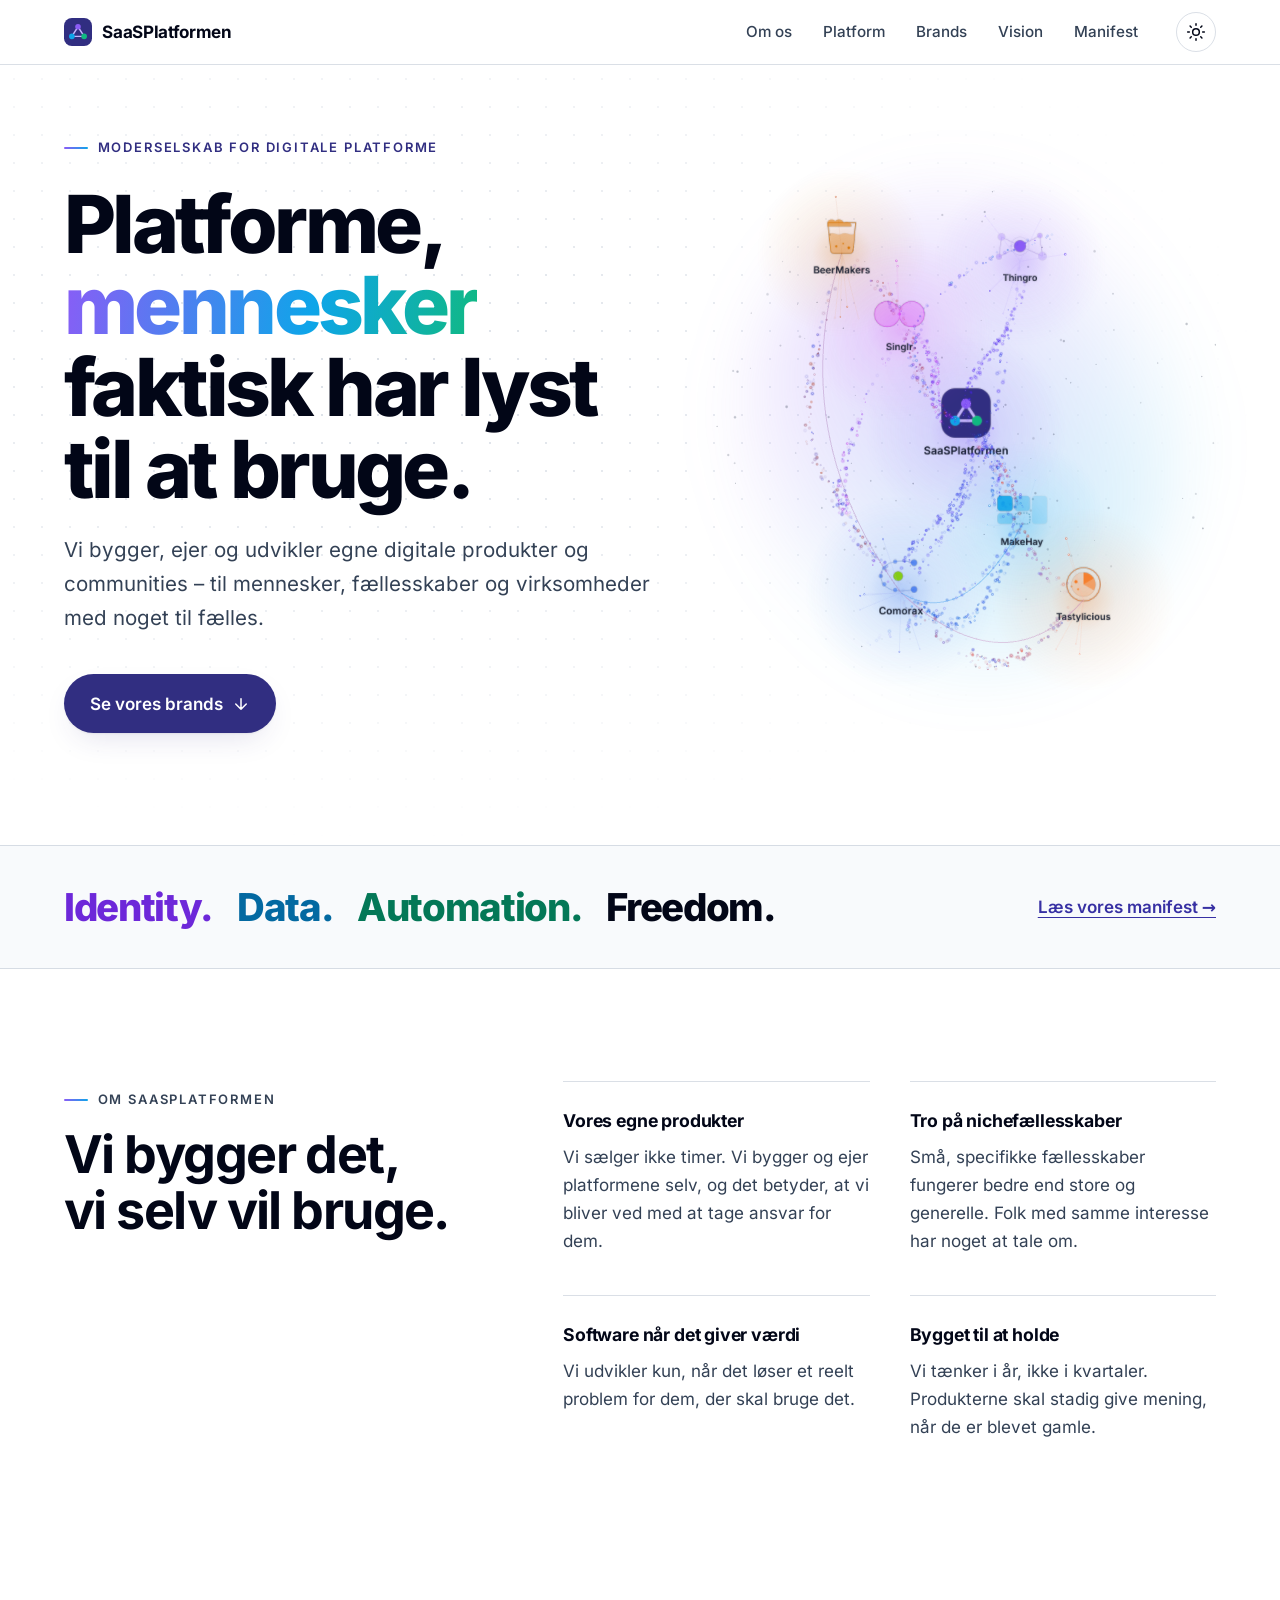
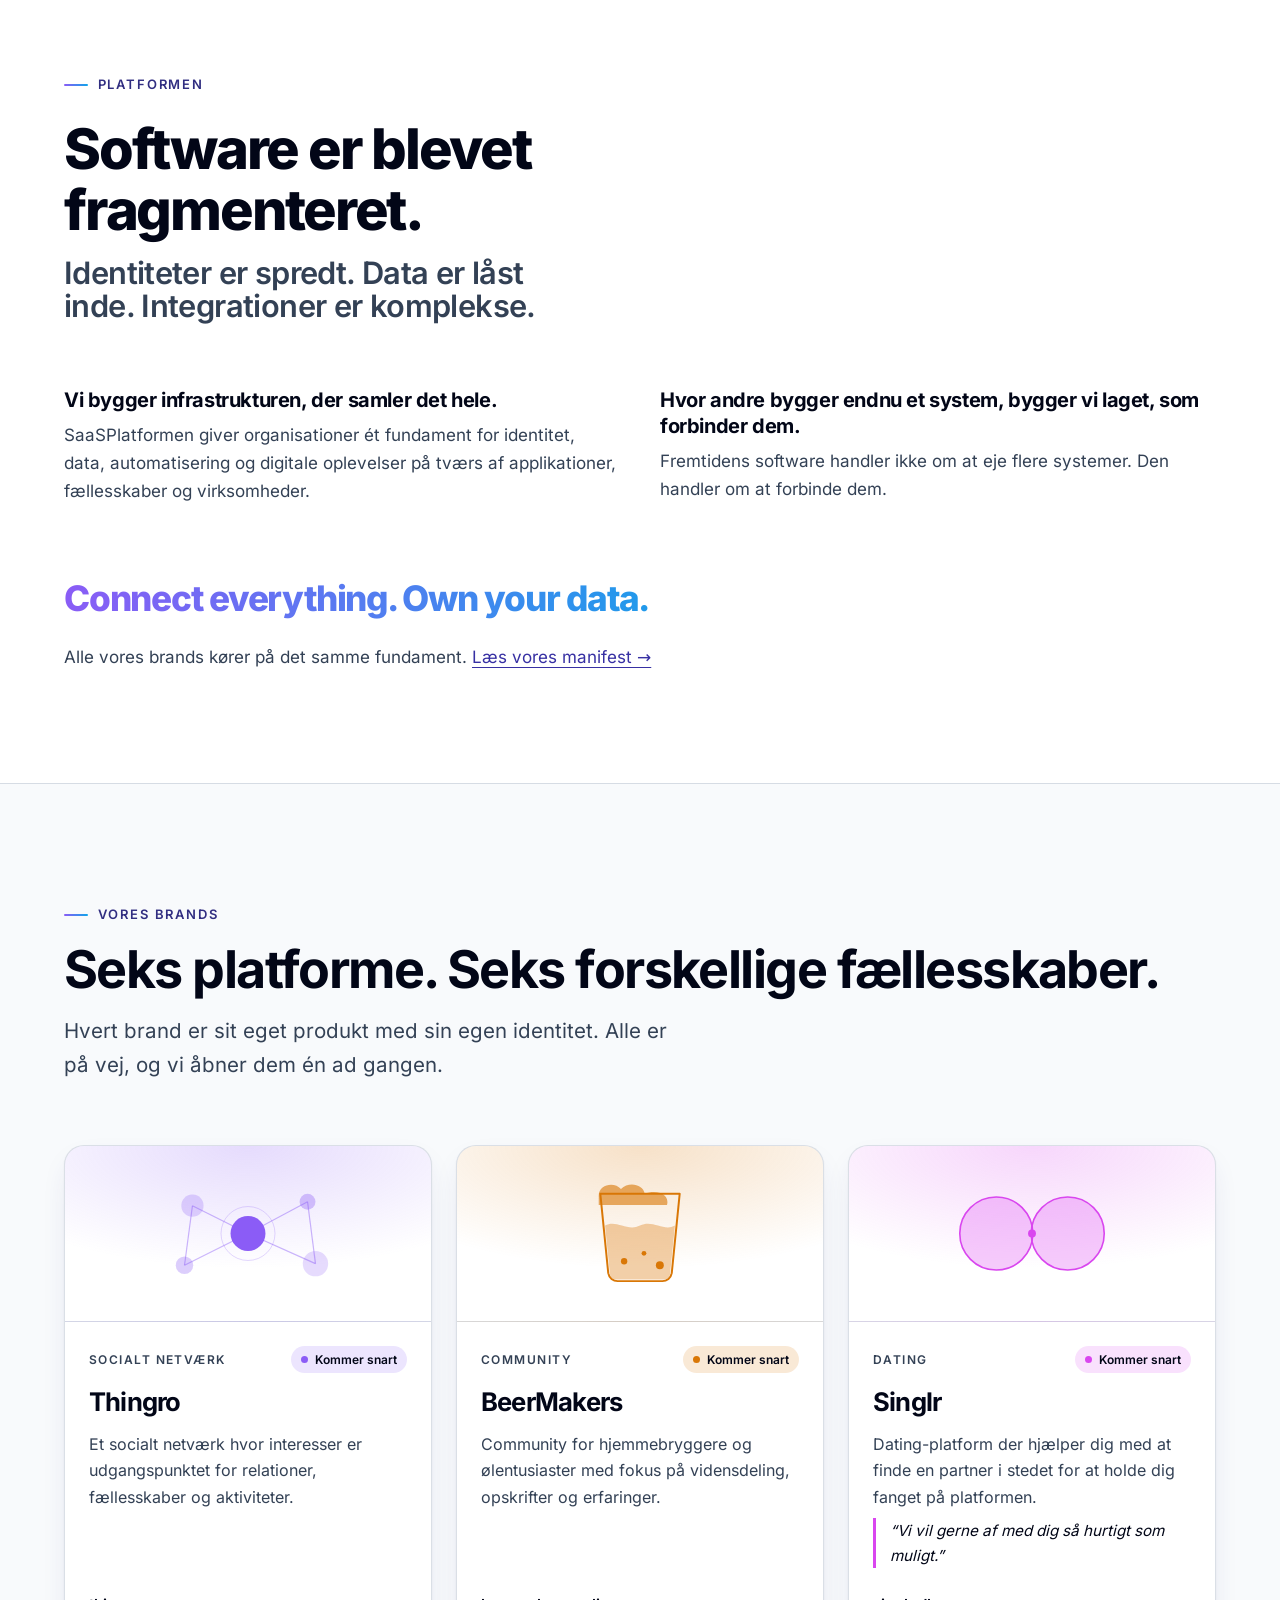
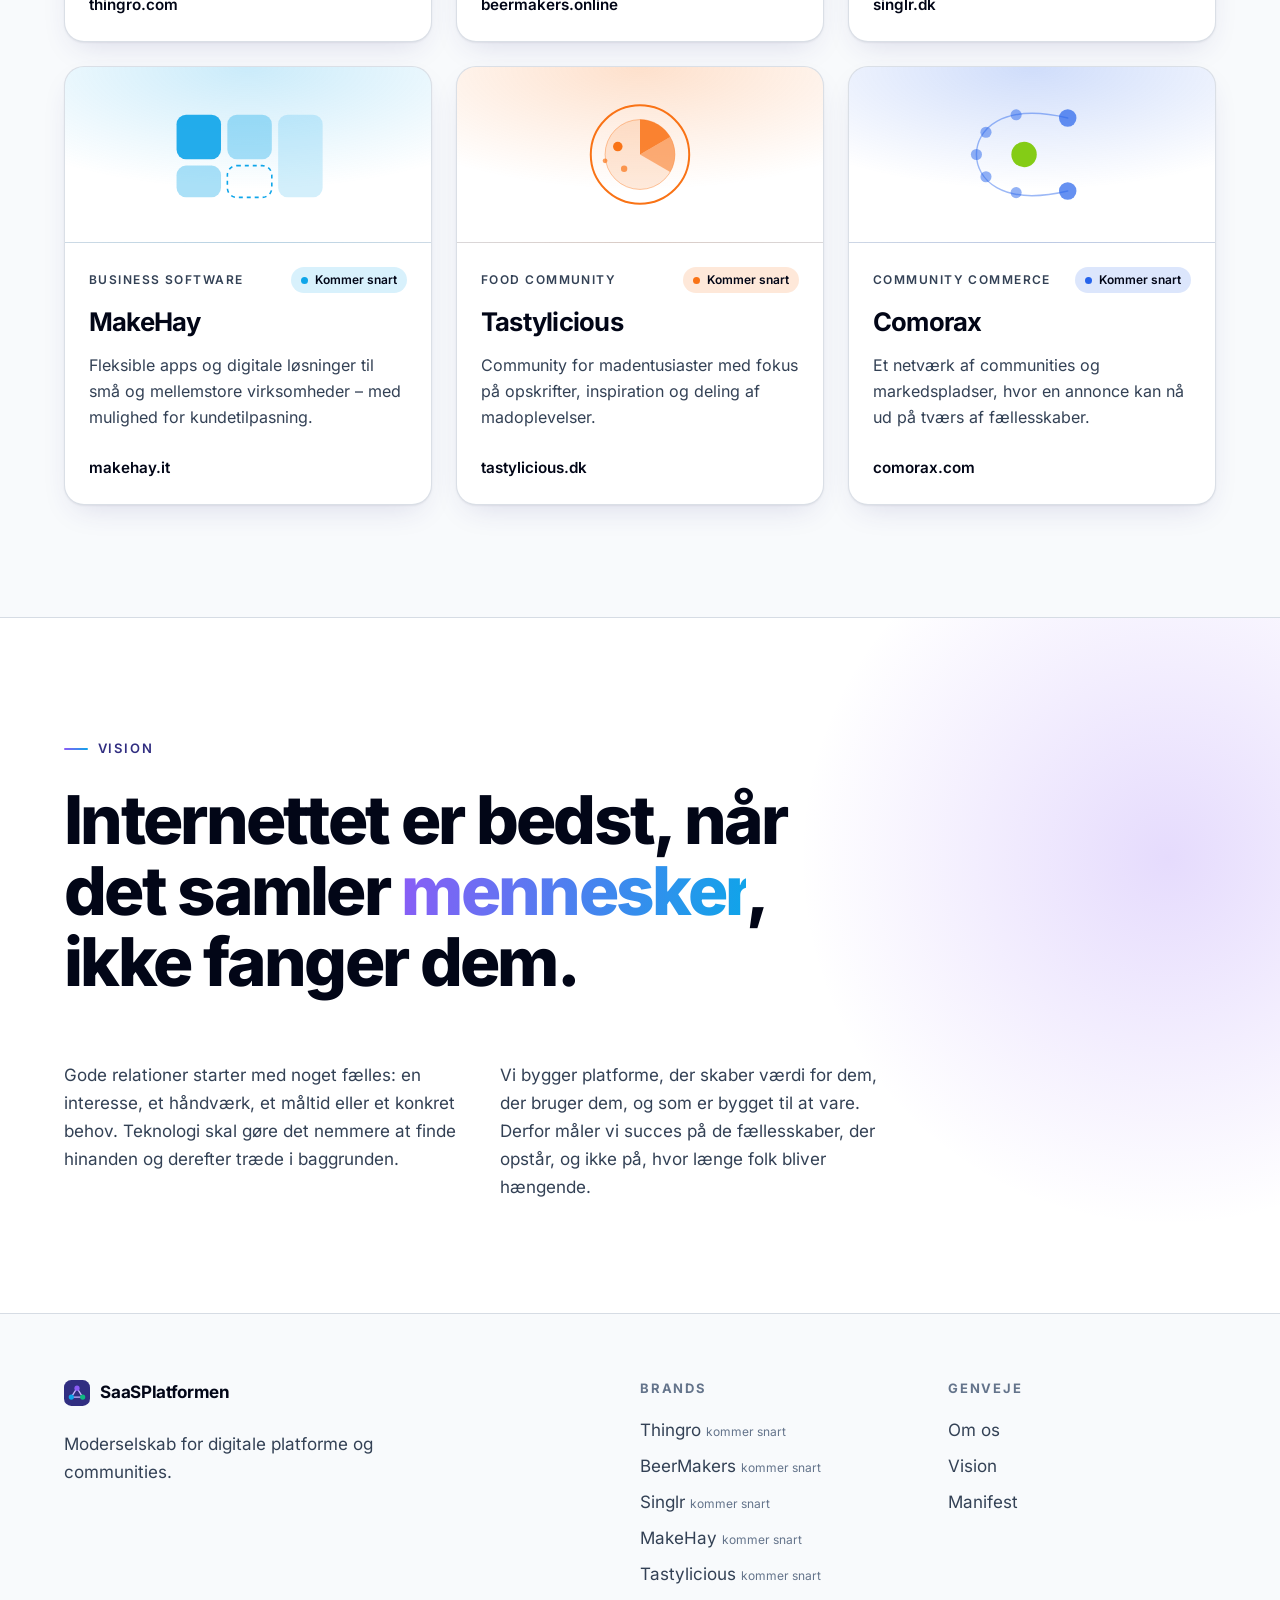
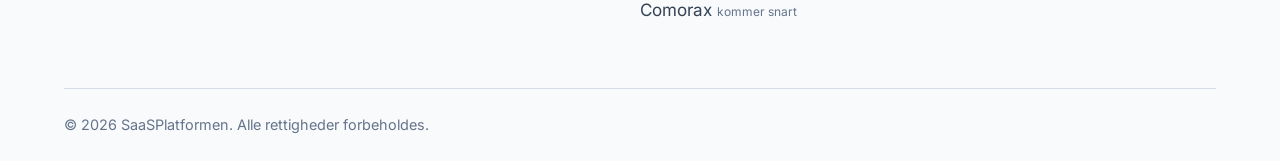
==== commit e484a0f8: "Deploy 2026-11-16T14:35Z Co-authored-by: Copilot <223556219+Copilot@users.noreply.github.com>" ====
--- a/index.html
+++ b/index.html
@@ -10,12 +10,12 @@
         document.documentElement.dataset.theme = t;
       })();
     </script><script type="application/ld+json">{"@context":"https://schema.org","@graph":[{"@type":"Organization","@id":"https://www.saasplatformen.dk/#organization","name":"SaaSPlatformen","url":"https://www.saasplatformen.dk/","logo":"https://www.saasplatformen.dk/favicon.svg","description":"SaaSPlatformen er moderselskabet bag Thingro, BeerMakers, Singlr, MakeHay, Tastylicious og Comorax. Vi bygger, ejer og udvikler digitale platforme og communities.","email":"kontakt@saasplatformen.dk","owns":[{"@type":"Brand","name":"Thingro","description":"Et socialt netværk hvor interesser er udgangspunktet for relationer, fællesskaber og aktiviteter."},{"@type":"Brand","name":"BeerMakers","description":"Community for hjemmebryggere og ølentusiaster med fokus på vidensdeling, opskrifter og erfaringer."},{"@type":"Brand","name":"Singlr","description":"Dating-platform der hjælper dig med at finde en partner i stedet for at holde dig fanget på platformen."},{"@type":"Brand","name":"MakeHay","description":"Fleksible apps og digitale løsninger til små og mellemstore virksomheder – med mulighed for kundetilpasning."},{"@type":"Brand","name":"Tastylicious","description":"Community for madentusiaster med fokus på opskrifter, inspiration og deling af madoplevelser."},{"@type":"Brand","name":"Comorax","description":"Et netværk af communities og markedspladser, hvor en annonce kan nå ud på tværs af fællesskaber."}]},{"@type":"WebSite","@id":"https://www.saasplatformen.dk/#website","url":"https://www.saasplatformen.dk/","name":"SaaSPlatformen","inLanguage":"da-DK","publisher":{"@id":"https://www.saasplatformen.dk/#organization"}}]}</script><link rel="stylesheet" href="/_astro/index.j2VjeoHw.css">
-<link rel="stylesheet" href="/_astro/index.DRmM2tpg.css"></head> <body> <a class="skip-link" href="#main">Gå til indhold</a> <header class="header" data-astro-cid-3ef6ksr2> <div class="container bar" data-astro-cid-3ef6ksr2> <a class="brand" href="/" aria-label="SaaSPlatformen – forside" data-astro-cid-3ef6ksr2> <svg width="28" height="28" viewBox="0 0 32 32" fill="none" aria-hidden="true"> <rect width="32" height="32" rx="9" fill="#312E81"></rect> <path d="M9 21 16 10l7 11M9 21h14" stroke="#C4B5FD" stroke-width="1.6" stroke-linejoin="round"></path> <circle cx="16" cy="10" r="3.2" fill="#8B5CF6"></circle> <circle cx="9" cy="21" r="3.2" fill="#0EA5E9"></circle> <circle cx="23" cy="21" r="3.2" fill="#10B981"></circle> </svg> <span data-astro-cid-3ef6ksr2>SaaSPlatformen</span> </a> <nav aria-label="Hovedmenu" data-astro-cid-3ef6ksr2> <ul data-astro-cid-3ef6ksr2> <li data-astro-cid-3ef6ksr2><a href="/#om" data-astro-cid-3ef6ksr2>Om os</a></li><li data-astro-cid-3ef6ksr2><a href="/#platform" data-astro-cid-3ef6ksr2>Platform</a></li><li data-astro-cid-3ef6ksr2><a href="/#brands" data-astro-cid-3ef6ksr2>Brands</a></li><li data-astro-cid-3ef6ksr2><a href="/#vision" data-astro-cid-3ef6ksr2>Vision</a></li><li data-astro-cid-3ef6ksr2><a href="/manifest/" data-astro-cid-3ef6ksr2>Manifest</a></li> </ul> </nav> <button class="theme" type="button" id="theme-toggle" aria-label="Skift mellem lyst og mørkt tema" data-astro-cid-3ef6ksr2> <svg class="sun" width="20" height="20" viewBox="0 0 24 24" fill="none" stroke="currentColor" stroke-width="1.8" stroke-linecap="round" aria-hidden="true" data-astro-cid-3ef6ksr2> <circle cx="12" cy="12" r="4" data-astro-cid-3ef6ksr2></circle> <path d="M12 2v2M12 20v2M4.9 4.9l1.4 1.4M17.7 17.7l1.4 1.4M2 12h2M20 12h2M4.9 19.1l1.4-1.4M17.7 6.3l1.4-1.4" data-astro-cid-3ef6ksr2></path> </svg> <svg class="moon" width="20" height="20" viewBox="0 0 24 24" fill="none" stroke="currentColor" stroke-width="1.8" stroke-linecap="round" stroke-linejoin="round" aria-hidden="true" data-astro-cid-3ef6ksr2> <path d="M20 14.5A8 8 0 0 1 9.5 4 8 8 0 1 0 20 14.5z" data-astro-cid-3ef6ksr2></path> </svg> </button> </div> </header>  <script type="module">document.getElementById("theme-toggle")?.addEventListener("click",()=>{const e=document.documentElement.dataset.theme==="dark"?"light":"dark";document.documentElement.dataset.theme=e;try{localStorage.setItem("theme",e)}catch{}});</script> <main id="main">  <section class="hero" data-astro-cid-bbe6dxrz> <div class="container wrap" data-astro-cid-bbe6dxrz> <div class="copy" data-astro-cid-bbe6dxrz> <p class="eyebrow" data-astro-cid-bbe6dxrz>Moderselskab for digitale platforme</p> <h1 data-astro-cid-bbe6dxrz>Platforme, <span class="grad" data-astro-cid-bbe6dxrz>mennesker</span> faktisk har lyst til at bruge.</h1> <p class="lead" data-astro-cid-bbe6dxrz>
+<link rel="stylesheet" href="/_astro/index.BekiAmeY.css"></head> <body> <a class="skip-link" href="#main">Gå til indhold</a> <header class="header" data-astro-cid-3ef6ksr2> <div class="container bar" data-astro-cid-3ef6ksr2> <a class="brand" href="/" aria-label="SaaSPlatformen – forside" data-astro-cid-3ef6ksr2> <svg width="28" height="28" viewBox="0 0 32 32" fill="none" aria-hidden="true"> <rect width="32" height="32" rx="9" fill="#312E81"></rect> <path d="M9 21 16 10l7 11M9 21h14" stroke="#C4B5FD" stroke-width="1.6" stroke-linejoin="round"></path> <circle cx="16" cy="10" r="3.2" fill="#8B5CF6"></circle> <circle cx="9" cy="21" r="3.2" fill="#0EA5E9"></circle> <circle cx="23" cy="21" r="3.2" fill="#10B981"></circle> </svg> <span data-astro-cid-3ef6ksr2>SaaSPlatformen</span> </a> <nav aria-label="Hovedmenu" data-astro-cid-3ef6ksr2> <ul data-astro-cid-3ef6ksr2> <li data-astro-cid-3ef6ksr2><a href="/#om" data-astro-cid-3ef6ksr2>Om os</a></li><li data-astro-cid-3ef6ksr2><a href="/#platform" data-astro-cid-3ef6ksr2>Platform</a></li><li data-astro-cid-3ef6ksr2><a href="/#brands" data-astro-cid-3ef6ksr2>Brands</a></li><li data-astro-cid-3ef6ksr2><a href="/#vision" data-astro-cid-3ef6ksr2>Vision</a></li><li data-astro-cid-3ef6ksr2><a href="/manifest/" data-astro-cid-3ef6ksr2>Manifest</a></li> </ul> </nav> <button class="theme" type="button" id="theme-toggle" aria-label="Skift mellem lyst og mørkt tema" data-astro-cid-3ef6ksr2> <svg class="sun" width="20" height="20" viewBox="0 0 24 24" fill="none" stroke="currentColor" stroke-width="1.8" stroke-linecap="round" aria-hidden="true" data-astro-cid-3ef6ksr2> <circle cx="12" cy="12" r="4" data-astro-cid-3ef6ksr2></circle> <path d="M12 2v2M12 20v2M4.9 4.9l1.4 1.4M17.7 17.7l1.4 1.4M2 12h2M20 12h2M4.9 19.1l1.4-1.4M17.7 6.3l1.4-1.4" data-astro-cid-3ef6ksr2></path> </svg> <svg class="moon" width="20" height="20" viewBox="0 0 24 24" fill="none" stroke="currentColor" stroke-width="1.8" stroke-linecap="round" stroke-linejoin="round" aria-hidden="true" data-astro-cid-3ef6ksr2> <path d="M20 14.5A8 8 0 0 1 9.5 4 8 8 0 1 0 20 14.5z" data-astro-cid-3ef6ksr2></path> </svg> </button> </div> </header>  <script type="module">document.getElementById("theme-toggle")?.addEventListener("click",()=>{const e=document.documentElement.dataset.theme==="dark"?"light":"dark";document.documentElement.dataset.theme=e;try{localStorage.setItem("theme",e)}catch{}});</script> <main id="main">  <section class="hero" data-astro-cid-bbe6dxrz> <div class="container wrap" data-astro-cid-bbe6dxrz> <div class="copy" data-astro-cid-bbe6dxrz> <p class="eyebrow" data-astro-cid-bbe6dxrz>Moderselskab for digitale platforme</p> <h1 data-astro-cid-bbe6dxrz>Platforme, <span class="grad" data-astro-cid-bbe6dxrz>mennesker</span> faktisk har lyst til at bruge.</h1> <p class="lead" data-astro-cid-bbe6dxrz>
 Vi bygger, ejer og udvikler egne digitale produkter og communities – til mennesker, fællesskaber og
         virksomheder med noget til fælles.
 </p> <div class="cta" data-astro-cid-bbe6dxrz> <a class="btn" href="#brands" data-astro-cid-bbe6dxrz>
 Se vores brands
-<svg width="18" height="18" viewBox="0 0 24 24" fill="none" stroke="currentColor" stroke-width="2" stroke-linecap="round" stroke-linejoin="round" aria-hidden="true" data-astro-cid-bbe6dxrz><path d="M12 5v14M5 12l7 7 7-7" data-astro-cid-bbe6dxrz></path></svg> </a>  </div> </div> <div class="hero-graphic" aria-hidden="true" data-astro-cid-l7fi6if4> <div class="glow" data-astro-cid-l7fi6if4></div> <svg viewBox="0 0 600 600" role="presentation" focusable="false" data-astro-cid-l7fi6if4> <defs data-astro-cid-l7fi6if4> <radialGradient id="hg-core" cx="50%" cy="40%" r="70%" data-astro-cid-l7fi6if4> <stop offset="0" stop-color="#8B5CF6" data-astro-cid-l7fi6if4></stop> <stop offset="1" stop-color="#312E81" data-astro-cid-l7fi6if4></stop> </radialGradient> <linearGradient id="hg-line" x1="0" y1="0" x2="1" y2="1" data-astro-cid-l7fi6if4> <stop offset="0" stop-color="#8B5CF6" data-astro-cid-l7fi6if4></stop> <stop offset="1" stop-color="#0EA5E9" data-astro-cid-l7fi6if4></stop> </linearGradient> <filter id="hg-blur" x="-50%" y="-50%" width="200%" height="200%" data-astro-cid-l7fi6if4> <feGaussianBlur stdDeviation="14" data-astro-cid-l7fi6if4></feGaussianBlur> </filter> </defs> <circle cx="300" cy="300" r="250" fill="none" stroke="url(#hg-line)" stroke-opacity="0.25" stroke-dasharray="2 10" stroke-linecap="round" class="orbit" data-astro-cid-l7fi6if4></circle> <circle cx="300" cy="300" r="170" fill="none" stroke="url(#hg-line)" stroke-opacity="0.3" data-astro-cid-l7fi6if4></circle> <line x1="150" y1="160" x2="460" y2="140" stroke="url(#hg-line)" stroke-opacity="0.3" stroke-width="1.2" data-astro-cid-l7fi6if4></line><line x1="460" y1="140" x2="520" y2="340" stroke="url(#hg-line)" stroke-opacity="0.3" stroke-width="1.2" data-astro-cid-l7fi6if4></line><line x1="520" y1="340" x2="400" y2="500" stroke="url(#hg-line)" stroke-opacity="0.3" stroke-width="1.2" data-astro-cid-l7fi6if4></line><line x1="400" y1="500" x2="140" y2="420" stroke="url(#hg-line)" stroke-opacity="0.3" stroke-width="1.2" data-astro-cid-l7fi6if4></line><line x1="140" y1="420" x2="150" y2="160" stroke="url(#hg-line)" stroke-opacity="0.3" stroke-width="1.2" data-astro-cid-l7fi6if4></line> <line x1="300" y1="300" x2="150" y2="160" stroke="url(#hg-line)" stroke-width="1.6" stroke-dasharray="6 8" class="flow" data-astro-cid-l7fi6if4></line><line x1="300" y1="300" x2="460" y2="140" stroke="url(#hg-line)" stroke-width="1.6" stroke-dasharray="6 8" class="flow" data-astro-cid-l7fi6if4></line><line x1="300" y1="300" x2="520" y2="340" stroke="url(#hg-line)" stroke-width="1.6" stroke-dasharray="6 8" class="flow" data-astro-cid-l7fi6if4></line><line x1="300" y1="300" x2="400" y2="500" stroke="url(#hg-line)" stroke-width="1.6" stroke-dasharray="6 8" class="flow" data-astro-cid-l7fi6if4></line><line x1="300" y1="300" x2="140" y2="420" stroke="url(#hg-line)" stroke-width="1.6" stroke-dasharray="6 8" class="flow" data-astro-cid-l7fi6if4></line> <circle cx="70" cy="290" r="4.5" fill="var(--faint)" opacity="0.55" data-astro-cid-l7fi6if4></circle><circle cx="250" cy="70" r="3" fill="var(--faint)" opacity="0.55" data-astro-cid-l7fi6if4></circle><circle cx="560" cy="220" r="4.5" fill="var(--faint)" opacity="0.55" data-astro-cid-l7fi6if4></circle><circle cx="300" cy="560" r="3" fill="var(--faint)" opacity="0.55" data-astro-cid-l7fi6if4></circle><circle cx="60" cy="520" r="4.5" fill="var(--faint)" opacity="0.55" data-astro-cid-l7fi6if4></circle><circle cx="540" cy="520" r="3" fill="var(--faint)" opacity="0.55" data-astro-cid-l7fi6if4></circle><circle cx="340" cy="200" r="4.5" fill="var(--faint)" opacity="0.55" data-astro-cid-l7fi6if4></circle><circle cx="230" cy="400" r="3" fill="var(--faint)" opacity="0.55" data-astro-cid-l7fi6if4></circle> <g class="float" style="--d:0s" data-astro-cid-l7fi6if4> <circle cx="300" cy="300" r="64" fill="#8B5CF6" opacity="0.5" filter="url(#hg-blur)" data-astro-cid-l7fi6if4></circle> <circle cx="300" cy="300" r="46" fill="url(#hg-core)" data-astro-cid-l7fi6if4></circle> <circle cx="300" cy="300" r="46" fill="none" stroke="#fff" stroke-opacity="0.35" data-astro-cid-l7fi6if4></circle> <path d="M282 316 300 284l18 32zM282 316h36" fill="none" stroke="#fff" stroke-opacity="0.9" stroke-width="3" stroke-linejoin="round" data-astro-cid-l7fi6if4></path> </g> <g class="float" style="--d:0s" data-astro-cid-l7fi6if4> <circle cx="150" cy="160" r="38" fill="#8B5CF6" opacity="0.35" filter="url(#hg-blur)" data-astro-cid-l7fi6if4></circle> <circle cx="150" cy="160" r="26" fill="var(--card)" stroke="#8B5CF6" stroke-width="2.5" data-astro-cid-l7fi6if4></circle> <circle cx="150" cy="160" r="11" fill="#8B5CF6" data-astro-cid-l7fi6if4></circle> </g><g class="float" style="--d:-1.2s" data-astro-cid-l7fi6if4> <circle cx="460" cy="140" r="38" fill="#D97706" opacity="0.35" filter="url(#hg-blur)" data-astro-cid-l7fi6if4></circle> <circle cx="460" cy="140" r="26" fill="var(--card)" stroke="#D97706" stroke-width="2.5" data-astro-cid-l7fi6if4></circle> <circle cx="460" cy="140" r="11" fill="#D97706" data-astro-cid-l7fi6if4></circle> </g><g class="float" style="--d:-2.4s" data-astro-cid-l7fi6if4> <circle cx="520" cy="340" r="38" fill="#D946EF" opacity="0.35" filter="url(#hg-blur)" data-astro-cid-l7fi6if4></circle> <circle cx="520" cy="340" r="26" fill="var(--card)" stroke="#D946EF" stroke-width="2.5" data-astro-cid-l7fi6if4></circle> <circle cx="520" cy="340" r="11" fill="#D946EF" data-astro-cid-l7fi6if4></circle> </g><g class="float" style="--d:-3.6s" data-astro-cid-l7fi6if4> <circle cx="400" cy="500" r="38" fill="#0EA5E9" opacity="0.35" filter="url(#hg-blur)" data-astro-cid-l7fi6if4></circle> <circle cx="400" cy="500" r="26" fill="var(--card)" stroke="#0EA5E9" stroke-width="2.5" data-astro-cid-l7fi6if4></circle> <circle cx="400" cy="500" r="11" fill="#0EA5E9" data-astro-cid-l7fi6if4></circle> </g><g class="float" style="--d:-4.8s" data-astro-cid-l7fi6if4> <circle cx="140" cy="420" r="38" fill="#F97316" opacity="0.35" filter="url(#hg-blur)" data-astro-cid-l7fi6if4></circle> <circle cx="140" cy="420" r="26" fill="var(--card)" stroke="#F97316" stroke-width="2.5" data-astro-cid-l7fi6if4></circle> <circle cx="140" cy="420" r="11" fill="#F97316" data-astro-cid-l7fi6if4></circle> </g> </svg> </div>  </div> </section>  <section class="slogan" aria-label="Vores slogan" data-astro-cid-myv7pgxt> <div class="container" data-astro-cid-myv7pgxt> <p data-astro-cid-myv7pgxt> <span data-astro-cid-myv7pgxt>Identity.</span><span data-astro-cid-myv7pgxt>Data.</span><span data-astro-cid-myv7pgxt>Automation.</span><span data-astro-cid-myv7pgxt>Freedom.</span> </p> <a href="/manifest/" data-astro-cid-myv7pgxt>Læs vores manifest →</a> </div> </section>  <section class="section" id="om" aria-labelledby="om-h" data-astro-cid-v2cbyr3p> <div class="container wrap" data-astro-cid-v2cbyr3p> <div data-astro-cid-v2cbyr3p> <p class="eyebrow" data-astro-cid-v2cbyr3p>Om SaaSPlatformen</p> <h2 class="h2" id="om-h" data-astro-cid-v2cbyr3p>Vi bygger det, vi selv vil bruge.</h2> </div> <ul class="points" data-astro-cid-v2cbyr3p> <li data-astro-cid-v2cbyr3p> <h3 data-astro-cid-v2cbyr3p>Vores egne produkter</h3> <p data-astro-cid-v2cbyr3p>Vi sælger ikke timer. Vi bygger og ejer platformene selv, og det betyder, at vi bliver ved med at tage ansvar for dem.</p> </li> <li data-astro-cid-v2cbyr3p> <h3 data-astro-cid-v2cbyr3p>Tro på nichefællesskaber</h3> <p data-astro-cid-v2cbyr3p>Små, specifikke fællesskaber fungerer bedre end store og generelle. Folk med samme interesse har noget at tale om.</p> </li> <li data-astro-cid-v2cbyr3p> <h3 data-astro-cid-v2cbyr3p>Software når det giver værdi</h3> <p data-astro-cid-v2cbyr3p>Vi udvikler kun, når det løser et reelt problem for dem, der skal bruge det.</p> </li> <li data-astro-cid-v2cbyr3p> <h3 data-astro-cid-v2cbyr3p>Bygget til at holde</h3> <p data-astro-cid-v2cbyr3p>Vi tænker i år, ikke i kvartaler. Produkterne skal stadig give mening, når de er blevet gamle.</p> </li> </ul> </div> </section>  <section class="section platform" id="platform" aria-labelledby="platform-h" data-astro-cid-zpomngsj> <div class="container" data-astro-cid-zpomngsj> <p class="eyebrow" data-astro-cid-zpomngsj>Platformen</p> <h2 id="platform-h" data-astro-cid-zpomngsj>
+<svg width="18" height="18" viewBox="0 0 24 24" fill="none" stroke="currentColor" stroke-width="2" stroke-linecap="round" stroke-linejoin="round" aria-hidden="true" data-astro-cid-bbe6dxrz><path d="M12 5v14M5 12l7 7 7-7" data-astro-cid-bbe6dxrz></path></svg> </a>  </div> </div> <div class="hero-universe" data-hero-universe data-brands="[{&#34;id&#34;:&#34;thingro&#34;,&#34;name&#34;:&#34;Thingro&#34;,&#34;category&#34;:&#34;Socialt netværk&#34;,&#34;blurb&#34;:&#34;Socialt netværk bygget om fælles interesser.&#34;,&#34;focus&#34;:&#34;Interesser, grupper, events og nye relationer.&#34;,&#34;domain&#34;:&#34;thingro.com&#34;,&#34;accent&#34;:&#34;#8B5CF6&#34;,&#34;satellites&#34;:6},{&#34;id&#34;:&#34;beermakers&#34;,&#34;name&#34;:&#34;BeerMakers&#34;,&#34;category&#34;:&#34;Community&#34;,&#34;blurb&#34;:&#34;Community for bryggere.&#34;,&#34;focus&#34;:&#34;Opskrifter, udstyr, bryggerier og vidensdeling.&#34;,&#34;domain&#34;:&#34;beermakers.online&#34;,&#34;accent&#34;:&#34;#D97706&#34;,&#34;satellites&#34;:5},{&#34;id&#34;:&#34;singlr&#34;,&#34;name&#34;:&#34;Singlr&#34;,&#34;category&#34;:&#34;Dating&#34;,&#34;blurb&#34;:&#34;Dating der vil af med dig igen.&#34;,&#34;focus&#34;:&#34;Ærlige matches og livet efter appen.&#34;,&#34;domain&#34;:&#34;singlr.dk&#34;,&#34;accent&#34;:&#34;#D946EF&#34;,&#34;satellites&#34;:4},{&#34;id&#34;:&#34;makehay&#34;,&#34;name&#34;:&#34;MakeHay&#34;,&#34;category&#34;:&#34;Business software&#34;,&#34;blurb&#34;:&#34;Fleksible business-apps til SMV’er.&#34;,&#34;focus&#34;:&#34;Apps, workflows og kundetilpasning.&#34;,&#34;domain&#34;:&#34;makehay.it&#34;,&#34;accent&#34;:&#34;#0EA5E9&#34;,&#34;satellites&#34;:5},{&#34;id&#34;:&#34;tastylicious&#34;,&#34;name&#34;:&#34;Tastylicious&#34;,&#34;category&#34;:&#34;Food community&#34;,&#34;blurb&#34;:&#34;Community for madentusiaster.&#34;,&#34;focus&#34;:&#34;Opskrifter, inspiration og madoplevelser.&#34;,&#34;domain&#34;:&#34;tastylicious.dk&#34;,&#34;accent&#34;:&#34;#F97316&#34;,&#34;satellites&#34;:5},{&#34;id&#34;:&#34;comorax&#34;,&#34;name&#34;:&#34;Comorax&#34;,&#34;category&#34;:&#34;Community commerce&#34;,&#34;blurb&#34;:&#34;Forbindelseslaget mellem communities.&#34;,&#34;focus&#34;:&#34;Annoncer og markedspladser på tværs af fællesskaber.&#34;,&#34;domain&#34;:&#34;comorax.com&#34;,&#34;accent&#34;:&#34;#2563EB&#34;,&#34;satellites&#34;:6}]" data-astro-cid-3afpeab4> <div class="universe-glow" aria-hidden="true" data-astro-cid-3afpeab4></div> <div class="universe-tooltip" data-universe-tooltip role="status" hidden data-astro-cid-3afpeab4> <p class="tip-head" data-astro-cid-3afpeab4><strong data-tip-name data-astro-cid-3afpeab4></strong><span data-tip-category data-astro-cid-3afpeab4></span></p> <p class="tip-blurb" data-tip-blurb data-astro-cid-3afpeab4></p> <p class="tip-focus" data-tip-focus data-astro-cid-3afpeab4></p> <p class="tip-domain" data-tip-domain data-astro-cid-3afpeab4></p> </div> <ul class="sr-only" data-astro-cid-3afpeab4> <li data-astro-cid-3afpeab4> <a href="https://thingro.com" target="_blank" rel="noopener noreferrer" data-astro-cid-3afpeab4> Thingro – Et socialt netværk hvor interesser er udgangspunktet for relationer, fællesskaber og aktiviteter. </a> </li><li data-astro-cid-3afpeab4> <a href="https://beermakers.online" target="_blank" rel="noopener noreferrer" data-astro-cid-3afpeab4> BeerMakers – Community for hjemmebryggere og ølentusiaster med fokus på vidensdeling, opskrifter og erfaringer. </a> </li><li data-astro-cid-3afpeab4> <a href="https://singlr.dk" target="_blank" rel="noopener noreferrer" data-astro-cid-3afpeab4> Singlr – Dating-platform der hjælper dig med at finde en partner i stedet for at holde dig fanget på platformen. </a> </li><li data-astro-cid-3afpeab4> <a href="https://makehay.it" target="_blank" rel="noopener noreferrer" data-astro-cid-3afpeab4> MakeHay – Fleksible apps og digitale løsninger til små og mellemstore virksomheder – med mulighed for kundetilpasning. </a> </li><li data-astro-cid-3afpeab4> <a href="https://tastylicious.dk" target="_blank" rel="noopener noreferrer" data-astro-cid-3afpeab4> Tastylicious – Community for madentusiaster med fokus på opskrifter, inspiration og deling af madoplevelser. </a> </li><li data-astro-cid-3afpeab4> <a href="https://comorax.com" target="_blank" rel="noopener noreferrer" data-astro-cid-3afpeab4> Comorax – Et netværk af communities og markedspladser, hvor en annonce kan nå ud på tværs af fællesskaber. </a> </li> </ul> </div> <script type="module" src="/_astro/HeroUniverse.astro_astro_type_script_index_0_lang.Bfu3awSf.js"></script>  </div> </section>  <section class="slogan" aria-label="Vores slogan" data-astro-cid-myv7pgxt> <div class="container" data-astro-cid-myv7pgxt> <p data-astro-cid-myv7pgxt> <span data-astro-cid-myv7pgxt>Identity.</span><span data-astro-cid-myv7pgxt>Data.</span><span data-astro-cid-myv7pgxt>Automation.</span><span data-astro-cid-myv7pgxt>Freedom.</span> </p> <a href="/manifest/" data-astro-cid-myv7pgxt>Læs vores manifest →</a> </div> </section>  <section class="section" id="om" aria-labelledby="om-h" data-astro-cid-v2cbyr3p> <div class="container wrap" data-astro-cid-v2cbyr3p> <div data-astro-cid-v2cbyr3p> <p class="eyebrow" data-astro-cid-v2cbyr3p>Om SaaSPlatformen</p> <h2 class="h2" id="om-h" data-astro-cid-v2cbyr3p>Vi bygger det, vi selv vil bruge.</h2> </div> <ul class="points" data-astro-cid-v2cbyr3p> <li data-astro-cid-v2cbyr3p> <h3 data-astro-cid-v2cbyr3p>Vores egne produkter</h3> <p data-astro-cid-v2cbyr3p>Vi sælger ikke timer. Vi bygger og ejer platformene selv, og det betyder, at vi bliver ved med at tage ansvar for dem.</p> </li> <li data-astro-cid-v2cbyr3p> <h3 data-astro-cid-v2cbyr3p>Tro på nichefællesskaber</h3> <p data-astro-cid-v2cbyr3p>Små, specifikke fællesskaber fungerer bedre end store og generelle. Folk med samme interesse har noget at tale om.</p> </li> <li data-astro-cid-v2cbyr3p> <h3 data-astro-cid-v2cbyr3p>Software når det giver værdi</h3> <p data-astro-cid-v2cbyr3p>Vi udvikler kun, når det løser et reelt problem for dem, der skal bruge det.</p> </li> <li data-astro-cid-v2cbyr3p> <h3 data-astro-cid-v2cbyr3p>Bygget til at holde</h3> <p data-astro-cid-v2cbyr3p>Vi tænker i år, ikke i kvartaler. Produkterne skal stadig give mening, når de er blevet gamle.</p> </li> </ul> </div> </section>  <section class="section platform" id="platform" aria-labelledby="platform-h" data-astro-cid-zpomngsj> <div class="container" data-astro-cid-zpomngsj> <p class="eyebrow" data-astro-cid-zpomngsj>Platformen</p> <h2 id="platform-h" data-astro-cid-zpomngsj>
 Software er blevet fragmenteret.
 <span data-astro-cid-zpomngsj>Identiteter er spredt. Data er låst inde. Integrationer er komplekse.</span> </h2> <div class="cols" data-astro-cid-zpomngsj> <div data-astro-cid-zpomngsj> <p class="strong" data-astro-cid-zpomngsj>Vi bygger infrastrukturen, der samler det hele.</p> <p data-astro-cid-zpomngsj>SaaSPlatformen giver organisationer ét fundament for identitet, data, automatisering og digitale oplevelser på tværs af applikationer, fællesskaber og virksomheder.</p> </div> <div data-astro-cid-zpomngsj> <p class="strong" data-astro-cid-zpomngsj>Hvor andre bygger endnu et system, bygger vi laget, som forbinder dem.</p> <p data-astro-cid-zpomngsj>Fremtidens software handler ikke om at eje flere systemer. Den handler om at forbinde dem.</p> </div> </div> <p class="tag" data-astro-cid-zpomngsj>Connect everything. Own your data.</p> <p class="proof" data-astro-cid-zpomngsj>Alle vores brands kører på det samme fundament. <a href="/manifest/" data-astro-cid-zpomngsj>Læs vores manifest →</a></p> </div> </section>  <section class="section brands" id="brands" aria-labelledby="brands-h" data-astro-cid-syh6xvgc> <div class="container" data-astro-cid-syh6xvgc> <p class="eyebrow" data-astro-cid-syh6xvgc>Vores brands</p> <h2 class="h2" id="brands-h" data-astro-cid-syh6xvgc>Seks platforme. Seks forskellige fællesskaber.</h2> <p class="lead" data-astro-cid-syh6xvgc>Hvert brand er sit eget produkt med sin egen identitet. Alle er på vej, og vi åbner dem én ad gangen.</p> <div class="grid" data-astro-cid-syh6xvgc> <article class="card" style="--accent:#8B5CF6;--accent-soft:#C4B5FD" data-astro-cid-u4sqbx3u> <div class="visual" data-astro-cid-u4sqbx3u> <svg class="vis vis-thingro" viewBox="0 0 320 160" fill="none" aria-hidden="true" focusable="false" data-astro-cid-pefu3wph> <g data-astro-cid-pefu3wph> <g stroke="currentColor" stroke-opacity="0.45" stroke-width="1.5" data-astro-cid-pefu3wph> <line x1="160" y1="80" x2="90" y2="45" data-astro-cid-pefu3wph></line> <line x1="160" y1="80" x2="235" y2="40" data-astro-cid-pefu3wph></line> <line x1="160" y1="80" x2="80" y2="120" data-astro-cid-pefu3wph></line> <line x1="160" y1="80" x2="245" y2="118" data-astro-cid-pefu3wph></line> <line x1="90" y1="45" x2="80" y2="120" data-astro-cid-pefu3wph></line> <line x1="235" y1="40" x2="245" y2="118" data-astro-cid-pefu3wph></line> </g> <circle class="n n1" cx="90" cy="45" r="14" fill="currentColor" fill-opacity="0.25" data-astro-cid-pefu3wph></circle> <circle class="n n2" cx="235" cy="40" r="10" fill="currentColor" fill-opacity="0.35" data-astro-cid-pefu3wph></circle> <circle class="n n3" cx="80" cy="120" r="11" fill="currentColor" fill-opacity="0.3" data-astro-cid-pefu3wph></circle> <circle class="n n4" cx="245" cy="118" r="16" fill="currentColor" fill-opacity="0.22" data-astro-cid-pefu3wph></circle> <circle cx="160" cy="80" r="22" fill="currentColor" data-astro-cid-pefu3wph></circle> <circle cx="160" cy="80" r="34" stroke="currentColor" stroke-opacity="0.3" data-astro-cid-pefu3wph></circle> </g>      </svg>  </div> <div class="body" data-astro-cid-u4sqbx3u> <div class="meta" data-astro-cid-u4sqbx3u> <p class="category" data-astro-cid-u4sqbx3u>Socialt netværk</p> <p class="soon" data-astro-cid-u4sqbx3u><span class="dot" data-astro-cid-u4sqbx3u></span>Kommer snart</p> </div> <h3 data-astro-cid-u4sqbx3u>Thingro</h3> <p class="desc" data-astro-cid-u4sqbx3u>Et socialt netværk hvor interesser er udgangspunktet for relationer, fællesskaber og aktiviteter.</p>  <p class="domain" data-astro-cid-u4sqbx3u><a href="https://thingro.com" target="_blank" rel="noopener noreferrer" data-astro-cid-u4sqbx3u>thingro.com</a></p> </div> </article> <article class="card" style="--accent:#D97706;--accent-soft:#FCD34D" data-astro-cid-u4sqbx3u> <div class="visual" data-astro-cid-u4sqbx3u> <svg class="vis vis-beermakers" viewBox="0 0 320 160" fill="none" aria-hidden="true" focusable="false" data-astro-cid-pefu3wph>  <g data-astro-cid-pefu3wph> <path d="M110 30h100l-10 100a12 12 0 0 1-12 10h-56a12 12 0 0 1-12-10z" stroke="currentColor" stroke-width="2.5" stroke-linejoin="round" data-astro-cid-pefu3wph></path> <path class="liquid" d="M116 70c14-8 28 8 44 0s30 8 44 0l-6 60a8 8 0 0 1-8 8h-60a8 8 0 0 1-8-8z" fill="currentColor" fill-opacity="0.35" data-astro-cid-pefu3wph></path> <path d="M108 32c0-14 20-18 28-8 10-10 28-6 30 6 14-6 32 0 28 14H108z" fill="currentColor" fill-opacity="0.6" data-astro-cid-pefu3wph></path> <circle class="b b1" cx="140" cy="115" r="4" fill="currentColor" data-astro-cid-pefu3wph></circle> <circle class="b b2" cx="165" cy="105" r="3" fill="currentColor" data-astro-cid-pefu3wph></circle> <circle class="b b3" cx="185" cy="120" r="5" fill="currentColor" data-astro-cid-pefu3wph></circle> </g>     </svg>  </div> <div class="body" data-astro-cid-u4sqbx3u> <div class="meta" data-astro-cid-u4sqbx3u> <p class="category" data-astro-cid-u4sqbx3u>Community</p> <p class="soon" data-astro-cid-u4sqbx3u><span class="dot" data-astro-cid-u4sqbx3u></span>Kommer snart</p> </div> <h3 data-astro-cid-u4sqbx3u>BeerMakers</h3> <p class="desc" data-astro-cid-u4sqbx3u>Community for hjemmebryggere og ølentusiaster med fokus på vidensdeling, opskrifter og erfaringer.</p>  <p class="domain" data-astro-cid-u4sqbx3u><a href="https://beermakers.online" target="_blank" rel="noopener noreferrer" data-astro-cid-u4sqbx3u>beermakers.online</a></p> </div> </article> <article class="card" style="--accent:#D946EF;--accent-soft:#F5D0FE" data-astro-cid-u4sqbx3u> <div class="visual" data-astro-cid-u4sqbx3u> <svg class="vis vis-singlr" viewBox="0 0 320 160" fill="none" aria-hidden="true" focusable="false" data-astro-cid-pefu3wph>   <g data-astro-cid-pefu3wph> <circle class="c1" cx="115" cy="80" r="46" fill="currentColor" fill-opacity="0.28" data-astro-cid-pefu3wph></circle> <circle class="c2" cx="205" cy="80" r="46" fill="currentColor" fill-opacity="0.28" data-astro-cid-pefu3wph></circle> <circle class="c1" cx="115" cy="80" r="46" stroke="currentColor" stroke-width="2" data-astro-cid-pefu3wph></circle> <circle class="c2" cx="205" cy="80" r="46" stroke="currentColor" stroke-width="2" data-astro-cid-pefu3wph></circle> <circle cx="160" cy="80" r="5" fill="currentColor" data-astro-cid-pefu3wph></circle> </g>    </svg>  </div> <div class="body" data-astro-cid-u4sqbx3u> <div class="meta" data-astro-cid-u4sqbx3u> <p class="category" data-astro-cid-u4sqbx3u>Dating</p> <p class="soon" data-astro-cid-u4sqbx3u><span class="dot" data-astro-cid-u4sqbx3u></span>Kommer snart</p> </div> <h3 data-astro-cid-u4sqbx3u>Singlr</h3> <p class="desc" data-astro-cid-u4sqbx3u>Dating-platform der hjælper dig med at finde en partner i stedet for at holde dig fanget på platformen.</p> <p class="note" data-astro-cid-u4sqbx3u>“Vi vil gerne af med dig så hurtigt som muligt.”</p> <p class="domain" data-astro-cid-u4sqbx3u><a href="https://singlr.dk" target="_blank" rel="noopener noreferrer" data-astro-cid-u4sqbx3u>singlr.dk</a></p> </div> </article> <article class="card" style="--accent:#0EA5E9;--accent-soft:#7DD3FC" data-astro-cid-u4sqbx3u> <div class="visual" data-astro-cid-u4sqbx3u> <svg class="vis vis-makehay" viewBox="0 0 320 160" fill="none" aria-hidden="true" focusable="false" data-astro-cid-pefu3wph>    <g data-astro-cid-pefu3wph> <rect class="m m1" x="70" y="30" width="56" height="56" rx="12" fill="currentColor" fill-opacity="0.9" data-astro-cid-pefu3wph></rect> <rect class="m m2" x="134" y="30" width="56" height="56" rx="12" fill="currentColor" fill-opacity="0.35" data-astro-cid-pefu3wph></rect> <rect class="m m3" x="70" y="94" width="56" height="40" rx="12" fill="currentColor" fill-opacity="0.35" data-astro-cid-pefu3wph></rect> <rect class="m m4" x="134" y="94" width="56" height="40" rx="12" stroke="currentColor" stroke-width="2" stroke-dasharray="5 5" data-astro-cid-pefu3wph></rect> <rect class="m m5" x="198" y="30" width="56" height="104" rx="12" fill="currentColor" fill-opacity="0.18" data-astro-cid-pefu3wph></rect> </g>   </svg>  </div> <div class="body" data-astro-cid-u4sqbx3u> <div class="meta" data-astro-cid-u4sqbx3u> <p class="category" data-astro-cid-u4sqbx3u>Business software</p> <p class="soon" data-astro-cid-u4sqbx3u><span class="dot" data-astro-cid-u4sqbx3u></span>Kommer snart</p> </div> <h3 data-astro-cid-u4sqbx3u>MakeHay</h3> <p class="desc" data-astro-cid-u4sqbx3u>Fleksible apps og digitale løsninger til små og mellemstore virksomheder – med mulighed for kundetilpasning.</p>  <p class="domain" data-astro-cid-u4sqbx3u><a href="https://makehay.it" target="_blank" rel="noopener noreferrer" data-astro-cid-u4sqbx3u>makehay.it</a></p> </div> </article> <article class="card" style="--accent:#F97316;--accent-soft:#FDBA74" data-astro-cid-u4sqbx3u> <div class="visual" data-astro-cid-u4sqbx3u> <svg class="vis vis-tastylicious" viewBox="0 0 320 160" fill="none" aria-hidden="true" focusable="false" data-astro-cid-pefu3wph>     <g class="plate" data-astro-cid-pefu3wph> <circle cx="160" cy="80" r="62" stroke="currentColor" stroke-width="2.5" data-astro-cid-pefu3wph></circle> <circle cx="160" cy="80" r="44" fill="currentColor" fill-opacity="0.15" stroke="currentColor" stroke-opacity="0.5" data-astro-cid-pefu3wph></circle> <path d="M160 80V36a44 44 0 0 1 38 22z" fill="currentColor" fill-opacity="0.85" data-astro-cid-pefu3wph></path> <path d="M160 80l38-22a44 44 0 0 1 0 44z" fill="currentColor" fill-opacity="0.5" data-astro-cid-pefu3wph></path> <circle cx="132" cy="70" r="6" fill="currentColor" data-astro-cid-pefu3wph></circle> <circle cx="140" cy="98" r="4" fill="currentColor" fill-opacity="0.7" data-astro-cid-pefu3wph></circle> <circle cx="116" cy="88" r="3" fill="currentColor" fill-opacity="0.7" data-astro-cid-pefu3wph></circle> </g>  </svg>  </div> <div class="body" data-astro-cid-u4sqbx3u> <div class="meta" data-astro-cid-u4sqbx3u> <p class="category" data-astro-cid-u4sqbx3u>Food community</p> <p class="soon" data-astro-cid-u4sqbx3u><span class="dot" data-astro-cid-u4sqbx3u></span>Kommer snart</p> </div> <h3 data-astro-cid-u4sqbx3u>Tastylicious</h3> <p class="desc" data-astro-cid-u4sqbx3u>Community for madentusiaster med fokus på opskrifter, inspiration og deling af madoplevelser.</p>  <p class="domain" data-astro-cid-u4sqbx3u><a href="https://tastylicious.dk" target="_blank" rel="noopener noreferrer" data-astro-cid-u4sqbx3u>tastylicious.dk</a></p> </div> </article> <article class="card" style="--accent:#2563EB;--accent-soft:#67E8F9" data-astro-cid-u4sqbx3u> <div class="visual" data-astro-cid-u4sqbx3u> <svg class="vis vis-comorax" viewBox="0 0 320 160" fill="none" aria-hidden="true" focusable="false" data-astro-cid-pefu3wph>      <g data-astro-cid-pefu3wph> <path d="M205 34C120 14 90 50 90 80s30 66 115 46" stroke="currentColor" stroke-opacity="0.45" stroke-width="1.8" stroke-linecap="round" data-astro-cid-pefu3wph></path> <circle class="n n2" cx="205" cy="34" r="11" fill="currentColor" fill-opacity="0.7" data-astro-cid-pefu3wph></circle> <circle class="n n1" cx="140" cy="30" r="7" fill="currentColor" fill-opacity="0.5" data-astro-cid-pefu3wph></circle> <circle class="n n1" cx="102" cy="52" r="7" fill="currentColor" fill-opacity="0.5" data-astro-cid-pefu3wph></circle> <circle class="n n3" cx="90" cy="80" r="7" fill="currentColor" fill-opacity="0.5" data-astro-cid-pefu3wph></circle> <circle class="n n3" cx="102" cy="108" r="7" fill="currentColor" fill-opacity="0.5" data-astro-cid-pefu3wph></circle> <circle class="n n4" cx="140" cy="128" r="7" fill="currentColor" fill-opacity="0.5" data-astro-cid-pefu3wph></circle> <circle class="n n4" cx="205" cy="126" r="11" fill="currentColor" fill-opacity="0.7" data-astro-cid-pefu3wph></circle> <circle cx="150" cy="80" r="16" fill="#84CC16" data-astro-cid-pefu3wph></circle> </g> </svg>  </div> <div class="body" data-astro-cid-u4sqbx3u> <div class="meta" data-astro-cid-u4sqbx3u> <p class="category" data-astro-cid-u4sqbx3u>Community commerce</p> <p class="soon" data-astro-cid-u4sqbx3u><span class="dot" data-astro-cid-u4sqbx3u></span>Kommer snart</p> </div> <h3 data-astro-cid-u4sqbx3u>Comorax</h3> <p class="desc" data-astro-cid-u4sqbx3u>Et netværk af communities og markedspladser, hvor en annonce kan nå ud på tværs af fællesskaber.</p>  <p class="domain" data-astro-cid-u4sqbx3u><a href="https://comorax.com" target="_blank" rel="noopener noreferrer" data-astro-cid-u4sqbx3u>comorax.com</a></p> </div> </article>  </div> </div> </section>  <section class="section vision" id="vision" aria-labelledby="vision-h" data-astro-cid-jqueckjh> <div class="container" data-astro-cid-jqueckjh> <p class="eyebrow" data-astro-cid-jqueckjh>Vision</p> <h2 id="vision-h" data-astro-cid-jqueckjh>
 Internettet er bedst, når det samler <span data-astro-cid-jqueckjh>mennesker</span>, ikke fanger dem.
--- a/_astro/index.BekiAmeY.css
+++ b/_astro/index.BekiAmeY.css
@@ -0,0 +1 @@
+.hero-universe[data-astro-cid-3afpeab4]{position:relative;width:100%;max-width:36rem;aspect-ratio:.92;margin-inline:auto;touch-action:pan-y}.universe-glow[data-astro-cid-3afpeab4]{position:absolute;inset:6%;border-radius:50%;background:radial-gradient(circle at 32% 30%,var(--glow-a),transparent 62%),radial-gradient(circle at 68% 72%,var(--glow-b),transparent 62%);filter:blur(34px);pointer-events:none}.hero-universe[data-astro-cid-3afpeab4] .universe-canvas{position:absolute;inset:0;width:100%!important;height:100%!important;display:block}.universe-tooltip[data-astro-cid-3afpeab4]{position:absolute;z-index:2;max-width:17rem;padding:.85rem 1rem;background:var(--glass);backdrop-filter:blur(14px);-webkit-backdrop-filter:blur(14px);border:1px solid var(--border);border-radius:.9rem;box-shadow:var(--shadow);pointer-events:none;font-size:.875rem;line-height:1.45}.tip-head[data-astro-cid-3afpeab4]{display:flex;align-items:baseline;justify-content:space-between;gap:.75rem}.tip-head[data-astro-cid-3afpeab4] strong[data-astro-cid-3afpeab4]{font-size:1rem;letter-spacing:-.02em}.tip-head[data-astro-cid-3afpeab4] span[data-astro-cid-3afpeab4]{font-size:.7rem;font-weight:600;letter-spacing:.1em;text-transform:uppercase;color:var(--faint);white-space:nowrap}.tip-blurb[data-astro-cid-3afpeab4]{margin-top:.3rem;color:var(--text)}.tip-focus[data-astro-cid-3afpeab4]{margin-top:.15rem;color:var(--muted)}.tip-domain[data-astro-cid-3afpeab4]{margin-top:.45rem;font-weight:600;color:var(--link)}@media(max-width:56rem){.hero-universe[data-astro-cid-3afpeab4]{max-width:26rem;aspect-ratio:.85}.universe-tooltip[data-astro-cid-3afpeab4]{max-width:14rem}}.hero[data-astro-cid-bbe6dxrz]{position:relative;overflow:hidden;padding-block:var(--space-5) var(--space-6)}.hero[data-astro-cid-bbe6dxrz]:before{content:"";position:absolute;inset:0;background-image:radial-gradient(var(--border) 1px,transparent 1px);background-size:28px 28px;mask-image:radial-gradient(ellipse at 30% 40%,#000 0%,transparent 70%);-webkit-mask-image:radial-gradient(ellipse at 30% 40%,#000 0%,transparent 70%)}.wrap[data-astro-cid-bbe6dxrz]{position:relative;display:grid;grid-template-columns:1.1fr .9fr;align-items:center;gap:var(--space-4)}h1[data-astro-cid-bbe6dxrz]{margin-block:var(--space-3);font-size:clamp(2.6rem,6.4vw,5rem);line-height:1.02;letter-spacing:-.045em;font-weight:800;text-wrap:balance}.grad[data-astro-cid-bbe6dxrz]{background:linear-gradient(100deg,#8b5cf6,#0ea5e9 60%,#10b981);-webkit-background-clip:text;background-clip:text;color:transparent}.cta[data-astro-cid-bbe6dxrz]{display:flex;flex-wrap:wrap;gap:var(--space-2);margin-top:var(--space-4)}@media(max-width:56rem){.wrap[data-astro-cid-bbe6dxrz]{grid-template-columns:1fr}}.slogan[data-astro-cid-myv7pgxt]{padding-block:var(--space-4);border-block:1px solid var(--border);background:var(--bg-soft)}.container[data-astro-cid-myv7pgxt]{display:flex;flex-wrap:wrap;align-items:center;justify-content:space-between;gap:var(--space-2) var(--space-4)}p[data-astro-cid-myv7pgxt]{display:flex;flex-wrap:wrap;gap:.4rem 1.5rem;margin:0;font-size:clamp(1.4rem,3.4vw,2.4rem);font-weight:800;letter-spacing:-.035em;line-height:1.1}span[data-astro-cid-myv7pgxt]:nth-child(1){color:#6d28d9}span[data-astro-cid-myv7pgxt]:nth-child(2){color:#0369a1}span[data-astro-cid-myv7pgxt]:nth-child(3){color:#047857}:root[data-theme=dark] span[data-astro-cid-myv7pgxt]:nth-child(1){color:#a78bfa}:root[data-theme=dark] span[data-astro-cid-myv7pgxt]:nth-child(2){color:#38bdf8}:root[data-theme=dark] span[data-astro-cid-myv7pgxt]:nth-child(3){color:#34d399}span[data-astro-cid-myv7pgxt]:nth-child(4){color:var(--text)}a[data-astro-cid-myv7pgxt]{font-weight:600;color:var(--link);text-underline-offset:.25em}h2[data-astro-cid-zpomngsj]{max-width:52rem;margin-top:var(--space-3);font-size:clamp(2rem,4.6vw,3.5rem);line-height:1.08;letter-spacing:-.04em;font-weight:800;text-wrap:balance}h2[data-astro-cid-zpomngsj] span[data-astro-cid-zpomngsj]{display:block;margin-top:var(--space-2);font-size:.55em;font-weight:600;letter-spacing:-.02em;color:var(--muted)}.cols[data-astro-cid-zpomngsj]{display:grid;grid-template-columns:1fr 1fr;gap:var(--space-4);margin-top:var(--space-5);color:var(--muted)}.strong[data-astro-cid-zpomngsj]{margin-bottom:.5rem;font-size:1.25rem;font-weight:700;letter-spacing:-.02em;line-height:1.3;color:var(--text)}.tag[data-astro-cid-zpomngsj]{margin-top:var(--space-5);font-size:clamp(1.4rem,3.4vw,2.2rem);font-weight:800;letter-spacing:-.035em;background:linear-gradient(100deg,#8b5cf6,#0ea5e9 60%,#10b981);-webkit-background-clip:text;background-clip:text;color:transparent}.proof[data-astro-cid-zpomngsj]{margin-top:var(--space-2);color:var(--muted)}a[data-astro-cid-zpomngsj]{color:var(--link);text-underline-offset:.25em}@media(max-width:48rem){.cols[data-astro-cid-zpomngsj]{grid-template-columns:1fr;gap:var(--space-3);margin-top:var(--space-4)}}.wrap[data-astro-cid-v2cbyr3p]{display:grid;grid-template-columns:.8fr 1.2fr;gap:var(--space-5);align-items:start}.points[data-astro-cid-v2cbyr3p]{display:grid;grid-template-columns:1fr 1fr;gap:var(--space-4) var(--space-4);margin:0;padding:0;list-style:none}.points[data-astro-cid-v2cbyr3p] li[data-astro-cid-v2cbyr3p]{padding-top:var(--space-3);border-top:1px solid var(--border)}h3[data-astro-cid-v2cbyr3p]{font-size:1.1rem;letter-spacing:-.01em;margin-bottom:.5rem}p[data-astro-cid-v2cbyr3p]{color:var(--muted)}@media(max-width:56rem){.wrap[data-astro-cid-v2cbyr3p]{grid-template-columns:1fr;gap:var(--space-4)}}@media(max-width:40rem){.points[data-astro-cid-v2cbyr3p]{grid-template-columns:1fr}}.vis[data-astro-cid-pefu3wph]{width:100%;height:100%;color:var(--accent);overflow:visible}.vis[data-astro-cid-pefu3wph] *{transform-box:fill-box;transform-origin:center;transition:transform .6s cubic-bezier(.2,.8,.2,1)}.card:hover .n1[data-astro-cid-pefu3wph]{transform:translate(-6px,-6px)}.card:hover .n2[data-astro-cid-pefu3wph]{transform:translate(6px,-6px)}.card:hover .n3[data-astro-cid-pefu3wph]{transform:translate(-6px,6px)}.card:hover .n4[data-astro-cid-pefu3wph]{transform:translate(6px,6px)}.card:hover .b1[data-astro-cid-pefu3wph]{transform:translateY(-30px)}.card:hover .b2[data-astro-cid-pefu3wph]{transform:translateY(-40px)}.card:hover .b3[data-astro-cid-pefu3wph]{transform:translateY(-26px)}.card:hover .liquid[data-astro-cid-pefu3wph]{transform:translateY(-4px)}.card:hover .c1[data-astro-cid-pefu3wph]{transform:translate(22px)}.card:hover .c2[data-astro-cid-pefu3wph]{transform:translate(-22px)}.card:hover .m1[data-astro-cid-pefu3wph]{transform:translate(8px,8px) rotate(-4deg)}.card:hover .m4[data-astro-cid-pefu3wph]{transform:translateY(-8px)}.card:hover .m5[data-astro-cid-pefu3wph]{transform:translate(8px)}.card:hover .plate[data-astro-cid-pefu3wph]{transform:rotate(40deg)}.b[data-astro-cid-pefu3wph]{animation:rise 4s ease-in-out infinite}.b2[data-astro-cid-pefu3wph]{animation-delay:-1.3s}.b3[data-astro-cid-pefu3wph]{animation-delay:-2.6s}@keyframes rise{50%{opacity:.4}}.card[data-astro-cid-u4sqbx3u]{position:relative;display:flex;flex-direction:column;background:var(--card);border:1px solid var(--border);border-radius:var(--radius);overflow:hidden;box-shadow:var(--shadow);transition:transform .35s cubic-bezier(.2,.8,.2,1),border-color .3s,box-shadow .3s}.card[data-astro-cid-u4sqbx3u]:hover{transform:translateY(-6px);border-color:var(--accent);box-shadow:0 0 0 1px var(--accent),0 24px 48px -20px var(--accent)}.visual[data-astro-cid-u4sqbx3u]{height:11rem;padding:var(--space-3);background:radial-gradient(120% 100% at 50% 0%,color-mix(in srgb,var(--accent) 22%,transparent),transparent 70%);border-bottom:1px solid var(--border)}.body[data-astro-cid-u4sqbx3u]{display:flex;flex-direction:column;flex:1;gap:.5rem;padding:var(--space-3)}.meta[data-astro-cid-u4sqbx3u]{display:flex;flex-wrap:wrap;align-items:center;justify-content:space-between;gap:.5rem}.category[data-astro-cid-u4sqbx3u]{font-size:.75rem;font-weight:600;letter-spacing:.12em;text-transform:uppercase;color:var(--muted)}.soon[data-astro-cid-u4sqbx3u]{display:inline-flex;align-items:center;gap:.4rem;padding:.2rem .65rem;font-size:.75rem;font-weight:600;color:var(--text);background:color-mix(in srgb,var(--accent) 16%,transparent);border-radius:999px}.dot[data-astro-cid-u4sqbx3u]{width:.45rem;height:.45rem;background:var(--accent);border-radius:50%}h3[data-astro-cid-u4sqbx3u]{font-size:1.6rem;letter-spacing:-.03em}.desc[data-astro-cid-u4sqbx3u]{color:var(--muted);font-size:1rem}.note[data-astro-cid-u4sqbx3u]{font-style:italic;font-size:.95rem;padding-left:.85rem;border-left:3px solid var(--accent)}.domain[data-astro-cid-u4sqbx3u]{margin-top:auto;padding-top:var(--space-2);font-weight:600;font-size:.95rem;color:var(--text)}.domain[data-astro-cid-u4sqbx3u] a[data-astro-cid-u4sqbx3u]{color:inherit;text-decoration:none;border-bottom:1px solid transparent;transition:color .2s,border-color .2s}.domain[data-astro-cid-u4sqbx3u] a[data-astro-cid-u4sqbx3u]:hover,.domain[data-astro-cid-u4sqbx3u] a[data-astro-cid-u4sqbx3u]:focus-visible{color:var(--accent);border-color:var(--accent)}.brands[data-astro-cid-syh6xvgc]{background:var(--bg-soft);border-block:1px solid var(--border)}.lead[data-astro-cid-syh6xvgc]{margin-top:var(--space-2)}.grid[data-astro-cid-syh6xvgc]{display:grid;grid-template-columns:repeat(auto-fit,minmax(19rem,1fr));gap:var(--space-3);margin-top:var(--space-5)}@media(min-width:72rem){.grid[data-astro-cid-syh6xvgc]{grid-template-columns:repeat(3,1fr)}}.vision[data-astro-cid-jqueckjh]{position:relative;overflow:hidden}.vision[data-astro-cid-jqueckjh]:before{content:"";position:absolute;width:50rem;height:50rem;right:-18rem;top:-10rem;border-radius:50%;background:radial-gradient(circle,var(--glow-a),transparent 65%);pointer-events:none}.container[data-astro-cid-jqueckjh]{position:relative}h2[data-astro-cid-jqueckjh]{max-width:52rem;margin-top:var(--space-3);font-size:clamp(2.2rem,5.4vw,4.2rem);line-height:1.06;letter-spacing:-.04em;font-weight:800;text-wrap:balance}h2[data-astro-cid-jqueckjh] span[data-astro-cid-jqueckjh]{background:linear-gradient(100deg,#8b5cf6,#0ea5e9);-webkit-background-clip:text;background-clip:text;color:transparent}.cols[data-astro-cid-jqueckjh]{display:grid;grid-template-columns:1fr 1fr;gap:var(--space-4);margin-top:var(--space-5);max-width:52rem;color:var(--muted)}@media(max-width:48rem){.cols[data-astro-cid-jqueckjh]{grid-template-columns:1fr;gap:var(--space-2)}}
